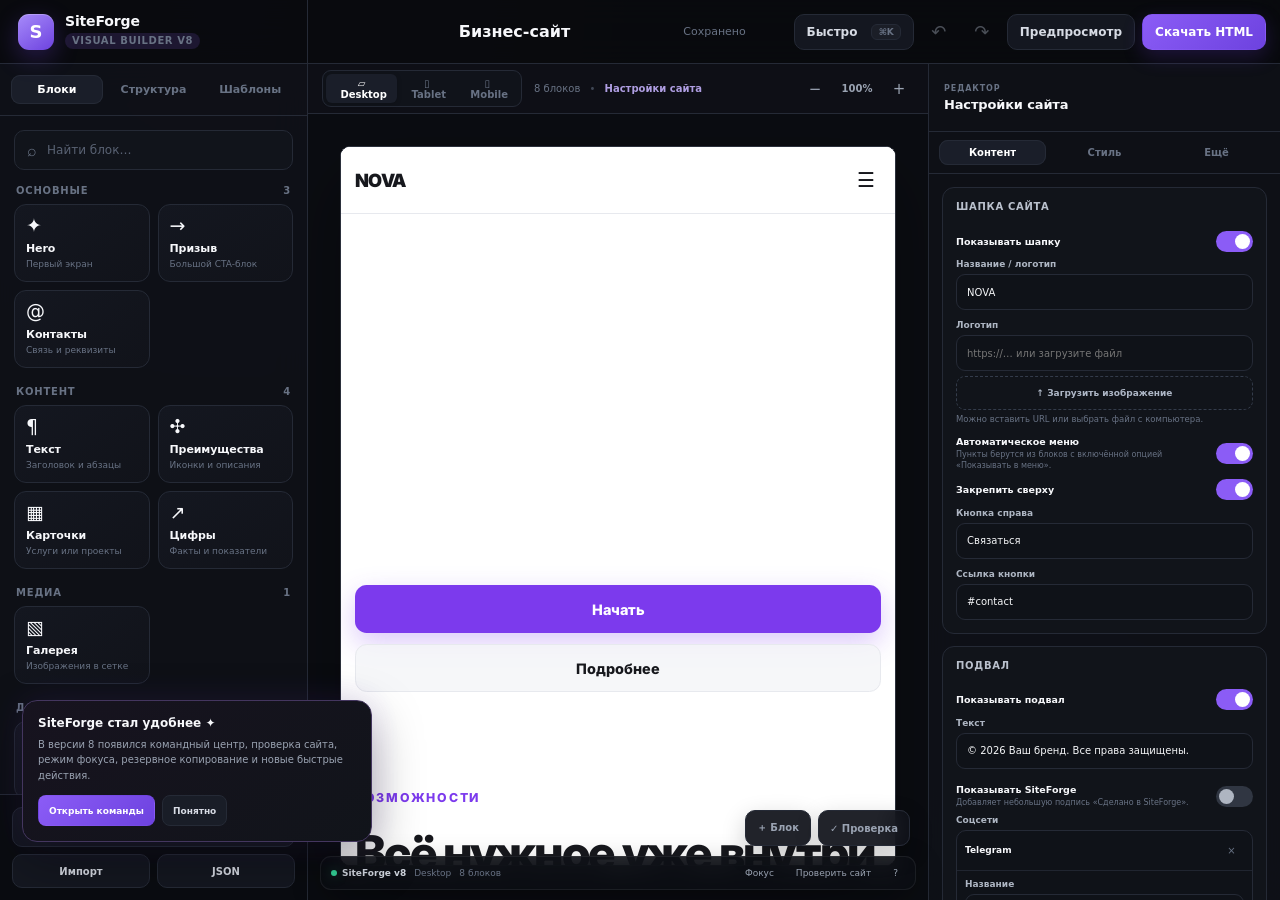
==== index.html @ 84fb81b6 "Wire SiteForge v8 enhancements into the builder" ====
<!DOCTYPE html>
<html lang="ru">
<head>
  <meta charset="UTF-8" />
  <meta name="viewport" content="width=device-width, initial-scale=1.0" />
  <meta name="theme-color" content="#0b0c10" />
  <meta name="description" content="SiteForge v8 — визуальный блочный конструктор сайтов без кода с быстрыми командами, аудитом сайта и удобным экспортом" />
  <title>SiteForge v8 — визуальный конструктор сайтов</title>
  <link rel="stylesheet" href="styles.css" />
  <link rel="stylesheet" href="v8-enhancements.css" />
</head>
<body>
  <div class="app-shell" id="appShell">
    <header class="topbar">
      <div class="brand" aria-label="SiteForge">
        <div class="brand-mark" aria-hidden="true">S</div>
        <div class="brand-copy">
          <strong>SiteForge</strong>
          <span>Visual Builder v8</span>
        </div>
      </div>

      <div class="project-title-wrap">
        <label class="sr-only" for="projectName">Название проекта</label>
        <input id="projectName" class="project-title" type="text" value="Новый сайт" maxlength="80" autocomplete="off" />
        <span class="save-state" id="saveState">Сохранено</span>
      </div>

      <div class="topbar-actions">
        <button class="icon-btn" id="undoBtn" type="button" title="Отменить (Ctrl+Z)" aria-label="Отменить">↶</button>
        <button class="icon-btn" id="redoBtn" type="button" title="Повторить (Ctrl+Y)" aria-label="Повторить">↷</button>
        <button class="btn btn-ghost compact" id="previewBtn" type="button">Предпросмотр</button>
        <button class="btn btn-primary compact" id="exportHtmlBtn" type="button">Скачать HTML</button>
        <button class="icon-btn mobile-menu-btn" id="mobileMenuBtn" type="button" aria-label="Открыть меню">☰</button>
      </div>
    </header>

    <aside class="sidebar sidebar-left" id="leftSidebar">
      <div class="sidebar-tabs" role="tablist" aria-label="Инструменты">
        <button class="sidebar-tab active" data-left-tab="blocks" type="button">Блоки</button>
        <button class="sidebar-tab" data-left-tab="structure" type="button">Структура</button>
        <button class="sidebar-tab" data-left-tab="templates" type="button">Шаблоны</button>
      </div>

      <div class="sidebar-content active" data-left-panel="blocks">
        <div class="search-box">
          <span aria-hidden="true">⌕</span>
          <input id="blockSearch" type="search" placeholder="Найти блок…" autocomplete="off" />
        </div>
        <div class="block-categories" id="blockCategories"></div>
      </div>

      <div class="sidebar-content" data-left-panel="structure">
        <div class="panel-heading">
          <div>
            <h2>Структура страницы</h2>
            <p>Меняйте порядок, скрывайте и дублируйте блоки.</p>
          </div>
        </div>
        <div class="structure-list" id="structureList"></div>
      </div>

      <div class="sidebar-content" data-left-panel="templates">
        <div class="panel-heading">
          <div>
            <h2>Готовые старты</h2>
            <p>Создайте основу сайта за один клик.</p>
          </div>
        </div>
        <div class="template-grid" id="templateGrid"></div>
      </div>

      <div class="sidebar-footer-actions">
        <button class="btn btn-ghost full" id="projectsBtn" type="button">Мои проекты</button>
        <div class="split-actions">
          <button class="btn btn-ghost" id="importProjectBtn" type="button">Импорт</button>
          <button class="btn btn-ghost" id="exportProjectBtn" type="button">JSON</button>
        </div>
        <input id="projectFileInput" type="file" accept="application/json,.json" hidden />
      </div>
    </aside>

    <main class="workspace">
      <div class="workspace-toolbar">
        <div class="device-switch" role="group" aria-label="Размер предпросмотра">
          <button class="device-btn active" data-device="desktop" type="button" title="Компьютер">▱ <span>Desktop</span></button>
          <button class="device-btn" data-device="tablet" type="button" title="Планшет">▯ <span>Tablet</span></button>
          <button class="device-btn" data-device="mobile" type="button" title="Телефон">▯ <span>Mobile</span></button>
        </div>

        <div class="workspace-status">
          <span id="blockCount">0 блоков</span>
          <span class="dot-separator">•</span>
          <button class="link-btn" id="openPageSettingsBtn" type="button">Настройки сайта</button>
        </div>

        <div class="zoom-controls">
          <button class="icon-btn small" id="zoomOutBtn" type="button" aria-label="Уменьшить масштаб">−</button>
          <button class="zoom-value" id="zoomResetBtn" type="button" title="Сбросить масштаб">100%</button>
          <button class="icon-btn small" id="zoomInBtn" type="button" aria-label="Увеличить масштаб">+</button>
        </div>
      </div>

      <div class="canvas-area" id="canvasArea">
        <div class="canvas-frame desktop" id="canvasFrame">
          <iframe id="previewFrame" title="Предпросмотр сайта" sandbox="allow-scripts allow-forms allow-popups allow-modals"></iframe>
        </div>
      </div>
    </main>

    <aside class="sidebar sidebar-right" id="rightSidebar">
      <div class="inspector-header">
        <div>
          <span class="eyebrow">Редактор</span>
          <h2 id="inspectorTitle">Настройки сайта</h2>
        </div>
        <button class="icon-btn small right-close" id="rightCloseBtn" type="button" aria-label="Закрыть редактор">×</button>
      </div>

      <div class="inspector-tabs" id="inspectorTabs" role="tablist" aria-label="Разделы редактора">
        <button class="inspector-tab active" data-inspector-tab="content" type="button">Контент</button>
        <button class="inspector-tab" data-inspector-tab="style" type="button">Стиль</button>
        <button class="inspector-tab" data-inspector-tab="advanced" type="button">Ещё</button>
      </div>

      <div class="inspector-scroll" id="inspectorContent"></div>
    </aside>
  </div>

  <div class="modal-backdrop" id="modalBackdrop" hidden></div>

  <section class="modal" id="projectsModal" role="dialog" aria-modal="true" aria-labelledby="projectsModalTitle" hidden>
    <div class="modal-header">
      <div>
        <span class="eyebrow">Локально в браузере</span>
        <h2 id="projectsModalTitle">Мои проекты</h2>
      </div>
      <button class="icon-btn" data-close-modal type="button" aria-label="Закрыть">×</button>
    </div>
    <div class="modal-body">
      <div class="project-modal-actions">
        <button class="btn btn-primary" id="newProjectBtn" type="button">+ Новый проект</button>
        <p>Проекты сохраняются только на этом устройстве. Для переноса используйте JSON.</p>
      </div>
      <div class="saved-projects" id="savedProjects"></div>
    </div>
  </section>

  <section class="modal modal-wide" id="previewModal" role="dialog" aria-modal="true" aria-labelledby="previewModalTitle" hidden>
    <div class="modal-header">
      <div>
        <span class="eyebrow">Без рамки конструктора</span>
        <h2 id="previewModalTitle">Полный предпросмотр</h2>
      </div>
      <div class="modal-header-actions">
        <button class="btn btn-primary compact" id="previewDownloadBtn" type="button">Скачать HTML</button>
        <button class="icon-btn" data-close-modal type="button" aria-label="Закрыть">×</button>
      </div>
    </div>
    <div class="preview-modal-body">
      <iframe id="fullPreviewFrame" title="Полный предпросмотр сайта" sandbox="allow-scripts allow-forms allow-popups allow-modals"></iframe>
    </div>
  </section>

  <section class="modal" id="confirmModal" role="dialog" aria-modal="true" aria-labelledby="confirmTitle" hidden>
    <div class="modal-header">
      <div>
        <span class="eyebrow">Подтверждение</span>
        <h2 id="confirmTitle">Продолжить?</h2>
      </div>
      <button class="icon-btn" data-close-modal type="button" aria-label="Закрыть">×</button>
    </div>
    <div class="modal-body">
      <p class="confirm-copy" id="confirmText"></p>
      <div class="confirm-actions">
        <button class="btn btn-ghost" data-close-modal type="button">Отмена</button>
        <button class="btn btn-danger" id="confirmAcceptBtn" type="button">Продолжить</button>
      </div>
    </div>
  </section>

  <div class="toast-region" id="toastRegion" aria-live="polite" aria-atomic="true"></div>

  <template id="emptyInspectorTemplate">
    <div class="inspector-empty">
      <div class="inspector-empty-icon">✦</div>
      <h3>Выберите блок</h3>
      <p>Нажмите на блок в структуре или прямо в предпросмотре, чтобы изменить его содержимое и дизайн.</p>
    </div>
  </template>

  <script src="app.js"></script>
  <script src="v8-enhancements.js"></script>
</body>
</html>
---- styles.css ----
:root {
  --bg: #090a0e;
  --bg-soft: #0e1016;
  --panel: rgba(15, 17, 24, 0.94);
  --panel-2: #141720;
  --panel-3: #1a1e29;
  --line: #252a36;
  --line-strong: #343b4a;
  --text: #f7f8fb;
  --muted: #9aa3b2;
  --muted-2: #687284;
  --accent: #8b5cf6;
  --accent-2: #6d42df;
  --accent-soft: rgba(139, 92, 246, 0.15);
  --success: #34d399;
  --warning: #fbbf24;
  --danger: #fb7185;
  --info: #60a5fa;
  --radius: 14px;
  --radius-sm: 10px;
  --topbar: 64px;
  --left: 308px;
  --right: 352px;
  --shadow: 0 18px 50px rgba(0, 0, 0, 0.28);
}

* { box-sizing: border-box; }
html, body { margin: 0; min-height: 100%; }
body {
  font-family: Inter, ui-sans-serif, system-ui, -apple-system, BlinkMacSystemFont, "Segoe UI", sans-serif;
  color: var(--text);
  background: var(--bg);
  overflow: hidden;
  -webkit-font-smoothing: antialiased;
}
button, input, textarea, select { font: inherit; }
button { cursor: pointer; }
button:disabled { cursor: not-allowed; opacity: .45; }
input, textarea, select { color: var(--text); }
::selection { background: rgba(139, 92, 246, .35); }
.sr-only { position: absolute !important; width: 1px; height: 1px; padding: 0; margin: -1px; overflow: hidden; clip: rect(0,0,0,0); white-space: nowrap; border: 0; }

.app-shell {
  display: grid;
  grid-template-columns: var(--left) minmax(0, 1fr) var(--right);
  grid-template-rows: var(--topbar) minmax(0, 1fr);
  height: 100vh;
  background:
    radial-gradient(circle at 18% 0%, rgba(139, 92, 246, .08), transparent 30%),
    radial-gradient(circle at 78% 100%, rgba(45, 212, 191, .04), transparent 28%),
    var(--bg);
}

.topbar {
  grid-column: 1 / -1;
  height: var(--topbar);
  display: grid;
  grid-template-columns: var(--left) minmax(200px, 1fr) auto;
  align-items: center;
  border-bottom: 1px solid var(--line);
  background: rgba(9, 10, 14, .9);
  backdrop-filter: blur(18px);
  z-index: 60;
}
.brand { height: 100%; display: flex; align-items: center; gap: 11px; padding: 0 18px; border-right: 1px solid var(--line); }
.brand-mark {
  width: 36px; height: 36px; display: grid; place-items: center;
  border-radius: 11px; font-weight: 900; font-size: 18px;
  color: #fff; background: linear-gradient(145deg, #a78bfa, #6d42df);
  box-shadow: 0 8px 24px rgba(109, 66, 223, .3), inset 0 1px 0 rgba(255,255,255,.25);
}
.brand-copy { display: flex; flex-direction: column; line-height: 1.08; }
.brand-copy strong { font-size: 14px; letter-spacing: -.15px; }
.brand-copy span { margin-top: 4px; color: var(--muted-2); font-size: 10px; letter-spacing: .6px; text-transform: uppercase; font-weight: 700; }

.project-title-wrap { min-width: 0; display: flex; align-items: center; justify-content: center; gap: 10px; padding: 0 16px; }
.project-title {
  width: min(400px, 70%); min-width: 140px; height: 38px; padding: 0 12px;
  border: 1px solid transparent; border-radius: 10px; outline: none;
  background: transparent; color: var(--text); text-align: center; font-weight: 650;
}
.project-title:hover { background: rgba(255,255,255,.025); border-color: var(--line); }
.project-title:focus { background: var(--panel-2); border-color: var(--accent); box-shadow: 0 0 0 3px var(--accent-soft); }
.save-state { font-size: 11px; color: var(--muted-2); white-space: nowrap; }
.save-state.dirty { color: var(--warning); }
.save-state.saving { color: var(--info); }

.topbar-actions { display: flex; align-items: center; gap: 7px; padding-right: 14px; }
.btn, .icon-btn, .device-btn, .sidebar-tab, .inspector-tab, .link-btn, .zoom-value {
  border: 0; outline: none; transition: .16s ease;
}
.btn {
  min-height: 40px; padding: 0 14px; border-radius: 10px; font-size: 12px; font-weight: 750;
  display: inline-flex; align-items: center; justify-content: center; gap: 7px;
  border: 1px solid transparent;
}
.btn.compact { min-height: 36px; padding-inline: 12px; }
.btn.full { width: 100%; }
.btn-primary { color: #fff; background: linear-gradient(135deg, var(--accent), var(--accent-2)); box-shadow: 0 7px 20px rgba(109, 66, 223, .22); }
.btn-primary:hover { transform: translateY(-1px); filter: brightness(1.08); }
.btn-ghost { color: #d7dbe4; background: var(--panel-2); border-color: var(--line); }
.btn-ghost:hover { background: var(--panel-3); border-color: var(--line-strong); }
.btn-danger { color: #fff; background: #e84f66; }
.btn-danger:hover { background: #f15d73; }
.icon-btn {
  width: 36px; height: 36px; border-radius: 10px; display: grid; place-items: center;
  color: var(--muted); background: transparent; font-size: 18px;
}
.icon-btn:hover { color: var(--text); background: var(--panel-2); }
.icon-btn.small { width: 30px; height: 30px; border-radius: 8px; font-size: 15px; }
.mobile-menu-btn, .right-close { display: none; }

.sidebar { min-height: 0; background: var(--panel); backdrop-filter: blur(18px); z-index: 30; }
.sidebar-left { grid-column: 1; grid-row: 2; border-right: 1px solid var(--line); display: flex; flex-direction: column; }
.sidebar-right { grid-column: 3; grid-row: 2; border-left: 1px solid var(--line); display: flex; flex-direction: column; }
.sidebar-tabs, .inspector-tabs { display: flex; gap: 5px; padding: 11px; border-bottom: 1px solid var(--line); }
.sidebar-tab, .inspector-tab {
  flex: 1; min-width: 0; padding: 8px 6px; border-radius: 9px; color: var(--muted-2); background: transparent;
  font-size: 11px; font-weight: 800;
}
.sidebar-tab:hover, .inspector-tab:hover { color: var(--text); background: rgba(255,255,255,.025); }
.sidebar-tab.active, .inspector-tab.active { color: #fff; background: var(--panel-3); box-shadow: inset 0 0 0 1px var(--line); }
.sidebar-content { display: none; min-height: 0; overflow: auto; padding: 14px; }
.sidebar-content.active { display: block; }
.sidebar-content::-webkit-scrollbar, .inspector-scroll::-webkit-scrollbar { width: 6px; }
.sidebar-content::-webkit-scrollbar-thumb, .inspector-scroll::-webkit-scrollbar-thumb { background: #2d3340; border-radius: 10px; }

.search-box { display: flex; align-items: center; gap: 8px; height: 40px; padding: 0 12px; margin-bottom: 15px; border: 1px solid var(--line); border-radius: 10px; background: #11141b; color: var(--muted-2); }
.search-box:focus-within { border-color: #54407d; box-shadow: 0 0 0 3px rgba(139,92,246,.08); }
.search-box input { min-width: 0; flex: 1; border: 0; outline: 0; background: transparent; color: var(--text); font-size: 12px; }
.search-box input::placeholder { color: #596273; }

.block-category { margin-bottom: 18px; }
.block-category-title { display: flex; justify-content: space-between; align-items: center; margin: 0 2px 8px; font-size: 10px; color: var(--muted-2); text-transform: uppercase; font-weight: 850; letter-spacing: .8px; }
.block-grid { display: grid; grid-template-columns: repeat(2, minmax(0,1fr)); gap: 8px; }
.block-tile {
  position: relative; min-height: 78px; padding: 11px; border: 1px solid var(--line); border-radius: 12px;
  background: linear-gradient(145deg, #141720, #11131a); color: var(--text); text-align: left;
  display: flex; flex-direction: column; justify-content: space-between; overflow: hidden;
}
.block-tile::after { content: ''; position: absolute; right: -22px; bottom: -28px; width: 66px; height: 66px; border-radius: 999px; background: var(--accent-soft); opacity: 0; transform: scale(.7); transition: .2s; }
.block-tile:hover { border-color: #4b3c70; transform: translateY(-1px); box-shadow: 0 8px 24px rgba(0,0,0,.16); }
.block-tile:hover::after { opacity: 1; transform: scale(1); }
.block-tile-icon { font-size: 19px; line-height: 1; }
.block-tile strong { font-size: 11px; letter-spacing: -.1px; }
.block-tile small { display: block; margin-top: 3px; color: var(--muted-2); font-size: 9px; line-height: 1.25; }

.panel-heading { margin-bottom: 13px; }
.panel-heading h2 { margin: 0 0 5px; font-size: 13px; }
.panel-heading p { margin: 0; font-size: 10px; line-height: 1.45; color: var(--muted-2); }
.structure-list { display: flex; flex-direction: column; gap: 7px; }
.structure-item {
  border: 1px solid var(--line); border-radius: 11px; background: #12151c; overflow: hidden;
  display: grid; grid-template-columns: 28px minmax(0,1fr) auto; align-items: center; min-height: 52px;
  padding: 6px 7px 6px 4px; transition: .15s;
}
.structure-item:hover { border-color: var(--line-strong); }
.structure-item.active { border-color: #624b91; background: linear-gradient(90deg, rgba(139,92,246,.1), #12151c 45%); }
.structure-item.is-hidden { opacity: .55; }
.structure-handle { width: 26px; color: #555e6d; background: transparent; border: 0; font-size: 16px; cursor: grab; }
.structure-copy { min-width: 0; background: transparent; border: 0; color: inherit; text-align: left; padding: 4px; }
.structure-copy strong { display: block; white-space: nowrap; text-overflow: ellipsis; overflow: hidden; font-size: 11px; }
.structure-copy small { display: block; margin-top: 3px; color: var(--muted-2); font-size: 9px; }
.structure-actions { display: flex; gap: 2px; }
.structure-action { width: 25px; height: 25px; border: 0; border-radius: 7px; background: transparent; color: var(--muted-2); font-size: 11px; }
.structure-action:hover { color: #fff; background: var(--panel-3); }
.structure-action.danger:hover { color: var(--danger); }
.structure-drop-before { box-shadow: 0 -2px 0 var(--accent); }
.structure-drop-after { box-shadow: 0 2px 0 var(--accent); }

.template-grid { display: grid; gap: 10px; }
.template-card { border: 1px solid var(--line); background: #12151c; border-radius: 13px; overflow: hidden; }
.template-cover { height: 90px; padding: 12px; display: flex; align-items: flex-end; background: var(--template-bg, linear-gradient(135deg,#382b57,#17131f)); }
.template-cover span { padding: 5px 8px; border-radius: 999px; background: rgba(0,0,0,.35); color: rgba(255,255,255,.85); font-size: 9px; font-weight: 800; backdrop-filter: blur(8px); }
.template-info { padding: 11px; }
.template-info h3 { margin: 0 0 4px; font-size: 12px; }
.template-info p { margin: 0 0 10px; color: var(--muted-2); font-size: 9.5px; line-height: 1.45; }
.template-info .btn { width: 100%; min-height: 33px; font-size: 10px; }

.sidebar-footer-actions { margin-top: auto; padding: 12px; border-top: 1px solid var(--line); background: rgba(9,10,14,.55); }
.split-actions { margin-top: 7px; display: grid; grid-template-columns: 1fr 1fr; gap: 7px; }
.split-actions .btn { min-height: 34px; font-size: 10px; }

.workspace { grid-column: 2; grid-row: 2; min-width: 0; min-height: 0; display: grid; grid-template-rows: 50px minmax(0,1fr); background: #0b0d12; }
.workspace-toolbar { display: grid; grid-template-columns: 1fr auto 1fr; align-items: center; gap: 12px; padding: 0 14px; border-bottom: 1px solid var(--line); background: rgba(15,17,24,.82); }
.device-switch { justify-self: start; display: flex; align-items: center; padding: 3px; border: 1px solid var(--line); border-radius: 9px; background: #10131a; }
.device-btn { height: 29px; padding: 0 9px; border-radius: 6px; color: var(--muted-2); background: transparent; font-size: 10px; font-weight: 800; }
.device-btn:hover { color: var(--text); }
.device-btn.active { color: #fff; background: var(--panel-3); box-shadow: 0 1px 5px rgba(0,0,0,.18); }
.device-btn span { margin-left: 4px; }
.workspace-status { font-size: 10px; color: var(--muted-2); white-space: nowrap; }
.dot-separator { margin: 0 6px; color: #3f4654; }
.link-btn { padding: 3px 0; color: #af9ee2; background: transparent; font-size: 10px; font-weight: 800; }
.link-btn:hover { color: #d2c6f3; }
.zoom-controls { justify-self: end; display: flex; align-items: center; gap: 3px; }
.zoom-value { min-width: 48px; height: 28px; padding: 0 5px; color: var(--muted); background: transparent; border-radius: 7px; font-size: 10px; font-weight: 800; }
.zoom-value:hover { color: #fff; background: var(--panel-2); }

.canvas-area { position: relative; min-height: 0; overflow: auto; padding: 32px; display: flex; justify-content: center; align-items: flex-start; background-color: #0b0d12; background-image: radial-gradient(#252a34 .7px, transparent .7px); background-size: 14px 14px; }
.canvas-frame {
  width: 100%; max-width: 1440px; height: calc(100% - 2px); min-height: 520px; transform-origin: top center;
  background: #fff; border: 1px solid #2b303b; border-radius: 10px; overflow: hidden; box-shadow: 0 28px 80px rgba(0,0,0,.35);
  transition: width .24s ease, border-radius .2s ease;
}
.canvas-frame.tablet { width: 820px; }
.canvas-frame.mobile { width: 390px; border-radius: 24px; }
.canvas-frame iframe { display: block; width: 100%; height: 100%; border: 0; background: #fff; }

.inspector-header { min-height: 68px; padding: 13px 15px; display: flex; align-items: center; justify-content: space-between; border-bottom: 1px solid var(--line); }
.eyebrow { display: block; margin-bottom: 4px; color: var(--muted-2); font-size: 8px; text-transform: uppercase; letter-spacing: .9px; font-weight: 900; }
.inspector-header h2 { margin: 0; font-size: 13px; letter-spacing: -.15px; }
.inspector-tabs { padding: 8px 10px; }
.inspector-tab { padding-block: 7px; font-size: 10px; }
.inspector-scroll { min-height: 0; flex: 1; overflow: auto; padding: 13px; }
.inspector-empty { padding: 35px 20px; text-align: center; color: var(--muted); }
.inspector-empty-icon { width: 46px; height: 46px; display: grid; place-items: center; margin: 0 auto 13px; border: 1px solid #433663; border-radius: 14px; background: var(--accent-soft); color: #c6b5f3; font-size: 20px; }
.inspector-empty h3 { margin: 0 0 7px; color: #fff; font-size: 13px; }
.inspector-empty p { margin: 0; font-size: 10px; line-height: 1.55; color: var(--muted-2); }

.inspector-section { margin-bottom: 12px; padding: 13px; border: 1px solid var(--line); border-radius: 12px; background: rgba(18,21,28,.78); }
.inspector-section-title { display: flex; align-items: center; justify-content: space-between; gap: 8px; margin-bottom: 11px; }
.inspector-section-title h3 { margin: 0; font-size: 10px; text-transform: uppercase; letter-spacing: .7px; color: #bac1cd; }
.inspector-section-title small { color: var(--muted-2); font-size: 8px; }
.field { display: flex; flex-direction: column; gap: 5px; margin-bottom: 10px; }
.field:last-child { margin-bottom: 0; }
.field-row { display: grid; grid-template-columns: 1fr 1fr; gap: 8px; }
.field label, .field-label { color: #aeb6c3; font-size: 9px; font-weight: 750; }
.field-help { margin-top: -1px; color: var(--muted-2); font-size: 8.5px; line-height: 1.4; }
.text-input, .text-area, .select-input, .number-input {
  width: 100%; border: 1px solid var(--line); border-radius: 9px; outline: 0; background: #0f1218; color: #f5f6f8; font-size: 10px;
}
.text-input, .select-input, .number-input { height: 36px; padding: 0 10px; }
.text-area { min-height: 76px; resize: vertical; padding: 9px 10px; line-height: 1.5; }
.text-input:focus, .text-area:focus, .select-input:focus, .number-input:focus { border-color: #6b50a0; box-shadow: 0 0 0 3px rgba(139,92,246,.08); }
.color-input-wrap { height: 36px; display: grid; grid-template-columns: 34px 1fr; align-items: center; border: 1px solid var(--line); border-radius: 9px; overflow: hidden; background: #0f1218; }
.color-input { width: 34px; height: 34px; padding: 4px; border: 0; background: transparent; }
.color-text { min-width: 0; border: 0; outline: 0; padding: 0 8px; color: #d9dde5; background: transparent; font-size: 9px; text-transform: uppercase; }
.toggle-row { min-height: 36px; display: flex; align-items: center; justify-content: space-between; gap: 12px; }
.toggle-copy strong { display: block; font-size: 9.5px; }
.toggle-copy small { display: block; margin-top: 3px; color: var(--muted-2); font-size: 8px; line-height: 1.35; }
.toggle { position: relative; width: 37px; height: 21px; flex: 0 0 auto; }
.toggle input { opacity: 0; width: 0; height: 0; }
.toggle-track { position: absolute; inset: 0; border-radius: 999px; background: #303642; transition: .18s; }
.toggle-track::after { content: ''; position: absolute; top: 3px; left: 3px; width: 15px; height: 15px; border-radius: 50%; background: #aeb5c1; transition: .18s; }
.toggle input:checked + .toggle-track { background: var(--accent); }
.toggle input:checked + .toggle-track::after { transform: translateX(16px); background: #fff; }
.segmented { display: flex; padding: 3px; border: 1px solid var(--line); border-radius: 9px; background: #0f1218; }
.segmented button { flex: 1; min-height: 29px; border: 0; border-radius: 6px; background: transparent; color: var(--muted-2); font-size: 9px; font-weight: 800; }
.segmented button:hover { color: #fff; }
.segmented button.active { background: var(--panel-3); color: #fff; }
.range-row { display: grid; grid-template-columns: minmax(0,1fr) 48px; align-items: center; gap: 8px; }
.range-input { width: 100%; accent-color: var(--accent); }
.range-value { height: 30px; display: grid; place-items: center; border: 1px solid var(--line); border-radius: 7px; color: #c7cdd6; font-size: 8.5px; background: #0f1218; }
.repeat-list { display: flex; flex-direction: column; gap: 8px; }
.repeat-card { border: 1px solid var(--line); border-radius: 10px; background: #0f1218; overflow: hidden; }
.repeat-card-head { display: flex; align-items: center; gap: 6px; padding: 7px 8px; border-bottom: 1px solid #202530; }
.repeat-card-head strong { min-width: 0; flex: 1; font-size: 9px; white-space: nowrap; overflow: hidden; text-overflow: ellipsis; }
.repeat-card-body { padding: 8px; }
.mini-action { width: 25px; height: 25px; border: 0; border-radius: 6px; color: var(--muted-2); background: transparent; font-size: 10px; }
.mini-action:hover { color: #fff; background: #1b202a; }
.mini-action.danger:hover { color: var(--danger); }
.add-item-btn { width: 100%; min-height: 34px; border: 1px dashed #343c4b; border-radius: 9px; color: #aeb7c6; background: transparent; font-size: 9px; font-weight: 800; }
.add-item-btn:hover { border-color: #6c54a0; color: #d2c5f2; background: rgba(139,92,246,.05); }
.inspector-actions { display: grid; grid-template-columns: 1fr 1fr; gap: 7px; margin-bottom: 12px; }
.inspector-actions .btn { min-height: 34px; font-size: 9px; }

.modal-backdrop { position: fixed; inset: 0; z-index: 100; background: rgba(2,3,6,.72); backdrop-filter: blur(8px); }
.modal { position: fixed; z-index: 110; left: 50%; top: 50%; width: min(620px, calc(100vw - 28px)); max-height: min(760px, calc(100vh - 28px)); transform: translate(-50%,-50%); border: 1px solid #2d3340; border-radius: 18px; background: #0f1218; box-shadow: 0 35px 120px rgba(0,0,0,.56); overflow: hidden; }
.modal[hidden], .modal-backdrop[hidden] { display: none; }
.modal-wide { width: min(1240px, calc(100vw - 28px)); height: min(850px, calc(100vh - 28px)); }
.modal-header { min-height: 68px; padding: 12px 15px 12px 18px; display: flex; align-items: center; justify-content: space-between; gap: 15px; border-bottom: 1px solid var(--line); }
.modal-header h2 { margin: 0; font-size: 15px; }
.modal-header-actions { display: flex; align-items: center; gap: 7px; }
.modal-body { max-height: calc(100vh - 120px); overflow: auto; padding: 18px; }
.project-modal-actions { display: flex; align-items: center; gap: 14px; padding-bottom: 15px; border-bottom: 1px solid var(--line); }
.project-modal-actions p { margin: 0; color: var(--muted-2); font-size: 9px; line-height: 1.45; }
.saved-projects { display: grid; gap: 8px; margin-top: 14px; }
.saved-project { display: grid; grid-template-columns: minmax(0,1fr) auto; gap: 10px; align-items: center; padding: 11px 12px; border: 1px solid var(--line); border-radius: 11px; background: #12151c; }
.saved-project.active { border-color: #60498f; background: linear-gradient(90deg, rgba(139,92,246,.08), #12151c 40%); }
.saved-project h3 { margin: 0 0 4px; font-size: 11px; }
.saved-project p { margin: 0; color: var(--muted-2); font-size: 8.5px; }
.saved-project-actions { display: flex; gap: 4px; }
.saved-project-actions .btn { min-height: 30px; padding: 0 9px; font-size: 8px; }
.preview-modal-body { height: calc(100% - 68px); background: #fff; }
.preview-modal-body iframe { width: 100%; height: 100%; border: 0; }
.confirm-copy { color: #c1c7d0; font-size: 11px; line-height: 1.6; }
.confirm-actions { display: flex; justify-content: flex-end; gap: 8px; margin-top: 18px; }

.toast-region { position: fixed; right: 16px; bottom: 16px; z-index: 200; width: min(360px, calc(100vw - 32px)); display: flex; flex-direction: column; gap: 8px; pointer-events: none; }
.toast { pointer-events: auto; padding: 11px 13px; border: 1px solid #303747; border-radius: 11px; background: rgba(18,21,28,.95); color: #e7eaf0; box-shadow: 0 16px 40px rgba(0,0,0,.28); animation: toast-in .22s ease; }
.toast-row { display: flex; align-items: flex-start; gap: 9px; }
.toast-icon { width: 22px; height: 22px; display: grid; place-items: center; border-radius: 7px; background: #242a36; font-size: 11px; }
.toast-copy { min-width: 0; flex: 1; }
.toast-copy strong { display: block; font-size: 10px; }
.toast-copy span { display: block; margin-top: 3px; color: var(--muted-2); font-size: 8.5px; line-height: 1.4; }
.toast.success .toast-icon { color: var(--success); background: rgba(52,211,153,.09); }
.toast.warning .toast-icon { color: var(--warning); background: rgba(251,191,36,.09); }
.toast.error .toast-icon { color: var(--danger); background: rgba(251,113,133,.09); }
@keyframes toast-in { from { opacity:0; transform: translateY(8px) scale(.98); } to { opacity:1; transform:none; } }

@media (max-width: 1240px) {
  :root { --left: 270px; --right: 320px; }
  .brand-copy span { display:none; }
  .device-btn span { display:none; }
}

@media (max-width: 980px) {
  :root { --right: 310px; }
  .app-shell { grid-template-columns: 0 minmax(0, 1fr) 0; }
  .topbar { grid-template-columns: 58px minmax(120px,1fr) auto; }
  .brand { padding: 0 11px; border-right: 0; }
  .brand-copy { display: none; }
  .sidebar-left, .sidebar-right {
    position: fixed; top: var(--topbar); bottom: 0; width: min(330px, 88vw); z-index: 80; box-shadow: 20px 0 70px rgba(0,0,0,.42);
    transition: transform .2s ease;
  }
  .sidebar-left { left:0; transform: translateX(-102%); }
  .sidebar-left.open { transform: translateX(0); }
  .sidebar-right { right:0; transform: translateX(102%); box-shadow: -20px 0 70px rgba(0,0,0,.42); }
  .sidebar-right.open { transform: translateX(0); }
  .workspace { grid-column: 2; }
  .mobile-menu-btn, .right-close { display: grid; }
  .topbar-actions .btn-ghost { display:none; }
}

@media (max-width: 660px) {
  :root { --topbar: 58px; }
  .topbar { grid-template-columns: 48px minmax(0,1fr) auto; }
  .brand-mark { width: 31px; height: 31px; border-radius: 9px; font-size: 15px; }
  .project-title-wrap { padding: 0 5px; }
  .project-title { width: 100%; padding-inline: 5px; font-size: 11px; }
  .save-state { display:none; }
  .topbar-actions { gap: 2px; padding-right: 6px; }
  .topbar-actions > .icon-btn:not(.mobile-menu-btn) { display:none; }
  .topbar-actions .btn-primary { min-height: 32px; padding-inline: 9px; font-size: 9px; }
  .workspace-toolbar { grid-template-columns: auto 1fr auto; padding: 0 7px; }
  .workspace-status { text-align:center; }
  .workspace-status #blockCount, .dot-separator { display:none; }
  .canvas-area { padding: 14px 8px 22px; }
  .canvas-frame { min-height: 570px; }
  .modal { border-radius: 14px; }
  .project-modal-actions { align-items:flex-start; flex-direction: column; }
}
---- v8-enhancements.css ----
/* SiteForge v8 productivity layer */
:root{
  --v8-glow:rgba(139,92,246,.22);
  --v8-glass:rgba(12,14,20,.82);
  --v8-panel:#10131a;
  --v8-line:#2a3040;
}

body.v8-focus .sidebar-left,
body.v8-focus .sidebar-right{display:none!important}
body.v8-focus .app-shell{grid-template-columns:minmax(0,1fr)!important}
body.v8-focus .workspace{grid-column:1!important}
body.v8-focus .topbar{grid-template-columns:auto minmax(200px,1fr) auto!important}
body.v8-focus .brand{border-right:0}
body.v8-presentation .workspace-toolbar{display:none}
body.v8-presentation .canvas-area{padding:0;background:#050608}
body.v8-presentation .canvas-frame{box-shadow:none;border-radius:0;max-width:none!important;width:100%!important;height:100%!important}
body.v8-compact{--left:270px;--right:320px}
body.v8-grid .canvas-area{
  background-color:#0b0d12;
  background-image:linear-gradient(rgba(255,255,255,.025) 1px,transparent 1px),linear-gradient(90deg,rgba(255,255,255,.025) 1px,transparent 1px);
  background-size:24px 24px
}

.v8-quick-btn{position:relative}
.v8-quick-btn::after{content:'⌘K';margin-left:7px;padding:2px 6px;border:1px solid var(--line);border-radius:6px;color:var(--muted-2);font-size:9px;background:rgba(255,255,255,.03)}
.v8-badge{display:inline-flex;align-items:center;gap:5px;padding:3px 7px;border-radius:999px;background:var(--accent-soft);color:#c4b5fd;font-size:9px;font-weight:900;letter-spacing:.5px;text-transform:uppercase}
.brand-copy .v8-badge{margin-top:4px;width:max-content}

.v8-command-backdrop,.v8-sheet-backdrop{position:fixed;inset:0;z-index:9990;background:rgba(0,0,0,.56);backdrop-filter:blur(8px);opacity:0;pointer-events:none;transition:.16s}
.v8-command-backdrop.open,.v8-sheet-backdrop.open{opacity:1;pointer-events:auto}
.v8-command{position:fixed;z-index:9991;left:50%;top:11vh;transform:translate(-50%,-8px) scale(.985);width:min(720px,calc(100vw - 28px));max-height:76vh;border:1px solid var(--v8-line);border-radius:18px;background:rgba(14,16,23,.97);box-shadow:0 32px 90px rgba(0,0,0,.5),0 0 0 1px rgba(255,255,255,.02),0 0 60px var(--v8-glow);opacity:0;pointer-events:none;overflow:hidden;transition:.16s}
.v8-command.open{opacity:1;pointer-events:auto;transform:translate(-50%,0) scale(1)}
.v8-command-head{display:flex;align-items:center;gap:10px;padding:14px;border-bottom:1px solid var(--line)}
.v8-command-head span{color:var(--muted-2);font-size:18px}
.v8-command-search{flex:1;min-width:0;border:0;outline:0;background:transparent;color:var(--text);font-size:15px;font-weight:650}
.v8-command-search::placeholder{color:#626b7b}
.v8-command-key{padding:4px 7px;border:1px solid var(--line);border-radius:7px;color:var(--muted-2);font-size:9px;background:#11141b}
.v8-command-list{max-height:58vh;overflow:auto;padding:8px}
.v8-command-group{padding:9px 10px 6px;color:var(--muted-2);font-size:9px;text-transform:uppercase;letter-spacing:.8px;font-weight:850}
.v8-command-item{width:100%;display:grid;grid-template-columns:34px minmax(0,1fr) auto;gap:10px;align-items:center;padding:9px 10px;border:0;border-radius:11px;background:transparent;color:var(--text);text-align:left}
.v8-command-item:hover,.v8-command-item.active{background:#191d27}
.v8-command-icon{width:32px;height:32px;display:grid;place-items:center;border:1px solid var(--line);border-radius:9px;background:#12151d;font-size:14px}
.v8-command-copy strong{display:block;font-size:11px}.v8-command-copy small{display:block;margin-top:3px;color:var(--muted-2);font-size:9px}
.v8-command-shortcut{color:var(--muted-2);font-size:9px}
.v8-command-empty{padding:32px;text-align:center;color:var(--muted-2);font-size:12px}

.v8-statusbar{position:fixed;left:calc(var(--left) + 12px);right:calc(var(--right) + 12px);bottom:10px;z-index:42;height:34px;display:flex;align-items:center;justify-content:space-between;gap:10px;padding:0 10px;border:1px solid rgba(255,255,255,.07);border-radius:11px;background:rgba(12,14,20,.83);backdrop-filter:blur(14px);box-shadow:0 8px 30px rgba(0,0,0,.24);pointer-events:none;transition:.2s}
body.v8-focus .v8-statusbar{left:12px;right:12px}
.v8-status-group{display:flex;align-items:center;gap:8px;min-width:0}
.v8-status-chip{display:inline-flex;align-items:center;gap:5px;color:var(--muted-2);font-size:9px;white-space:nowrap}
.v8-status-chip strong{color:#cfd4dd;font-weight:750}
.v8-status-dot{width:6px;height:6px;border-radius:50%;background:var(--success);box-shadow:0 0 12px rgba(52,211,153,.35)}
.v8-statusbar button{pointer-events:auto;border:0;background:transparent;color:var(--muted);font-size:9px;padding:5px 7px;border-radius:7px}.v8-statusbar button:hover{background:var(--panel-3);color:#fff}

.v8-fab{position:fixed;right:calc(var(--right) + 18px);bottom:54px;z-index:46;display:flex;gap:7px;transition:.2s}
body.v8-focus .v8-fab{right:18px}
.v8-fab button{height:36px;padding:0 11px;border:1px solid var(--line);border-radius:10px;background:rgba(15,17,24,.92);backdrop-filter:blur(12px);color:var(--muted);font-size:10px;font-weight:750;box-shadow:0 8px 24px rgba(0,0,0,.2)}
.v8-fab button:hover{color:#fff;border-color:#51406f;transform:translateY(-1px)}

.v8-sheet{position:fixed;z-index:9992;top:50%;left:50%;transform:translate(-50%,-48%) scale(.985);width:min(760px,calc(100vw - 28px));max-height:82vh;overflow:auto;border:1px solid var(--v8-line);border-radius:18px;background:#10131a;box-shadow:0 32px 90px rgba(0,0,0,.5);opacity:0;pointer-events:none;transition:.16s}
.v8-sheet.open{opacity:1;pointer-events:auto;transform:translate(-50%,-50%) scale(1)}
.v8-sheet-head{position:sticky;top:0;z-index:2;display:flex;align-items:center;justify-content:space-between;gap:14px;padding:16px 18px;border-bottom:1px solid var(--line);background:rgba(16,19,26,.95);backdrop-filter:blur(16px)}
.v8-sheet-head h2{margin:0;font-size:15px}.v8-sheet-head p{margin:4px 0 0;color:var(--muted-2);font-size:10px}.v8-sheet-body{padding:18px}
.v8-sheet-close{width:34px;height:34px;border:0;border-radius:9px;background:var(--panel-2);color:var(--muted);font-size:18px}.v8-sheet-close:hover{color:#fff;background:var(--panel-3)}
.v8-grid-cards{display:grid;grid-template-columns:repeat(2,minmax(0,1fr));gap:10px}
.v8-card{padding:14px;border:1px solid var(--line);border-radius:13px;background:#131720}
.v8-card h3{margin:0 0 5px;font-size:11px}.v8-card p{margin:0;color:var(--muted-2);font-size:9.5px;line-height:1.5}
.v8-card-actions{display:flex;gap:7px;flex-wrap:wrap;margin-top:12px}
.v8-mini-btn{min-height:31px;padding:0 10px;border:1px solid var(--line);border-radius:8px;background:#191d27;color:#d8dce5;font-size:9px;font-weight:800}.v8-mini-btn:hover{border-color:#554174;background:#202532}
.v8-mini-btn.primary{background:linear-gradient(135deg,var(--accent),var(--accent-2));border-color:transparent;color:#fff}
.v8-audit-list{display:grid;gap:8px}.v8-audit-row{display:grid;grid-template-columns:26px minmax(0,1fr) auto;gap:10px;align-items:start;padding:11px;border:1px solid var(--line);border-radius:11px;background:#131720}.v8-audit-icon{width:26px;height:26px;display:grid;place-items:center;border-radius:8px;background:var(--panel-3);font-size:12px}.v8-audit-copy strong{display:block;font-size:10px}.v8-audit-copy small{display:block;margin-top:3px;color:var(--muted-2);font-size:9px;line-height:1.45}.v8-score{font-size:20px;font-weight:900;letter-spacing:-1px}.v8-score.good{color:var(--success)}.v8-score.warn{color:var(--warning)}.v8-score.bad{color:var(--danger)}
.v8-kbd-grid{display:grid;grid-template-columns:repeat(2,minmax(0,1fr));gap:8px}.v8-kbd-row{display:flex;justify-content:space-between;gap:12px;padding:10px;border:1px solid var(--line);border-radius:10px;background:#131720;color:var(--muted);font-size:9px}.v8-kbd-row kbd{padding:3px 6px;border:1px solid var(--line-strong);border-radius:6px;background:#0d0f14;color:#ddd;font:700 9px/1 system-ui}

.v8-onboarding{position:fixed;z-index:9980;left:22px;bottom:58px;width:min(350px,calc(100vw - 44px));padding:15px;border:1px solid #44365f;border-radius:15px;background:linear-gradient(145deg,#17131f,#11141a);box-shadow:0 18px 50px rgba(0,0,0,.35),0 0 35px rgba(139,92,246,.12)}
.v8-onboarding strong{display:block;font-size:12px}.v8-onboarding p{margin:7px 0 12px;color:var(--muted);font-size:10px;line-height:1.55}.v8-onboarding-actions{display:flex;gap:7px}

@media(max-width:1180px){.v8-statusbar{left:10px;right:10px}.v8-fab{right:14px}.v8-command-shortcut{display:none}}
@media(max-width:760px){.v8-grid-cards,.v8-kbd-grid{grid-template-columns:1fr}.v8-statusbar{display:none}.v8-fab{bottom:14px}.v8-quick-btn::after{display:none}.v8-command{top:6vh;max-height:88vh}.v8-command-list{max-height:72vh}}
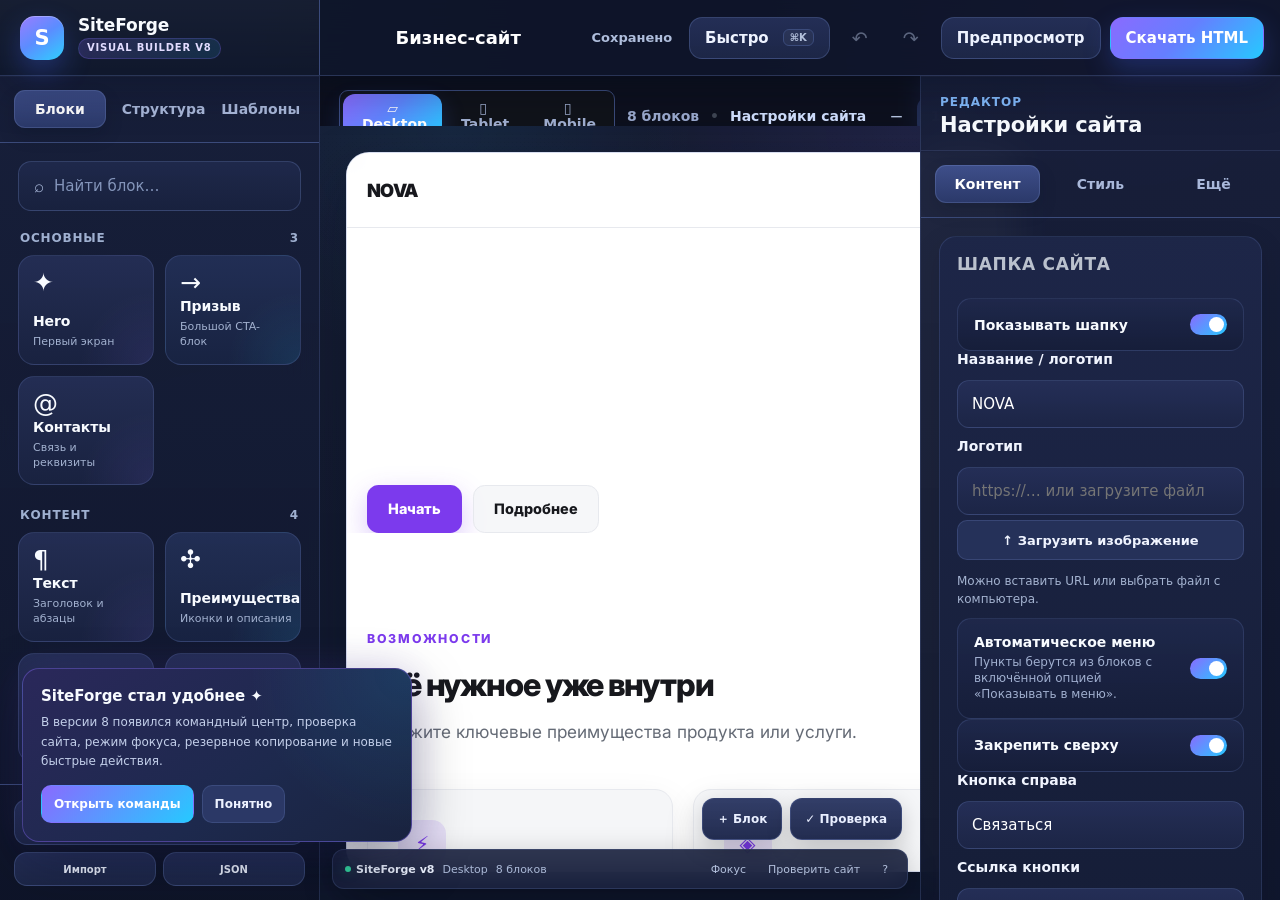
==== commit c4a5c3b3: "Enable colorful SiteForge UI refresh" ====
--- a/index.html
+++ b/index.html
@@ -3,11 +3,12 @@
 <head>
   <meta charset="UTF-8" />
   <meta name="viewport" content="width=device-width, initial-scale=1.0" />
-  <meta name="theme-color" content="#0b0c10" />
+  <meta name="theme-color" content="#172244" />
   <meta name="description" content="SiteForge v8 — визуальный блочный конструктор сайтов без кода с быстрыми командами, аудитом сайта и удобным экспортом" />
   <title>SiteForge v8 — визуальный конструктор сайтов</title>
   <link rel="stylesheet" href="styles.css" />
   <link rel="stylesheet" href="v8-enhancements.css" />
+  <link rel="stylesheet" href="v8-colorful-ui.css" />
 </head>
 <body>
   <div class="app-shell" id="appShell">
--- a/v8-colorful-ui.css
+++ b/v8-colorful-ui.css
@@ -0,0 +1,564 @@
+/* SiteForge v8 — colorful UI refresh
+   Safe override layer loaded after styles.css and v8-enhancements.css. */
+
+:root {
+  --bg: #11162c;
+  --bg-soft: #18203d;
+  --panel: rgba(24, 31, 58, 0.94);
+  --panel-2: #202b50;
+  --panel-3: #2b3969;
+  --line: #3b4b7b;
+  --line-strong: #5e73ad;
+  --text: #f8fbff;
+  --muted: #c7d2ea;
+  --muted-2: #9baacf;
+  --accent: #8b6cff;
+  --accent-2: #26c9ff;
+  --accent-soft: rgba(139, 108, 255, .18);
+  --success: #35d7a1;
+  --warning: #ffc75b;
+  --danger: #ff7698;
+  --info: #69bfff;
+  --radius: 18px;
+  --radius-sm: 12px;
+  --topbar: 76px;
+  --left: 350px;
+  --right: 400px;
+  --shadow: 0 22px 60px rgba(5, 10, 30, .32);
+  --v8-glow: rgba(97, 134, 255, .26);
+  --v8-glass: rgba(23, 31, 57, .92);
+  --v8-panel: #1b2444;
+  --v8-line: #42547f;
+}
+
+html { font-size: 18px; }
+
+body {
+  color: var(--text);
+  background:
+    radial-gradient(circle at 8% -4%, rgba(38, 201, 255, .22), transparent 28%),
+    radial-gradient(circle at 94% 6%, rgba(139, 108, 255, .24), transparent 26%),
+    radial-gradient(circle at 48% 105%, rgba(53, 215, 161, .10), transparent 32%),
+    linear-gradient(155deg, #0f1730 0%, #172244 48%, #111a35 100%);
+}
+
+.app-shell {
+  background:
+    radial-gradient(circle at 10% -10%, rgba(38, 201, 255, .13), transparent 29%),
+    radial-gradient(circle at 88% 0%, rgba(139, 108, 255, .18), transparent 27%),
+    radial-gradient(circle at 50% 100%, rgba(53, 215, 161, .07), transparent 32%),
+    linear-gradient(165deg, #10172e 0%, #16203e 52%, #0e1730 100%);
+}
+
+.topbar {
+  height: var(--topbar);
+  background: rgba(14, 20, 40, .86);
+  border-bottom: 1px solid rgba(111, 137, 201, .28);
+  box-shadow: 0 16px 42px rgba(4, 8, 24, .26);
+}
+
+.brand {
+  gap: 14px;
+  padding: 0 20px;
+  background: linear-gradient(180deg, rgba(255,255,255,.035), rgba(255,255,255,.008));
+}
+
+.brand-mark {
+  width: 44px;
+  height: 44px;
+  border-radius: 15px;
+  font-size: 21px;
+  background: linear-gradient(145deg, #9b7cff, #5b8dff 48%, #2ed0ff 100%);
+  box-shadow: 0 12px 28px rgba(65, 105, 255, .30), inset 0 1px 0 rgba(255,255,255,.28);
+}
+
+.brand-copy strong { font-size: 17px; }
+.brand-copy span { font-size: 11px; color: #aebcdf; letter-spacing: .8px; }
+.brand-copy .v8-badge {
+  padding: 4px 8px;
+  font-size: 10px;
+  color: #e2dcff;
+  background: linear-gradient(135deg, rgba(139,108,255,.2), rgba(38,201,255,.12));
+  border: 1px solid rgba(139,108,255,.22);
+}
+
+.project-title-wrap { gap: 12px; }
+.project-title {
+  width: min(440px, 72%);
+  height: 46px;
+  padding: 0 15px;
+  border-radius: 13px;
+  font-size: 18px;
+  font-weight: 800;
+  color: #fff;
+}
+.project-title:hover { background: rgba(255,255,255,.05); border-color: rgba(121,145,205,.2); }
+.project-title:focus {
+  background: rgba(31, 41, 76, .96);
+  border-color: #8b6cff;
+  box-shadow: 0 0 0 4px rgba(139,108,255,.12);
+}
+.save-state { font-size: 13px; font-weight: 750; color: #afbedc; }
+
+.topbar-actions { gap: 9px; padding-right: 16px; }
+.btn {
+  min-height: 46px;
+  padding: 0 17px;
+  border-radius: 13px;
+  font-size: 15px;
+  font-weight: 800;
+}
+.btn.compact { min-height: 42px; padding-inline: 15px; }
+.btn-primary {
+  color: #fff;
+  background: linear-gradient(135deg, #896bff 0%, #657fff 47%, #26c9ff 100%);
+  box-shadow: 0 11px 27px rgba(70, 104, 255, .26);
+}
+.btn-primary:hover { transform: translateY(-1px); filter: brightness(1.08); box-shadow: 0 14px 32px rgba(70,104,255,.32); }
+.btn-ghost {
+  color: #eef3ff;
+  background: linear-gradient(180deg, rgba(37,48,88,.96), rgba(29,39,72,.98));
+  border-color: rgba(119, 144, 207, .28);
+}
+.btn-ghost:hover {
+  background: linear-gradient(180deg, rgba(49,63,112,.98), rgba(36,48,89,1));
+  border-color: rgba(149,169,226,.42);
+}
+.icon-btn {
+  width: 42px;
+  height: 42px;
+  border-radius: 12px;
+  font-size: 19px;
+  color: #b8c6e3;
+}
+.icon-btn:hover { color: #fff; background: rgba(47,61,108,.92); }
+.icon-btn.small { width: 36px; height: 36px; border-radius: 10px; font-size: 17px; }
+
+.sidebar {
+  background:
+    linear-gradient(180deg, rgba(24,31,58,.96), rgba(16,23,45,.98));
+  box-shadow: inset 0 1px 0 rgba(255,255,255,.03);
+}
+.sidebar-left { border-right-color: rgba(101,124,187,.25); }
+.sidebar-right { border-left-color: rgba(101,124,187,.25); }
+.sidebar-tabs, .inspector-tabs { gap: 8px; padding: 14px; }
+.sidebar-tab, .inspector-tab {
+  padding: 11px 8px;
+  border-radius: 11px;
+  color: #a9b8da;
+  font-size: 14px;
+  font-weight: 850;
+}
+.sidebar-tab:hover, .inspector-tab:hover { color: #fff; background: rgba(255,255,255,.035); }
+.sidebar-tab.active, .inspector-tab.active {
+  color: #fff;
+  background: linear-gradient(180deg, rgba(63,80,140,.98), rgba(43,57,106,.98));
+  box-shadow: inset 0 0 0 1px rgba(147,169,231,.21), 0 8px 18px rgba(6,10,24,.16);
+}
+.sidebar-content { padding: 18px; }
+
+.search-box {
+  height: 50px;
+  padding: 0 15px;
+  margin-bottom: 20px;
+  border-radius: 13px;
+  background: linear-gradient(180deg, rgba(31,41,75,.98), rgba(24,33,62,1));
+  border-color: rgba(115,137,198,.29);
+  color: #a7b6d7;
+}
+.search-box:focus-within { border-color: #7e7cff; box-shadow: 0 0 0 4px rgba(126,124,255,.10); }
+.search-box input { font-size: 15px; }
+.search-box input::placeholder { color: #8495ba; }
+
+.block-category { margin-bottom: 23px; }
+.block-category-title { margin-bottom: 10px; font-size: 12px; color: #9fb0d0; }
+.block-grid { gap: 11px; }
+.block-tile {
+  min-height: 104px;
+  padding: 14px;
+  border-radius: 16px;
+  border-color: rgba(105,126,186,.25);
+  background:
+    radial-gradient(circle at 100% 100%, rgba(139,108,255,.11), transparent 42%),
+    linear-gradient(180deg, rgba(36,46,84,.98), rgba(25,34,64,1));
+}
+.block-tile:nth-child(3n+2) {
+  background:
+    radial-gradient(circle at 100% 100%, rgba(38,201,255,.10), transparent 42%),
+    linear-gradient(180deg, rgba(34,47,85,.98), rgba(24,35,66,1));
+}
+.block-tile:hover {
+  border-color: rgba(145,165,225,.50);
+  transform: translateY(-2px);
+  box-shadow: 0 14px 30px rgba(5,9,24,.22);
+}
+.block-tile-icon { font-size: 25px; }
+.block-tile strong { font-size: 14px; }
+.block-tile small { margin-top: 5px; color: #a2b1cf; font-size: 11px; line-height: 1.35; }
+
+.panel-heading h2 { margin-bottom: 7px; font-size: 18px; }
+.panel-heading p { font-size: 13px; line-height: 1.5; color: #a4b2d0; }
+.structure-list { gap: 10px; }
+.structure-item {
+  min-height: 66px;
+  padding: 8px 9px 8px 6px;
+  border-radius: 14px;
+  border-color: rgba(104,126,186,.25);
+  background: linear-gradient(180deg, rgba(31,40,75,.98), rgba(23,31,59,1));
+}
+.structure-item:hover { border-color: rgba(144,165,224,.42); }
+.structure-item.active {
+  border-color: rgba(139,108,255,.65);
+  background: linear-gradient(90deg, rgba(139,108,255,.19), rgba(31,40,75,.98) 45%);
+}
+.structure-handle { font-size: 19px; }
+.structure-copy strong { font-size: 14px; }
+.structure-copy small { margin-top: 4px; color: #9fadd0; font-size: 11px; }
+.structure-action {
+  width: 30px;
+  height: 30px;
+  border-radius: 9px;
+  font-size: 13px;
+}
+
+.template-grid { gap: 13px; }
+.template-card {
+  border-radius: 16px;
+  border-color: rgba(105,127,188,.26);
+  background: linear-gradient(180deg, rgba(31,40,74,.97), rgba(21,29,55,1));
+}
+.template-cover { height: 118px; padding: 14px; }
+.template-cover span { padding: 6px 10px; font-size: 11px; }
+.template-info { padding: 15px; }
+.template-info h3 { margin-bottom: 6px; font-size: 15px; }
+.template-info p { margin-bottom: 12px; font-size: 12px; line-height: 1.5; color: #a3b2d0; }
+.template-info .btn { min-height: 38px; font-size: 12px; }
+
+.sidebar-footer-actions {
+  padding: 14px;
+  background: linear-gradient(180deg, rgba(14,20,40,.48), rgba(14,20,40,.8));
+}
+
+.workspace-toolbar {
+  min-height: 66px;
+  padding: 14px 19px;
+  border-bottom-color: rgba(102,126,189,.22);
+  background: rgba(15,21,42,.54);
+  backdrop-filter: blur(12px);
+}
+.device-btn {
+  min-height: 43px;
+  padding: 0 15px;
+  border-radius: 12px;
+  font-size: 14px;
+  font-weight: 800;
+  color: #9faed0;
+}
+.device-btn:hover { color: #fff; background: rgba(45,59,105,.7); }
+.device-btn.active {
+  color: #fff;
+  background: linear-gradient(135deg, #896bff, #5f86ff 46%, #26c9ff);
+  box-shadow: 0 10px 24px rgba(69,105,255,.24);
+}
+.workspace-status,
+.workspace-status span,
+.workspace-status button,
+.link-btn { font-size: 14px; font-weight: 750; }
+.link-btn { color: #d1e0ff; }
+.zoom-value {
+  min-width: 70px;
+  min-height: 38px;
+  border-radius: 11px;
+  color: #eef3ff;
+  background: rgba(36,47,87,.94);
+  font-size: 14px;
+  font-weight: 800;
+}
+
+.canvas-area {
+  padding: 26px;
+  background:
+    linear-gradient(180deg, rgba(255,255,255,.018), rgba(255,255,255,.007)),
+    radial-gradient(circle at 18% 0%, rgba(38,201,255,.07), transparent 25%),
+    radial-gradient(circle at 82% 0%, rgba(139,108,255,.09), transparent 28%),
+    linear-gradient(180deg, #11182f 0%, #0e162c 100%);
+}
+.canvas-frame {
+  border-radius: 23px;
+  border-color: rgba(112,134,197,.28);
+  box-shadow: 0 24px 58px rgba(4,8,25,.32);
+}
+
+.inspector-header {
+  padding: 19px 19px 13px;
+  border-bottom: 1px solid rgba(105,127,188,.20);
+}
+.eyebrow { font-size: 12px; color: #84bdff; letter-spacing: 1px; font-weight: 850; }
+.inspector-header h2 { margin-top: 4px; font-size: 21px; }
+.inspector-scroll { padding: 18px; }
+
+.inspector-section {
+  margin-bottom: 19px;
+  padding: 17px;
+  border: 1px solid rgba(103,125,187,.22);
+  border-radius: 17px;
+  background: linear-gradient(180deg, rgba(30,39,73,.97), rgba(21,29,55,1));
+  box-shadow: 0 10px 28px rgba(5,9,23,.14);
+}
+.inspector-section-title h3 { margin-bottom: 13px; font-size: 17px; }
+.field label, .field-label { margin-bottom: 8px; color: #f1f5ff; font-size: 14px; font-weight: 800; }
+.field-help { margin-top: 7px; color: #a4b3d0; font-size: 12px; line-height: 1.5; }
+.text-input,
+.number-input,
+.select-input,
+.color-text,
+.text-area {
+  min-height: 48px;
+  padding: 12px 14px;
+  border-radius: 12px;
+  border-color: rgba(112,134,198,.25);
+  background: linear-gradient(180deg, rgba(37,47,87,.98), rgba(28,37,70,1));
+  color: #fff;
+  font-size: 15px;
+}
+.text-area { min-height: 126px; }
+.text-input:focus,
+.number-input:focus,
+.select-input:focus,
+.color-text:focus,
+.text-area:focus {
+  border-color: rgba(143,132,255,.78);
+  box-shadow: 0 0 0 4px rgba(139,108,255,.11);
+}
+.color-input { width: 58px; min-width: 58px; height: 48px; border-radius: 12px; }
+.toggle-row {
+  padding: 15px 16px;
+  border-radius: 14px;
+  border: 1px solid rgba(107,129,190,.22);
+  background: linear-gradient(180deg, rgba(31,40,75,.96), rgba(22,30,58,1));
+}
+.toggle-copy strong { font-size: 14px; }
+.toggle-copy small { margin-top: 4px; color: #a0afcf; font-size: 12px; }
+.toggle input:checked + .toggle-track { background: linear-gradient(135deg, #896bff, #26c9ff); }
+
+.repeat-card {
+  border-radius: 14px;
+  border-color: rgba(107,129,190,.22);
+  background: rgba(20,28,54,.88);
+}
+.repeat-card-head { padding: 13px 14px; border-bottom-color: rgba(107,129,190,.17); }
+.repeat-card-head strong { font-size: 14px; }
+.repeat-card-body { padding: 14px; }
+.add-item-btn, .mini-action {
+  min-height: 40px;
+  padding: 0 12px;
+  border-radius: 10px;
+  border: 1px solid rgba(112,134,198,.25);
+  background: rgba(39,50,91,.94);
+  color: #f0f4ff;
+  font-size: 13px;
+  font-weight: 800;
+}
+.add-item-btn:hover, .mini-action:hover { background: rgba(52,67,118,.98); }
+
+.modal {
+  border-radius: 21px;
+  border-color: rgba(111,133,197,.26);
+  background: linear-gradient(180deg, rgba(25,33,62,.99), rgba(17,24,46,1));
+  box-shadow: 0 30px 75px rgba(4,8,25,.44);
+}
+.modal-header { padding-top: 18px; padding-bottom: 18px; }
+.modal-header h2 { font-size: 21px; }
+.modal-body p, .saved-project p, .confirm-copy { font-size: 14px; line-height: 1.55; }
+.saved-project {
+  padding: 17px;
+  border-radius: 15px;
+  border-color: rgba(108,130,192,.23);
+  background: rgba(28,37,70,.90);
+}
+.saved-project h3 { margin-bottom: 6px; font-size: 16px; }
+
+.toast {
+  border-radius: 15px;
+  border-color: rgba(111,133,196,.24);
+  background: linear-gradient(180deg, rgba(32,42,77,.99), rgba(24,32,61,.99));
+}
+.toast strong { font-size: 15px; }
+.toast p { font-size: 13px; }
+.inspector-empty { padding: 26px 19px; border-radius: 17px; background: rgba(28,37,70,.34); }
+.inspector-empty-icon { font-size: 32px; }
+.inspector-empty h3 { font-size: 19px; }
+.inspector-empty p { font-size: 14px; line-height: 1.55; color: #b0bfdd; }
+
+/* v8 productivity layer */
+.v8-command-backdrop, .v8-sheet-backdrop {
+  background: rgba(8, 12, 28, .64);
+}
+.v8-command {
+  width: min(780px, calc(100vw - 28px));
+  border-color: rgba(119,143,207,.33);
+  border-radius: 20px;
+  background: linear-gradient(180deg, rgba(28,37,69,.99), rgba(19,27,51,.99));
+  box-shadow: 0 34px 90px rgba(3,7,22,.48), 0 0 64px rgba(103,127,255,.16);
+}
+.v8-command-head { padding: 16px; border-bottom-color: rgba(111,133,195,.23); }
+.v8-command-head span { font-size: 21px; color: #b7c8e7; }
+.v8-command-search { font-size: 17px; color: #fff; }
+.v8-command-search::placeholder { color: #91a2c5; }
+.v8-command-key { padding: 5px 8px; border-color: rgba(113,135,198,.28); background: #202a4e; color: #b9c6e0; font-size: 11px; }
+.v8-command-list { padding: 10px; }
+.v8-command-group { padding: 11px 11px 7px; color: #9fb0d0; font-size: 11px; }
+.v8-command-item {
+  grid-template-columns: 42px minmax(0,1fr) auto;
+  gap: 12px;
+  padding: 11px 12px;
+  border-radius: 13px;
+}
+.v8-command-item:hover, .v8-command-item.active { background: linear-gradient(90deg, rgba(139,108,255,.15), rgba(46,59,105,.78)); }
+.v8-command-icon {
+  width: 40px;
+  height: 40px;
+  border-radius: 11px;
+  border-color: rgba(111,133,196,.25);
+  background: linear-gradient(180deg, #2c3968, #222d55);
+  font-size: 17px;
+}
+.v8-command-copy strong { font-size: 14px; }
+.v8-command-copy small { margin-top: 4px; color: #a7b6d5; font-size: 11px; }
+.v8-command-shortcut { color: #9fafd0; font-size: 11px; }
+.v8-command-empty { font-size: 14px; }
+
+.v8-statusbar {
+  height: 40px;
+  bottom: 11px;
+  padding: 0 12px;
+  border-color: rgba(111,133,196,.22);
+  border-radius: 12px;
+  background: rgba(25,33,62,.90);
+}
+.v8-status-chip { font-size: 11px; color: #aab8d6; }
+.v8-status-chip strong { color: #ecf2ff; }
+.v8-statusbar button { font-size: 11px; color: #b3c0dc; }
+
+.v8-fab { bottom: 60px; gap: 8px; }
+.v8-fab button {
+  height: 42px;
+  padding: 0 14px;
+  border-color: rgba(111,133,196,.26);
+  border-radius: 12px;
+  background: linear-gradient(180deg, rgba(42,54,98,.96), rgba(30,40,76,.98));
+  color: #e9efff;
+  font-size: 12px;
+  font-weight: 800;
+}
+.v8-fab button:hover { border-color: rgba(147,166,226,.47); color: #fff; }
+
+.v8-sheet {
+  width: min(820px, calc(100vw - 28px));
+  border-color: rgba(111,133,196,.28);
+  border-radius: 20px;
+  background: linear-gradient(180deg, rgba(27,36,67,.99), rgba(18,25,48,1));
+}
+.v8-sheet-head {
+  padding: 18px 20px;
+  border-bottom-color: rgba(111,133,196,.23);
+  background: rgba(27,36,67,.96);
+}
+.v8-sheet-head h2 { font-size: 19px; }
+.v8-sheet-head p { margin-top: 5px; color: #a6b5d4; font-size: 12px; }
+.v8-sheet-body { padding: 20px; }
+.v8-sheet-close { width: 38px; height: 38px; border-radius: 10px; font-size: 20px; background: #27335f; color: #c1cee5; }
+.v8-grid-cards { gap: 12px; }
+.v8-card {
+  padding: 16px;
+  border-color: rgba(111,133,196,.23);
+  border-radius: 15px;
+  background: linear-gradient(180deg, rgba(37,48,88,.95), rgba(27,36,68,.98));
+}
+.v8-card h3 { margin-bottom: 6px; font-size: 15px; }
+.v8-card p { color: #a9b8d6; font-size: 12px; line-height: 1.55; }
+.v8-card-actions { margin-top: 14px; gap: 8px; }
+.v8-mini-btn {
+  min-height: 38px;
+  padding: 0 12px;
+  border-radius: 10px;
+  border-color: rgba(111,133,196,.24);
+  background: #2b3866;
+  color: #edf2ff;
+  font-size: 12px;
+}
+.v8-mini-btn.primary { background: linear-gradient(135deg, #896bff, #26c9ff); }
+.v8-audit-list { gap: 10px; }
+.v8-audit-row {
+  grid-template-columns: 32px minmax(0,1fr) auto;
+  gap: 12px;
+  padding: 13px;
+  border-color: rgba(111,133,196,.22);
+  border-radius: 13px;
+  background: rgba(31,41,77,.92);
+}
+.v8-audit-icon { width: 32px; height: 32px; border-radius: 9px; font-size: 14px; }
+.v8-audit-copy strong { font-size: 13px; }
+.v8-audit-copy small { margin-top: 4px; color: #a7b6d4; font-size: 11px; line-height: 1.5; }
+.v8-score { font-size: 23px; }
+.v8-kbd-grid { gap: 10px; }
+.v8-kbd-row {
+  padding: 12px;
+  border-color: rgba(111,133,196,.22);
+  border-radius: 12px;
+  background: rgba(31,41,77,.90);
+  color: #b4c0da;
+  font-size: 12px;
+}
+.v8-kbd-row kbd { padding: 5px 8px; border-radius: 7px; background: #1a2342; color: #fff; font-size: 11px; }
+
+.v8-onboarding {
+  width: min(390px, calc(100vw - 44px));
+  padding: 18px;
+  border-color: rgba(139,108,255,.38);
+  border-radius: 17px;
+  background:
+    radial-gradient(circle at 100% 0%, rgba(38,201,255,.11), transparent 38%),
+    linear-gradient(145deg, #2a285a, #1d294d 62%, #19233f);
+  box-shadow: 0 20px 55px rgba(4,8,25,.36), 0 0 38px rgba(139,108,255,.14);
+}
+.v8-onboarding strong { font-size: 15px; }
+.v8-onboarding p { margin: 8px 0 14px; color: #c3cfea; font-size: 12px; line-height: 1.6; }
+.v8-onboarding-actions { gap: 8px; }
+.v8-quick-btn::after { font-size: 10px; color: #b5c2dc; background: rgba(255,255,255,.04); }
+
+body.v8-presentation .canvas-area { background: #0e1530; }
+body.v8-grid .canvas-area {
+  background-color: #10172d;
+  background-image:
+    linear-gradient(rgba(133,157,219,.055) 1px, transparent 1px),
+    linear-gradient(90deg, rgba(133,157,219,.055) 1px, transparent 1px),
+    radial-gradient(circle at 20% 0%, rgba(38,201,255,.07), transparent 24%),
+    radial-gradient(circle at 80% 0%, rgba(139,108,255,.09), transparent 27%);
+  background-size: 26px 26px, 26px 26px, auto, auto;
+}
+body.v8-compact { --left: 300px; --right: 350px; }
+
+@media (max-width: 1500px) {
+  :root { --left: 320px; --right: 360px; }
+  html { font-size: 17px; }
+}
+@media (max-width: 1180px) {
+  html { font-size: 16px; }
+}
+@media (max-width: 980px) {
+  :root { --topbar: 72px; }
+  .project-title { font-size: 16px; }
+  .canvas-area { padding: 18px; }
+  .v8-command-search { font-size: 16px; }
+}
+@media (max-width: 760px) {
+  .v8-command-copy strong { font-size: 13px; }
+  .v8-command-copy small { font-size: 10px; }
+}
+@media (max-width: 640px) {
+  html { font-size: 15px; }
+  .btn { min-height: 42px; font-size: 14px; }
+  .sidebar-content, .inspector-scroll { padding: 14px; }
+  .inspector-header h2, .modal-header h2 { font-size: 19px; }
+}
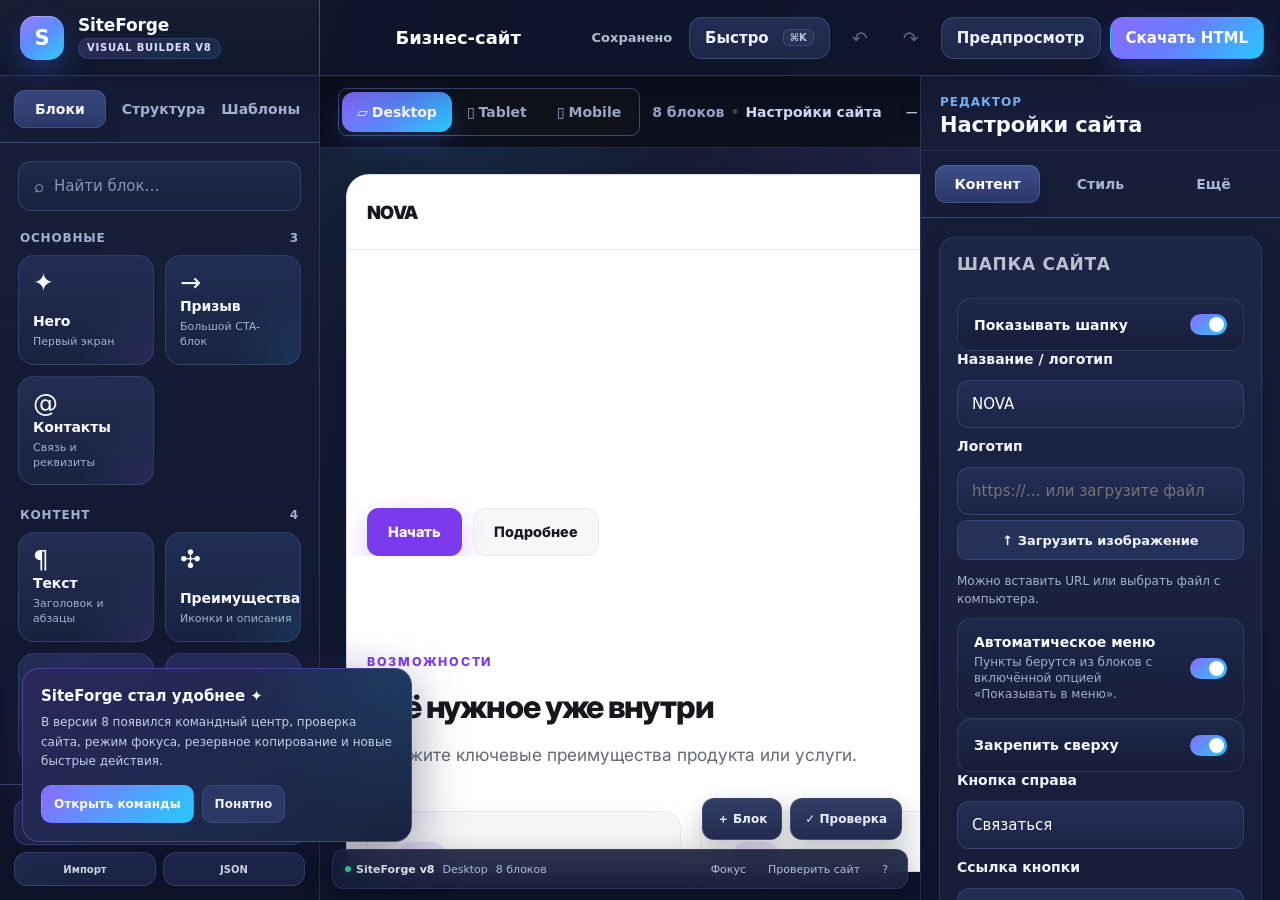
==== commit 8fde0e6e: "Enable workspace toolbar layout hotfix" ====
--- a/index.html
+++ b/index.html
@@ -9,6 +9,7 @@
   <link rel="stylesheet" href="styles.css" />
   <link rel="stylesheet" href="v8-enhancements.css" />
   <link rel="stylesheet" href="v8-colorful-ui.css" />
+  <link rel="stylesheet" href="v8-layout-fix.css" />
 </head>
 <body>
   <div class="app-shell" id="appShell">
--- a/v8-layout-fix.css
+++ b/v8-layout-fix.css
@@ -0,0 +1,99 @@
+/* SiteForge v8 — workspace toolbar layout hotfix */
+
+/* The legacy v7 workspace reserved only 50px for the toolbar.
+   v8 uses larger controls, so the toolbar must get its own taller grid row. */
+.workspace {
+  grid-template-rows: 72px minmax(0, 1fr) !important;
+  overflow: hidden;
+}
+
+.workspace-toolbar {
+  height: 72px !important;
+  min-height: 72px !important;
+  padding: 8px 18px !important;
+  box-sizing: border-box;
+  align-items: center;
+  overflow: visible;
+  position: relative;
+  z-index: 5;
+}
+
+.device-switch {
+  min-height: 48px;
+  height: 48px;
+  padding: 3px !important;
+  align-self: center;
+  box-sizing: border-box;
+}
+
+.device-btn {
+  height: 40px !important;
+  min-height: 40px !important;
+  line-height: 1;
+  display: inline-flex;
+  align-items: center;
+  justify-content: center;
+}
+
+.workspace-status,
+.zoom-controls {
+  min-height: 44px;
+  display: flex;
+  align-items: center;
+}
+
+.zoom-controls {
+  gap: 4px;
+}
+
+.zoom-controls .icon-btn.small,
+.zoom-value {
+  flex: 0 0 auto;
+}
+
+.canvas-area {
+  min-height: 0;
+  position: relative;
+  z-index: 1;
+}
+
+/* Compact mode must keep the corrected toolbar height as well. */
+body.v8-compact .workspace {
+  grid-template-rows: 68px minmax(0, 1fr) !important;
+}
+body.v8-compact .workspace-toolbar {
+  height: 68px !important;
+  min-height: 68px !important;
+  padding-block: 7px !important;
+}
+
+@media (max-width: 1180px) {
+  .workspace {
+    grid-template-rows: 68px minmax(0, 1fr) !important;
+  }
+  .workspace-toolbar {
+    height: 68px !important;
+    min-height: 68px !important;
+    padding: 7px 12px !important;
+  }
+  .device-switch {
+    height: 46px;
+    min-height: 46px;
+  }
+  .device-btn {
+    height: 38px !important;
+    min-height: 38px !important;
+    padding-inline: 12px !important;
+  }
+}
+
+@media (max-width: 760px) {
+  .workspace {
+    grid-template-rows: auto minmax(0, 1fr) !important;
+  }
+  .workspace-toolbar {
+    height: auto !important;
+    min-height: 64px !important;
+    padding: 8px 10px !important;
+  }
+}
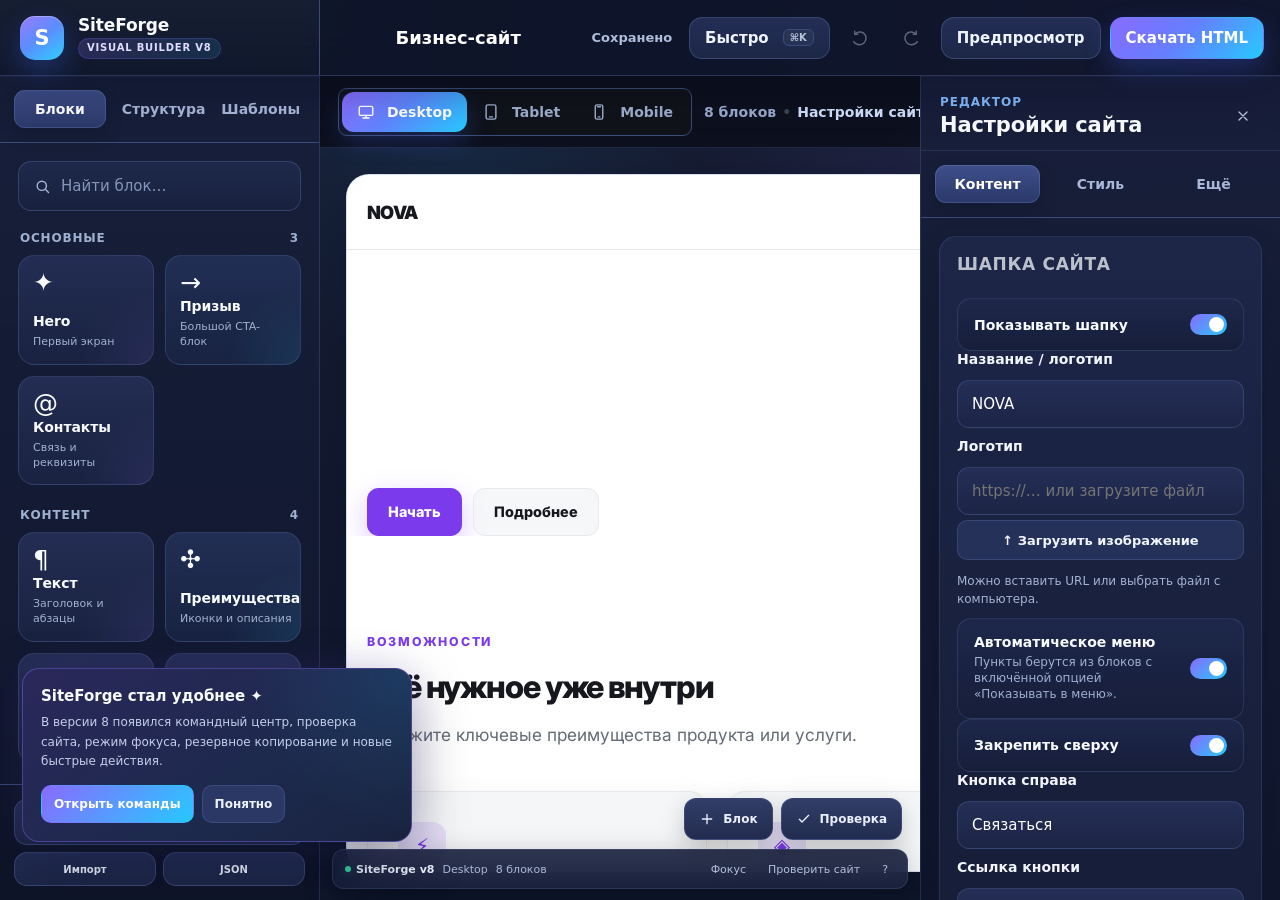
==== commit 9b413e2e: "Enable unified SVG icon system" ====
--- a/index.html
+++ b/index.html
@@ -10,6 +10,7 @@
   <link rel="stylesheet" href="v8-enhancements.css" />
   <link rel="stylesheet" href="v8-colorful-ui.css" />
   <link rel="stylesheet" href="v8-layout-fix.css" />
+  <link rel="stylesheet" href="v8-icons.css" />
 </head>
 <body>
   <div class="app-shell" id="appShell">
@@ -193,5 +194,6 @@
 
   <script src="app.js"></script>
   <script src="v8-enhancements.js"></script>
+  <script src="v8-icons.js"></script>
 </body>
 </html>
--- a/v8-icons.css
+++ b/v8-icons.css
@@ -0,0 +1,90 @@
+/* SiteForge v8 — unified SVG icon system */
+.sf-icon {
+  width: 1em;
+  height: 1em;
+  display: block;
+  flex: 0 0 auto;
+  fill: none;
+  stroke: currentColor;
+  stroke-width: 2;
+  stroke-linecap: round;
+  stroke-linejoin: round;
+  pointer-events: none;
+}
+
+.icon-btn .sf-icon,
+.v8-sheet-close .sf-icon {
+  width: 18px;
+  height: 18px;
+}
+
+.icon-btn.small .sf-icon,
+.structure-action .sf-icon,
+.mini-action .sf-icon {
+  width: 16px;
+  height: 16px;
+}
+
+.device-btn {
+  gap: 8px !important;
+}
+.device-btn .sf-icon {
+  width: 18px;
+  height: 18px;
+  stroke-width: 1.9;
+}
+.device-btn.active .sf-icon {
+  filter: drop-shadow(0 0 7px rgba(255,255,255,.16));
+}
+
+.search-box > .sf-icon,
+.v8-command-head > .sf-icon {
+  width: 18px;
+  height: 18px;
+  color: #94a7d4;
+}
+
+.structure-handle .sf-icon {
+  width: 18px;
+  height: 18px;
+  color: #7788ae;
+}
+
+.v8-command-icon {
+  display: grid !important;
+  place-items: center;
+}
+.v8-command-icon .sf-icon {
+  width: 18px;
+  height: 18px;
+}
+
+.sf-icon-text {
+  display: inline-flex;
+  align-items: center;
+  gap: 8px;
+}
+.sf-icon-text > .sf-icon {
+  width: 16px;
+  height: 16px;
+}
+
+.add-item-btn .sf-icon,
+#newProjectBtn .sf-icon,
+#v8AddFab .sf-icon,
+#v8CheckFab .sf-icon {
+  width: 16px;
+  height: 16px;
+}
+
+.v8-sheet-close,
+.icon-btn[data-close-modal],
+#rightCloseBtn {
+  display: inline-grid !important;
+  place-items: center !important;
+}
+
+@media (max-width: 760px) {
+  .device-btn { gap: 6px !important; }
+  .device-btn .sf-icon { width: 16px; height: 16px; }
+}
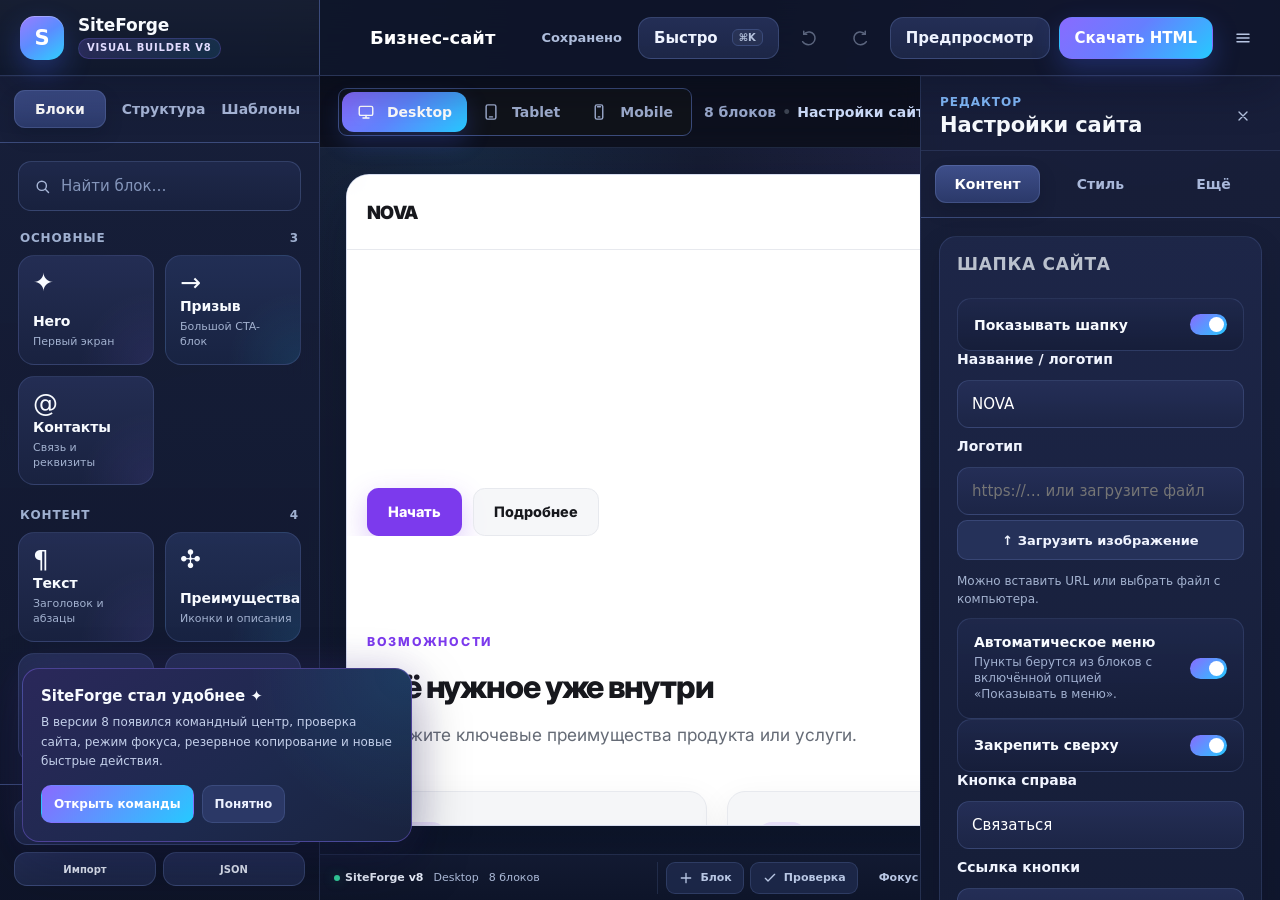
==== commit dff80470: "Enable clean full preview and docked controls" ====
--- a/index.html
+++ b/index.html
@@ -11,6 +11,7 @@
   <link rel="stylesheet" href="v8-colorful-ui.css" />
   <link rel="stylesheet" href="v8-layout-fix.css" />
   <link rel="stylesheet" href="v8-icons.css" />
+  <link rel="stylesheet" href="v8-preview-fix.css" />
 </head>
 <body>
   <div class="app-shell" id="appShell">
@@ -152,8 +153,8 @@
   <section class="modal modal-wide" id="previewModal" role="dialog" aria-modal="true" aria-labelledby="previewModalTitle" hidden>
     <div class="modal-header">
       <div>
-        <span class="eyebrow">Без рамки конструктора</span>
-        <h2 id="previewModalTitle">Полный предпросмотр</h2>
+        <span class="eyebrow">Чистый просмотр сайта</span>
+        <h2 id="previewModalTitle">Предпросмотр</h2>
       </div>
       <div class="modal-header-actions">
         <button class="btn btn-primary compact" id="previewDownloadBtn" type="button">Скачать HTML</button>
@@ -195,5 +196,6 @@
   <script src="app.js"></script>
   <script src="v8-enhancements.js"></script>
   <script src="v8-icons.js"></script>
+  <script src="v8-preview-fix.js"></script>
 </body>
 </html>
--- a/v8-layout-fix.css
+++ b/v8-layout-fix.css
@@ -97,3 +97,12 @@
     padding: 8px 10px !important;
   }
 }
+
+
+/* SiteForge v8 — right inspector desktop collapse */
+@media (min-width: 981px) {
+  .app-shell { transition: grid-template-columns .2s ease; }
+  .sidebar-right { transition: opacity .18s ease, transform .2s ease, border-color .18s ease; min-width: 0; }
+  body.v8-right-collapsed .app-shell { grid-template-columns: var(--left) minmax(0, 1fr) 0 !important; }
+  body.v8-right-collapsed .sidebar-right { opacity: 0; transform: translateX(100%); pointer-events: none; overflow: hidden; border-left-color: transparent !important; }
+}
--- a/v8-icons.css
+++ b/v8-icons.css
@@ -77,11 +77,45 @@
   height: 16px;
 }
 
+/* Strict optical centering for icon-only controls.
+   Legacy button styles used line-height/padding intended for text,
+   which made SVG icons drift from the visual center. */
+.icon-btn,
+.structure-action,
+.mini-action,
+.v8-sheet-close {
+  display: inline-flex !important;
+  align-items: center !important;
+  justify-content: center !important;
+  line-height: 1 !important;
+  box-sizing: border-box !important;
+}
+
+.icon-btn:has(> .sf-icon),
+.structure-action:has(> .sf-icon),
+.mini-action:has(> .sf-icon),
+.v8-sheet-close:has(> .sf-icon) {
+  padding: 0 !important;
+  text-indent: 0 !important;
+}
+
+.icon-btn > .sf-icon,
+.structure-action > .sf-icon,
+.mini-action > .sf-icon,
+.v8-sheet-close > .sf-icon {
+  margin: 0 !important;
+  position: static !important;
+  inset: auto !important;
+  transform: none !important;
+  vertical-align: middle !important;
+}
+
 .v8-sheet-close,
 .icon-btn[data-close-modal],
 #rightCloseBtn {
   display: inline-grid !important;
   place-items: center !important;
+  padding: 0 !important;
 }
 
 @media (max-width: 760px) {
--- a/v8-preview-fix.css
+++ b/v8-preview-fix.css
@@ -0,0 +1,342 @@
+/* SiteForge v8 — clean preview and non-overlay editor controls */
+
+/* Reserve real space for the v8 status/actions row instead of covering the canvas. */
+.workspace {
+  grid-template-rows: 72px minmax(0, 1fr) 46px !important;
+}
+
+.v8-statusbar.v8-statusbar-docked {
+  position: relative !important;
+  inset: auto !important;
+  grid-row: 3;
+  width: 100%;
+  height: 46px;
+  min-height: 46px;
+  margin: 0;
+  padding: 0 14px;
+  border: 0;
+  border-top: 1px solid rgba(105, 128, 190, .22);
+  border-radius: 0;
+  background: linear-gradient(180deg, rgba(19, 27, 52, .96), rgba(14, 21, 42, .98));
+  box-shadow: none;
+  backdrop-filter: blur(14px);
+  pointer-events: auto;
+  z-index: 8;
+}
+
+.v8-statusbar.v8-statusbar-docked .v8-status-group {
+  gap: 10px;
+}
+
+.v8-statusbar.v8-statusbar-docked .v8-status-chip {
+  font-size: 11px;
+}
+
+.v8-statusbar.v8-statusbar-docked button {
+  min-height: 30px;
+  padding: 0 10px;
+  border: 1px solid transparent;
+  border-radius: 9px;
+  color: #b8c6e3;
+  font-size: 11px;
+  font-weight: 750;
+}
+
+.v8-statusbar.v8-statusbar-docked button:hover {
+  border-color: rgba(117, 143, 207, .25);
+  background: rgba(45, 58, 104, .72);
+  color: #fff;
+}
+
+.v8-docked-actions {
+  display: inline-flex;
+  align-items: center;
+  gap: 6px;
+  margin-left: 2px;
+  padding-left: 8px;
+  border-left: 1px solid rgba(112, 136, 198, .18);
+}
+
+.v8-docked-actions #v8AddFab,
+.v8-docked-actions #v8CheckFab {
+  display: inline-flex;
+  align-items: center;
+  justify-content: center;
+  gap: 6px;
+  min-height: 32px;
+  padding: 0 11px;
+  border: 1px solid rgba(112, 136, 198, .22);
+  background: rgba(31, 42, 78, .82);
+}
+
+.v8-docked-actions #v8AddFab:hover,
+.v8-docked-actions #v8CheckFab:hover {
+  background: rgba(48, 63, 113, .92);
+}
+
+.v8-docked-actions .sf-icon {
+  width: 15px;
+  height: 15px;
+}
+
+/* If old floating container survives for any reason, never let it cover the page. */
+.v8-fab {
+  display: none !important;
+}
+
+/* Presentation mode must be completely clean. */
+body.v8-presentation .workspace {
+  grid-template-rows: minmax(0, 1fr) !important;
+}
+body.v8-presentation .v8-statusbar {
+  display: none !important;
+}
+
+/* ---------------- Full preview ---------------- */
+body.v8-preview-open {
+  overflow: hidden !important;
+}
+
+body.v8-preview-open .v8-statusbar,
+body.v8-preview-open .v8-fab,
+body.v8-preview-open .v8-onboarding,
+body.v8-preview-open .toast-region {
+  display: none !important;
+}
+
+body.v8-preview-open #modalBackdrop {
+  z-index: 10000;
+  background: rgba(7, 11, 25, .78);
+  backdrop-filter: blur(8px);
+}
+
+#previewModal {
+  z-index: 10010;
+  inset: 12px !important;
+  left: 12px !important;
+  top: 12px !important;
+  width: auto !important;
+  height: auto !important;
+  max-width: none !important;
+  max-height: none !important;
+  transform: none !important;
+  border: 1px solid rgba(118, 143, 207, .32);
+  border-radius: 18px;
+  background: #10172d;
+  box-shadow: 0 34px 100px rgba(3, 7, 22, .58);
+  overflow: hidden;
+}
+
+#previewModal:not([hidden]) {
+  display: grid !important;
+  grid-template-rows: 64px minmax(0, 1fr);
+}
+
+#previewModal .modal-header {
+  min-height: 64px;
+  height: 64px;
+  padding: 8px 12px 8px 18px;
+  display: grid;
+  grid-template-columns: minmax(210px, 1fr) auto auto;
+  gap: 14px;
+  align-items: center;
+  border-bottom: 1px solid rgba(111, 135, 199, .22);
+  background: linear-gradient(180deg, rgba(24, 33, 64, .98), rgba(18, 26, 51, .98));
+  backdrop-filter: blur(18px);
+}
+
+#previewModal .modal-header > div:first-child {
+  min-width: 0;
+}
+
+#previewModal .eyebrow {
+  display: block;
+  margin-bottom: 2px;
+  color: #8cbcff;
+  font-size: 10px;
+  line-height: 1;
+}
+
+#previewModal .modal-header h2 {
+  margin: 0;
+  overflow: hidden;
+  color: #f7f9ff;
+  font-size: 16px;
+  line-height: 1.2;
+  white-space: nowrap;
+  text-overflow: ellipsis;
+}
+
+.preview-device-switch {
+  display: inline-flex;
+  align-items: center;
+  gap: 4px;
+  padding: 4px;
+  border: 1px solid rgba(111, 136, 200, .25);
+  border-radius: 12px;
+  background: rgba(13, 20, 41, .72);
+}
+
+.preview-device-btn {
+  min-width: 42px;
+  height: 38px;
+  padding: 0 10px;
+  display: inline-flex;
+  align-items: center;
+  justify-content: center;
+  gap: 7px;
+  border: 0;
+  border-radius: 9px;
+  background: transparent;
+  color: #9faccc;
+  font-size: 12px;
+  font-weight: 800;
+  transition: .16s ease;
+}
+
+.preview-device-btn:hover {
+  color: #fff;
+  background: rgba(47, 61, 108, .62);
+}
+
+.preview-device-btn.active {
+  color: #fff;
+  background: linear-gradient(135deg, #8569ff, #5c88ff 52%, #28c8ff);
+  box-shadow: 0 7px 20px rgba(68, 102, 255, .24);
+}
+
+.preview-device-btn svg {
+  width: 17px;
+  height: 17px;
+  display: block;
+  fill: none;
+  stroke: currentColor;
+  stroke-width: 1.9;
+  stroke-linecap: round;
+  stroke-linejoin: round;
+}
+
+#previewModal .modal-header-actions {
+  gap: 8px;
+}
+
+#previewModal #previewDownloadBtn {
+  min-height: 40px;
+  padding: 0 14px;
+  border-radius: 11px;
+  font-size: 13px;
+}
+
+#previewModal [data-close-modal] {
+  width: 40px;
+  height: 40px;
+  min-width: 40px;
+  padding: 0 !important;
+  border-radius: 11px;
+  background: rgba(38, 49, 89, .76);
+}
+
+#previewModal [data-close-modal]:hover {
+  background: rgba(58, 73, 128, .92);
+}
+
+#previewModal .preview-modal-body {
+  min-width: 0;
+  min-height: 0;
+  height: auto !important;
+  padding: 12px;
+  display: flex;
+  align-items: stretch;
+  justify-content: center;
+  overflow: hidden;
+  background:
+    radial-gradient(circle at 50% -20%, rgba(107, 103, 255, .12), transparent 34%),
+    #0c1328;
+}
+
+#previewModal #fullPreviewFrame {
+  width: 100%;
+  height: 100%;
+  max-width: 100%;
+  display: block;
+  border: 0;
+  border-radius: 12px;
+  background: #fff;
+  box-shadow: 0 14px 44px rgba(2, 6, 20, .30);
+  transition: width .22s ease, max-width .22s ease, border-radius .18s ease;
+}
+
+#previewModal[data-preview-device="desktop"] #fullPreviewFrame {
+  width: 100%;
+  max-width: 100%;
+}
+
+#previewModal[data-preview-device="tablet"] #fullPreviewFrame {
+  width: min(820px, 100%);
+  max-width: 820px;
+}
+
+#previewModal[data-preview-device="mobile"] #fullPreviewFrame {
+  width: min(410px, 100%);
+  max-width: 410px;
+}
+
+@media (max-width: 900px) {
+  #previewModal {
+    inset: 7px !important;
+    left: 7px !important;
+    top: 7px !important;
+    border-radius: 14px;
+  }
+
+  #previewModal:not([hidden]) {
+    grid-template-rows: auto minmax(0, 1fr);
+  }
+
+  #previewModal .modal-header {
+    min-height: 60px;
+    height: auto;
+    grid-template-columns: minmax(0, 1fr) auto;
+    padding: 8px 10px 8px 14px;
+  }
+
+  .preview-device-switch {
+    grid-row: 2;
+    grid-column: 1 / -1;
+    justify-self: stretch;
+  }
+
+  .preview-device-btn {
+    flex: 1;
+  }
+
+  #previewModal .preview-modal-body {
+    padding: 8px;
+  }
+}
+
+@media (max-width: 760px) {
+  .workspace {
+    grid-template-rows: auto minmax(0, 1fr) !important;
+  }
+
+  .v8-statusbar.v8-statusbar-docked {
+    display: none !important;
+  }
+
+  #previewModal .eyebrow,
+  #previewModal #previewDownloadBtn {
+    display: none;
+  }
+
+  #previewModal .modal-header h2 {
+    font-size: 14px;
+  }
+
+  .preview-device-btn {
+    min-width: 0;
+    height: 36px;
+    padding: 0 8px;
+    font-size: 11px;
+  }
+}
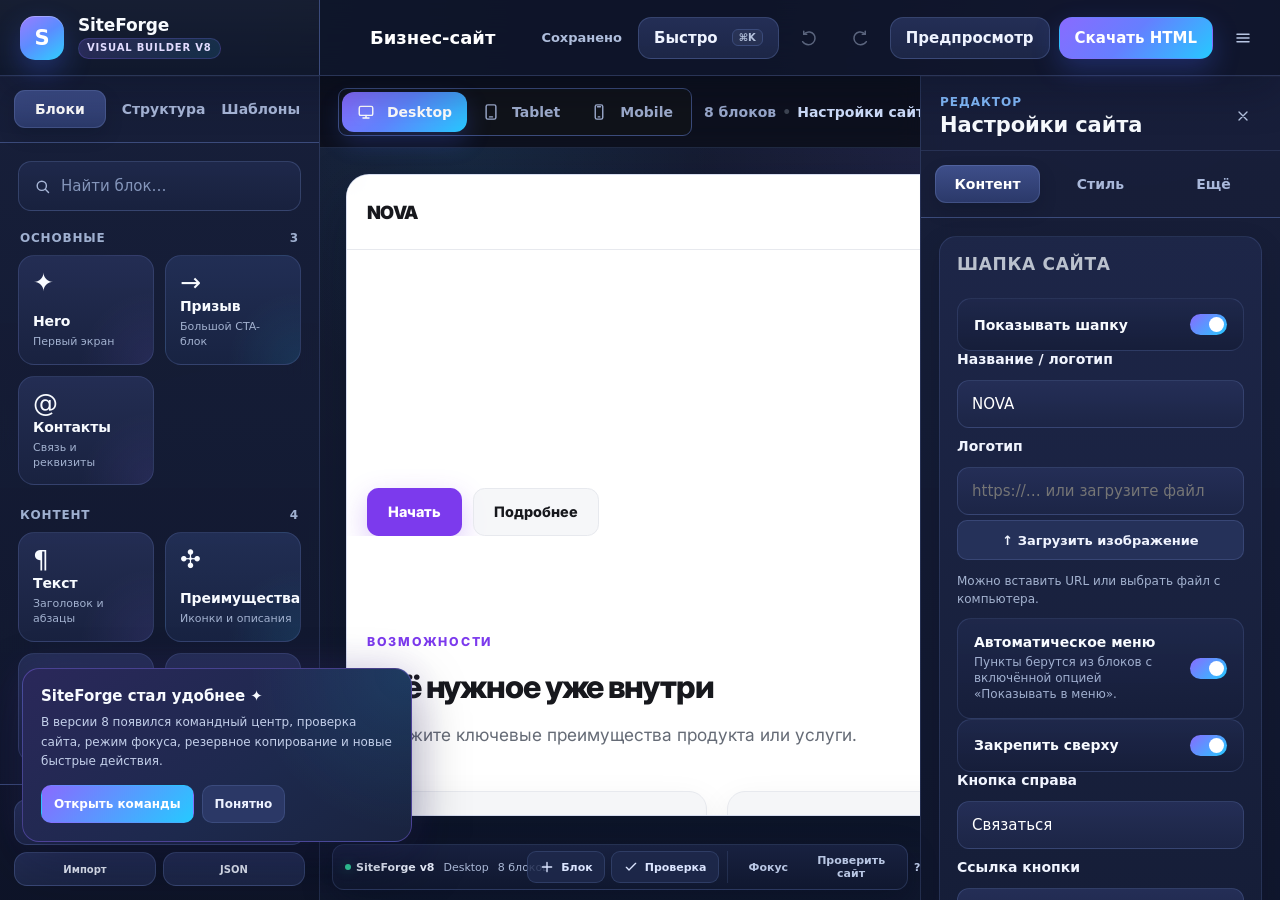
==== commit 19881c2a: "Bust cache for runtime preview hotfix" ====
--- a/index.html
+++ b/index.html
@@ -11,7 +11,7 @@
   <link rel="stylesheet" href="v8-colorful-ui.css" />
   <link rel="stylesheet" href="v8-layout-fix.css" />
   <link rel="stylesheet" href="v8-icons.css" />
-  <link rel="stylesheet" href="v8-preview-fix.css" />
+  <link rel="stylesheet" href="v8-preview-fix.css?v=20260905-runtime2" />
 </head>
 <body>
   <div class="app-shell" id="appShell">
@@ -196,6 +196,6 @@
   <script src="app.js"></script>
   <script src="v8-enhancements.js"></script>
   <script src="v8-icons.js"></script>
-  <script src="v8-preview-fix.js"></script>
+  <script src="v8-preview-fix.js?v=20260905-runtime2"></script>
 </body>
 </html>
--- a/v8-preview-fix.css
+++ b/v8-preview-fix.css
@@ -1,40 +1,61 @@
-/* SiteForge v8 — clean preview and non-overlay editor controls */
-
-/* Reserve real space for the v8 status/actions row instead of covering the canvas. */
+/* SiteForge v8 — safe preview + non-overlay controls */
+
+/* Keep the editor workspace at two rows. The status bar stays outside #appShell
+   to avoid a MutationObserver feedback loop. */
 .workspace {
-  grid-template-rows: 72px minmax(0, 1fr) 46px !important;
-}
-
-.v8-statusbar.v8-statusbar-docked {
-  position: relative !important;
-  inset: auto !important;
-  grid-row: 3;
-  width: 100%;
-  height: 46px;
-  min-height: 46px;
-  margin: 0;
-  padding: 0 14px;
-  border: 0;
-  border-top: 1px solid rgba(105, 128, 190, .22);
-  border-radius: 0;
-  background: linear-gradient(180deg, rgba(19, 27, 52, .96), rgba(14, 21, 42, .98));
-  box-shadow: none;
+  grid-template-rows: 72px minmax(0, 1fr) !important;
+}
+
+/* Reserve visual space below the canvas so the fixed status bar never covers
+   the website preview. */
+.canvas-area {
+  padding-bottom: 82px !important;
+}
+
+.v8-statusbar.v8-statusbar-safe {
+  position: fixed !important;
+  left: calc(var(--left) + 12px) !important;
+  right: calc(var(--right) + 12px) !important;
+  bottom: 10px !important;
+  top: auto !important;
+  width: auto !important;
+  height: 46px !important;
+  min-height: 46px !important;
+  margin: 0 !important;
+  padding: 0 12px !important;
+  display: flex !important;
+  align-items: center;
+  justify-content: space-between;
+  gap: 10px;
+  border: 1px solid rgba(105, 128, 190, .24) !important;
+  border-radius: 12px !important;
+  background: linear-gradient(180deg, rgba(25, 34, 65, .97), rgba(16, 24, 47, .98)) !important;
+  box-shadow: 0 10px 30px rgba(4, 8, 24, .28) !important;
   backdrop-filter: blur(14px);
   pointer-events: auto;
-  z-index: 8;
-}
-
-.v8-statusbar.v8-statusbar-docked .v8-status-group {
-  gap: 10px;
-}
-
-.v8-statusbar.v8-statusbar-docked .v8-status-chip {
+  z-index: 46 !important;
+}
+
+body.v8-focus .v8-statusbar.v8-statusbar-safe {
+  left: 12px !important;
+  right: 12px !important;
+}
+
+body.v8-right-collapsed .v8-statusbar.v8-statusbar-safe {
+  right: 12px !important;
+}
+
+.v8-statusbar.v8-statusbar-safe .v8-status-group {
+  gap: 9px;
+}
+
+.v8-statusbar.v8-statusbar-safe .v8-status-chip {
   font-size: 11px;
 }
 
-.v8-statusbar.v8-statusbar-docked button {
+.v8-statusbar.v8-statusbar-safe button {
   min-height: 30px;
-  padding: 0 10px;
+  padding: 0 9px;
   border: 1px solid transparent;
   border-radius: 9px;
   color: #b8c6e3;
@@ -42,19 +63,19 @@
   font-weight: 750;
 }
 
-.v8-statusbar.v8-statusbar-docked button:hover {
+.v8-statusbar.v8-statusbar-safe button:hover {
+  color: #fff;
   border-color: rgba(117, 143, 207, .25);
   background: rgba(45, 58, 104, .72);
-  color: #fff;
 }
 
 .v8-docked-actions {
   display: inline-flex;
   align-items: center;
   gap: 6px;
-  margin-left: 2px;
-  padding-left: 8px;
-  border-left: 1px solid rgba(112, 136, 198, .18);
+  margin-right: 2px;
+  padding-right: 8px;
+  border-right: 1px solid rgba(112, 136, 198, .18);
 }
 
 .v8-docked-actions #v8AddFab,
@@ -66,7 +87,9 @@
   min-height: 32px;
   padding: 0 11px;
   border: 1px solid rgba(112, 136, 198, .22);
+  border-radius: 9px;
   background: rgba(31, 42, 78, .82);
+  color: #dbe5ff;
 }
 
 .v8-docked-actions #v8AddFab:hover,
@@ -79,29 +102,27 @@
   height: 15px;
 }
 
-/* If old floating container survives for any reason, never let it cover the page. */
+/* The old floating FAB container is no longer needed after its buttons are
+   moved into the safe status bar. */
 .v8-fab {
   display: none !important;
 }
 
-/* Presentation mode must be completely clean. */
-body.v8-presentation .workspace {
-  grid-template-rows: minmax(0, 1fr) !important;
-}
-body.v8-presentation .v8-statusbar {
-  display: none !important;
-}
-
-/* ---------------- Full preview ---------------- */
-body.v8-preview-open {
-  overflow: hidden !important;
-}
-
+body.v8-presentation .v8-statusbar,
 body.v8-preview-open .v8-statusbar,
 body.v8-preview-open .v8-fab,
 body.v8-preview-open .v8-onboarding,
 body.v8-preview-open .toast-region {
   display: none !important;
+}
+
+body.v8-presentation .canvas-area {
+  padding-bottom: 0 !important;
+}
+
+/* ---------------- Full preview ---------------- */
+body.v8-preview-open {
+  overflow: hidden !important;
 }
 
 body.v8-preview-open #modalBackdrop {
@@ -145,10 +166,7 @@
   backdrop-filter: blur(18px);
 }
 
-#previewModal .modal-header > div:first-child {
-  min-width: 0;
-}
-
+#previewModal .modal-header > div:first-child { min-width: 0; }
 #previewModal .eyebrow {
   display: block;
   margin-bottom: 2px;
@@ -156,7 +174,6 @@
   font-size: 10px;
   line-height: 1;
 }
-
 #previewModal .modal-header h2 {
   margin: 0;
   overflow: hidden;
@@ -176,7 +193,6 @@
   border-radius: 12px;
   background: rgba(13, 20, 41, .72);
 }
-
 .preview-device-btn {
   min-width: 42px;
   height: 38px;
@@ -193,18 +209,15 @@
   font-weight: 800;
   transition: .16s ease;
 }
-
 .preview-device-btn:hover {
   color: #fff;
   background: rgba(47, 61, 108, .62);
 }
-
 .preview-device-btn.active {
   color: #fff;
   background: linear-gradient(135deg, #8569ff, #5c88ff 52%, #28c8ff);
   box-shadow: 0 7px 20px rgba(68, 102, 255, .24);
 }
-
 .preview-device-btn svg {
   width: 17px;
   height: 17px;
@@ -216,17 +229,13 @@
   stroke-linejoin: round;
 }
 
-#previewModal .modal-header-actions {
-  gap: 8px;
-}
-
+#previewModal .modal-header-actions { gap: 8px; }
 #previewModal #previewDownloadBtn {
   min-height: 40px;
   padding: 0 14px;
   border-radius: 11px;
   font-size: 13px;
 }
-
 #previewModal [data-close-modal] {
   width: 40px;
   height: 40px;
@@ -235,7 +244,6 @@
   border-radius: 11px;
   background: rgba(38, 49, 89, .76);
 }
-
 #previewModal [data-close-modal]:hover {
   background: rgba(58, 73, 128, .92);
 }
@@ -249,11 +257,8 @@
   align-items: stretch;
   justify-content: center;
   overflow: hidden;
-  background:
-    radial-gradient(circle at 50% -20%, rgba(107, 103, 255, .12), transparent 34%),
-    #0c1328;
-}
-
+  background: radial-gradient(circle at 50% -20%, rgba(107, 103, 255, .12), transparent 34%), #0c1328;
+}
 #previewModal #fullPreviewFrame {
   width: 100%;
   height: 100%;
@@ -265,20 +270,22 @@
   box-shadow: 0 14px 44px rgba(2, 6, 20, .30);
   transition: width .22s ease, max-width .22s ease, border-radius .18s ease;
 }
-
 #previewModal[data-preview-device="desktop"] #fullPreviewFrame {
-  width: 100%;
-  max-width: 100%;
-}
-
+  width: 100%; max-width: 100%;
+}
 #previewModal[data-preview-device="tablet"] #fullPreviewFrame {
-  width: min(820px, 100%);
-  max-width: 820px;
-}
-
+  width: min(820px, 100%); max-width: 820px;
+}
 #previewModal[data-preview-device="mobile"] #fullPreviewFrame {
-  width: min(410px, 100%);
-  max-width: 410px;
+  width: min(410px, 100%); max-width: 410px;
+}
+
+@media (max-width: 1180px) {
+  .v8-statusbar.v8-statusbar-safe {
+    left: 10px !important;
+    right: 10px !important;
+  }
+  .canvas-area { padding-bottom: 76px !important; }
 }
 
 @media (max-width: 900px) {
@@ -288,51 +295,33 @@
     top: 7px !important;
     border-radius: 14px;
   }
-
   #previewModal:not([hidden]) {
     grid-template-rows: auto minmax(0, 1fr);
   }
-
   #previewModal .modal-header {
     min-height: 60px;
     height: auto;
     grid-template-columns: minmax(0, 1fr) auto;
     padding: 8px 10px 8px 14px;
   }
-
   .preview-device-switch {
     grid-row: 2;
     grid-column: 1 / -1;
     justify-self: stretch;
   }
-
-  .preview-device-btn {
-    flex: 1;
-  }
-
-  #previewModal .preview-modal-body {
-    padding: 8px;
-  }
+  .preview-device-btn { flex: 1; }
+  #previewModal .preview-modal-body { padding: 8px; }
 }
 
 @media (max-width: 760px) {
   .workspace {
     grid-template-rows: auto minmax(0, 1fr) !important;
   }
-
-  .v8-statusbar.v8-statusbar-docked {
-    display: none !important;
-  }
-
+  .canvas-area { padding-bottom: 22px !important; }
+  .v8-statusbar.v8-statusbar-safe { display: none !important; }
   #previewModal .eyebrow,
-  #previewModal #previewDownloadBtn {
-    display: none;
-  }
-
-  #previewModal .modal-header h2 {
-    font-size: 14px;
-  }
-
+  #previewModal #previewDownloadBtn { display: none; }
+  #previewModal .modal-header h2 { font-size: 14px; }
   .preview-device-btn {
     min-width: 0;
     height: 36px;
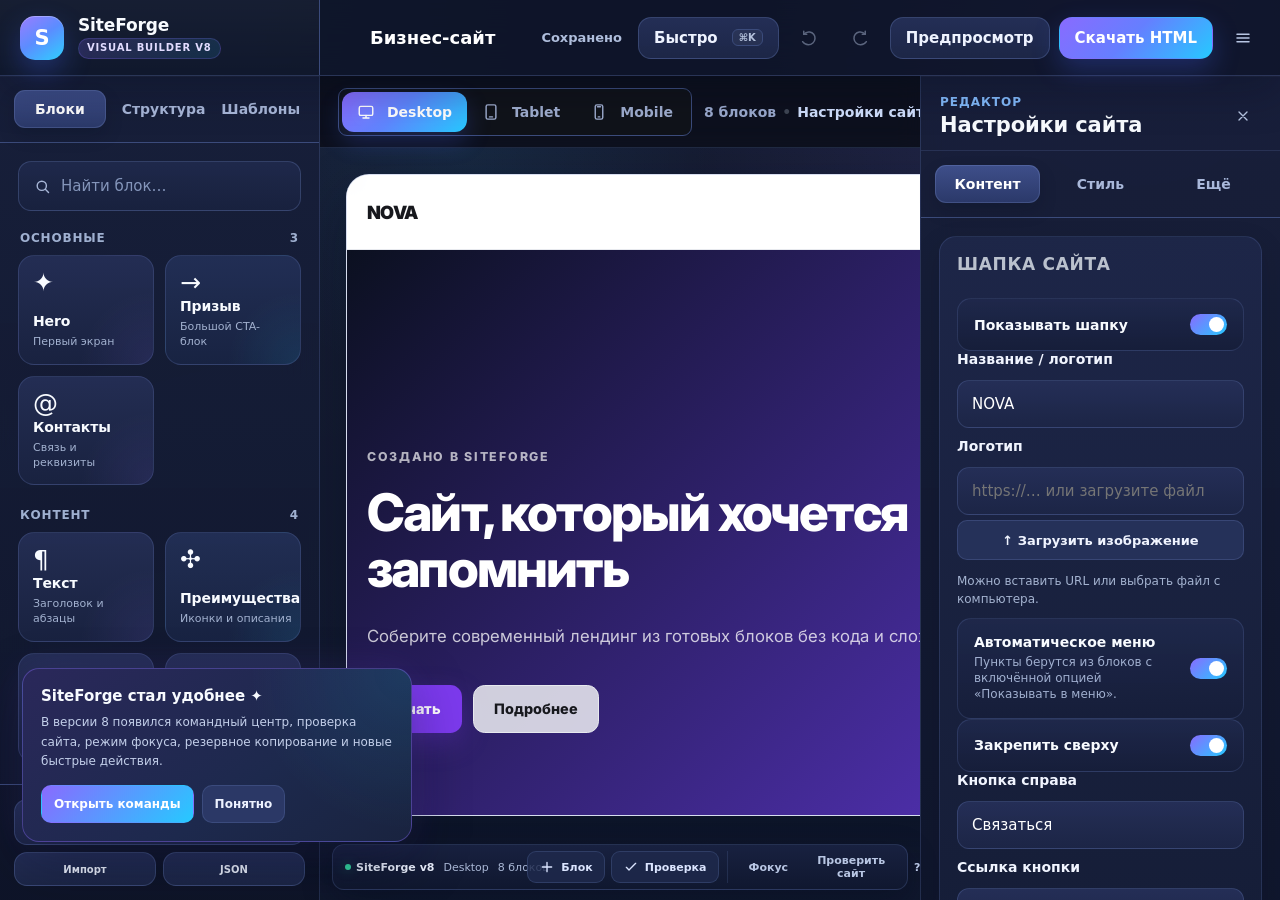
==== commit 6023e602: "Fix hero rendering and enable premium templates" ====
--- a/index.html
+++ b/index.html
@@ -12,6 +12,7 @@
   <link rel="stylesheet" href="v8-layout-fix.css" />
   <link rel="stylesheet" href="v8-icons.css" />
   <link rel="stylesheet" href="v8-preview-fix.css?v=20260905-runtime2" />
+  <link rel="stylesheet" href="v8-premium-templates.css?v=20260905-1" />
 </head>
 <body>
   <div class="app-shell" id="appShell">
@@ -197,5 +198,6 @@
   <script src="v8-enhancements.js"></script>
   <script src="v8-icons.js"></script>
   <script src="v8-preview-fix.js?v=20260905-runtime2"></script>
+  <script src="v8-premium-templates.js?v=20260905-1"></script>
 </body>
 </html>
--- a/v8-premium-templates.css
+++ b/v8-premium-templates.css
@@ -0,0 +1,24 @@
+/* SiteForge v8.3 — premium template gallery */
+.template-grid{display:grid;grid-template-columns:1fr;gap:16px}
+.template-card-v83{overflow:hidden;border-radius:18px;background:linear-gradient(180deg,rgba(26,35,66,.98),rgba(18,25,48,.98));border:1px solid rgba(108,132,197,.24);box-shadow:0 16px 34px rgba(4,8,24,.16);transition:transform .2s ease,border-color .2s ease,box-shadow .2s ease}
+.template-card-v83:hover{transform:translateY(-3px);border-color:rgba(134,160,231,.42);box-shadow:0 22px 46px rgba(4,8,24,.25)}
+.template-cover-v83{position:relative;height:154px;padding:14px;overflow:hidden;background:var(--template-bg);isolation:isolate}
+.template-cover-v83::before{content:"";position:absolute;inset:0;background:radial-gradient(circle at 85% 20%,rgba(255,255,255,.25),transparent 27%),linear-gradient(180deg,rgba(255,255,255,.04),rgba(4,8,24,.12));z-index:-1}
+.template-cover-v83::after{content:"";position:absolute;right:-34px;bottom:-52px;width:150px;height:150px;border-radius:50%;border:22px solid rgba(255,255,255,.075);z-index:-1}
+.template-cover-top{display:flex;align-items:center;gap:7px;color:rgba(255,255,255,.72);font-size:9px;font-weight:800;letter-spacing:.08em;text-transform:uppercase}
+.template-live-dot{width:6px;height:6px;border-radius:50%;background:#fff;box-shadow:0 0 0 4px rgba(255,255,255,.12)}
+.template-cover-copy{position:absolute;left:14px;right:14px;bottom:30px;display:flex;align-items:flex-end;justify-content:space-between;gap:12px;color:#fff}
+.template-cover-copy strong{max-width:72%;font-size:20px;line-height:.95;font-weight:900;letter-spacing:-.055em;text-shadow:0 8px 30px rgba(0,0,0,.24)}
+.template-cover-copy small{padding:5px 7px;border-radius:999px;background:rgba(7,11,29,.25);border:1px solid rgba(255,255,255,.14);backdrop-filter:blur(8px);font-size:8px;font-weight:800;white-space:nowrap}
+.template-cover-ui{position:absolute;left:14px;right:14px;bottom:10px;display:grid;grid-template-columns:1.5fr .7fr .45fr;gap:5px;opacity:.72}
+.template-cover-ui i{height:5px;border-radius:99px;background:rgba(255,255,255,.48)}
+.template-cover-ui i:nth-child(2){background:rgba(255,255,255,.28)}
+.template-cover-ui i:nth-child(3){background:rgba(255,255,255,.18)}
+.template-card-v83 .template-info{padding:15px}
+.template-title-row{display:flex;align-items:center;justify-content:space-between;gap:10px}
+.template-title-row h3{margin:0;font-size:15px}
+.template-title-row>span{color:#7487b3;font-size:10px;font-weight:800}
+.template-card-v83 .template-info p{min-height:34px;margin:7px 0 13px;color:#9eadd0;font-size:11px;line-height:1.5}
+.template-card-v83 .btn{width:100%;min-height:39px;font-size:12px}
+@media(max-width:980px){.template-grid{grid-template-columns:repeat(2,minmax(0,1fr))}}
+@media(max-width:620px){.template-grid{grid-template-columns:1fr}.template-cover-v83{height:146px}}
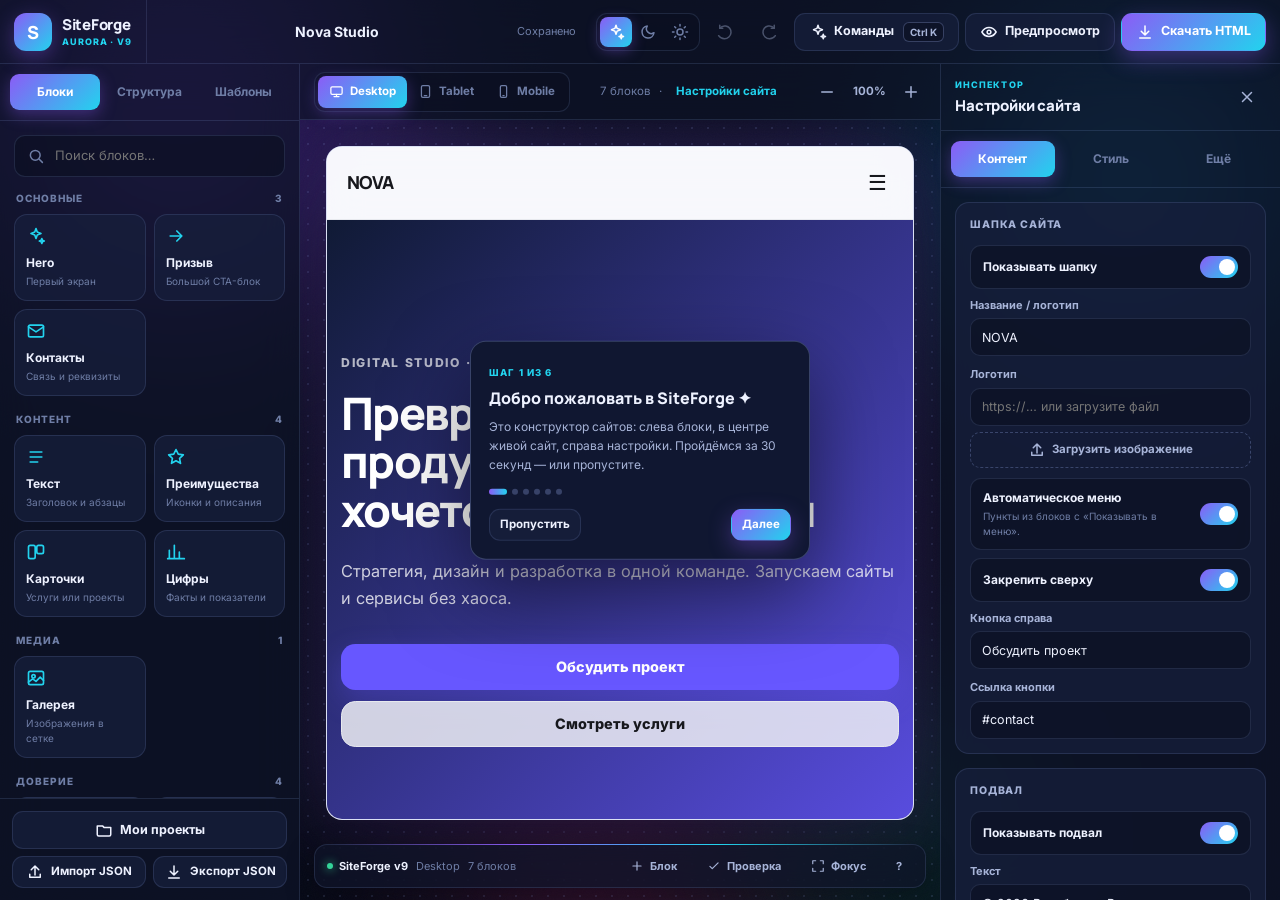
==== commit 8ca20409: "Add files via upload" ====
--- a/index.html
+++ b/index.html
@@ -1,203 +1,910 @@
 <!DOCTYPE html>
-<html lang="ru">
+<html lang="ru" data-theme="aurora">
 <head>
-  <meta charset="UTF-8" />
-  <meta name="viewport" content="width=device-width, initial-scale=1.0" />
-  <meta name="theme-color" content="#172244" />
-  <meta name="description" content="SiteForge v8 — визуальный блочный конструктор сайтов без кода с быстрыми командами, аудитом сайта и удобным экспортом" />
-  <title>SiteForge v8 — визуальный конструктор сайтов</title>
-  <link rel="stylesheet" href="styles.css" />
-  <link rel="stylesheet" href="v8-enhancements.css" />
-  <link rel="stylesheet" href="v8-colorful-ui.css" />
-  <link rel="stylesheet" href="v8-layout-fix.css" />
-  <link rel="stylesheet" href="v8-icons.css" />
-  <link rel="stylesheet" href="v8-preview-fix.css?v=20260905-runtime2" />
-  <link rel="stylesheet" href="v8-premium-templates.css?v=20260905-1" />
+<meta charset="UTF-8">
+<meta name="viewport" content="width=device-width,initial-scale=1">
+<title>SiteForge — визуальный конструктор сайтов</title>
+<style>
+@import url('https://fonts.googleapis.com/css2?family=Inter:wght@400;500;600;700;800;900&family=Manrope:wght@500;600;700;800&display=swap');
+:root{
+--bg:#060a17;--panel:rgba(15,21,42,.68);--panel2:rgba(24,32,62,.72);--solid:#101731;
+--line:rgba(139,160,220,.16);--line2:rgba(139,160,220,.32);
+--text:#eef2ff;--muted:#a7b4d8;--muted2:#6f7ea6;
+--accent:#8b5cf6;--accent2:#22d3ee;--accent3:#f472b6;
+--ok:#34d399;--warn:#fbbf24;--err:#fb7185;--info:#60a5fa;
+--input:rgba(10,15,32,.6);--glow:rgba(139,92,246,.35);
+--top:64px;--left:300px;--right:340px;--r:14px;
+--ease:cubic-bezier(.22,1,.36,1);
+}
+[data-theme="dark"]{--bg:#0b0d13;--panel:rgba(18,21,29,.94);--panel2:rgba(26,30,40,.96);--solid:#141821;--line:rgba(255,255,255,.08);--line2:rgba(255,255,255,.16);--text:#f2f4f8;--muted:#9aa3b5;--muted2:#646e82;--accent:#7c6cff;--accent2:#4cc3ff;--accent3:#ff7ab8;--input:rgba(0,0,0,.28);--glow:rgba(124,108,255,.2)}
+[data-theme="light"]{--bg:#edf0f7;--panel:rgba(255,255,255,.82);--panel2:rgba(255,255,255,.94);--solid:#fff;--line:rgba(23,29,51,.1);--line2:rgba(23,29,51,.2);--text:#161c33;--muted:#525d78;--muted2:#8b94ab;--accent:#6d5cff;--accent2:#0891b2;--accent3:#db2777;--input:rgba(255,255,255,.9);--glow:rgba(109,92,255,.18)}
+*{box-sizing:border-box;margin:0}
+html,body{height:100%}
+body{font:14px/1.5 Inter,system-ui,sans-serif;color:var(--text);background:var(--bg);overflow:hidden;-webkit-font-smoothing:antialiased}
+button,input,textarea,select{font:inherit;color:inherit}
+button{cursor:pointer;border:0;background:none}
+button:disabled{opacity:.4;cursor:not-allowed}
+::selection{background:rgba(139,92,246,.35)}
+*{scrollbar-width:thin;scrollbar-color:var(--line2) transparent}
+::-webkit-scrollbar{width:8px;height:8px}
+::-webkit-scrollbar-thumb{background:var(--line2);border-radius:99px}
+::-webkit-scrollbar-thumb:hover{background:var(--accent)}
+::-webkit-scrollbar-track{background:transparent}
+svg.ic{width:18px;height:18px;fill:none;stroke:currentColor;stroke-width:2;stroke-linecap:round;stroke-linejoin:round;flex:none;display:block}
+.aurora{position:fixed;inset:0;z-index:0;pointer-events:none;overflow:hidden}
+.aurora i{position:absolute;border-radius:50%;filter:blur(90px);opacity:.5;animation:drift 26s var(--ease) infinite alternate}
+.aurora i:nth-child(1){width:52vw;height:52vw;left:-12vw;top:-18vw;background:radial-gradient(circle,#7c3aed,transparent 65%)}
+.aurora i:nth-child(2){width:44vw;height:44vw;right:-10vw;top:-8vw;background:radial-gradient(circle,#0ea5e9,transparent 65%);animation-delay:-8s}
+.aurora i:nth-child(3){width:40vw;height:40vw;left:28vw;bottom:-22vw;background:radial-gradient(circle,#db2777,transparent 65%);animation-delay:-16s;opacity:.32}
+.aurora i:nth-child(4){width:30vw;height:30vw;right:16vw;bottom:-10vw;background:radial-gradient(circle,#10b981,transparent 65%);animation-delay:-4s;opacity:.28}
+.aurora::after{content:"";position:absolute;inset:0;opacity:.05;background-image:url("data:image/svg+xml,%3Csvg xmlns='http://www.w3.org/2000/svg' width='140' height='140'%3E%3Cfilter id='n'%3E%3CfeTurbulence type='fractalNoise' baseFrequency='.9' numOctaves='2'/%3E%3C/filter%3E%3Crect width='140' height='140' filter='url(%23n)' opacity='.6'/%3E%3C/svg%3E")}
+[data-theme="dark"] .aurora i{opacity:.12;animation:none}
+[data-theme="light"] .aurora i{opacity:.22;filter:blur(110px)}
+@keyframes drift{from{transform:translate3d(-4%,-3%,0) scale(1)}to{transform:translate3d(4%,4%,0) scale(1.12)}}
+#boot{position:fixed;inset:0;z-index:9999;background:var(--bg);display:grid;place-items:center;transition:opacity .5s,visibility .5s}
+#boot.off{opacity:0;visibility:hidden}
+.boot-card{width:min(420px,86vw);text-align:center}
+.boot-logo{width:64px;height:64px;margin:0 auto 18px;border-radius:20px;display:grid;place-items:center;font:900 30px Manrope;color:#fff;background:linear-gradient(135deg,var(--accent),var(--accent2));box-shadow:0 0 60px var(--glow);animation:pulse 1.4s ease-in-out infinite}
+@keyframes pulse{50%{transform:scale(1.06);box-shadow:0 0 90px var(--glow)}}
+.boot-card h1{font:800 20px Manrope;letter-spacing:-.02em}
+.boot-card p{color:var(--muted2);font-size:12px;margin:6px 0 22px}
+.sk{height:12px;border-radius:8px;background:linear-gradient(90deg,var(--line) 25%,var(--line2) 50%,var(--line) 75%);background-size:200% 100%;animation:shimmer 1.2s linear infinite;margin:10px 0}
+.sk:nth-child(2){width:80%}.sk:nth-child(3){width:60%}
+@keyframes shimmer{to{background-position:-200% 0}}
+.app{position:relative;z-index:1;display:grid;grid-template-columns:var(--left) minmax(0,1fr) var(--right);grid-template-rows:var(--top) minmax(0,1fr);height:100vh;opacity:0;transform:translateY(8px);transition:opacity .6s var(--ease),transform .6s var(--ease)}
+.app.ready{opacity:1;transform:none}
+.topbar{grid-column:1/-1;display:flex;align-items:center;gap:10px;padding:0 14px;background:var(--panel);backdrop-filter:blur(20px);border-bottom:1px solid var(--line);z-index:50}
+.brand{display:flex;align-items:center;gap:10px;padding-right:14px;border-right:1px solid var(--line);height:100%}
+.brand-mark{position:relative;width:38px;height:38px;border-radius:12px;display:grid;place-items:center;font:900 18px Manrope;color:#fff;background:linear-gradient(135deg,var(--accent),var(--accent2));box-shadow:0 6px 20px var(--glow);overflow:hidden}
+.brand-mark::after{content:"";position:absolute;inset:-40%;background:linear-gradient(115deg,transparent 42%,rgba(255,255,255,.55) 50%,transparent 58%);transform:translateX(-130%);animation:shine 4.5s ease-in-out infinite}
+@keyframes shine{0%,55%{transform:translateX(-130%)}80%,100%{transform:translateX(130%)}}
+.brand b{font:800 15px Manrope;letter-spacing:-.02em;display:block}
+.brand small{display:block;font-size:9px;font-weight:800;letter-spacing:.1em;text-transform:uppercase;color:var(--accent2)}
+.proj{flex:1;display:flex;align-items:center;justify-content:center;gap:10px;min-width:0}
+#projectName{width:min(340px,100%);height:38px;text-align:center;font-weight:700;background:transparent;border:1px solid transparent;border-radius:10px;outline:0;transition:.15s}
+#projectName:hover{border-color:var(--line)}
+#projectName:focus{background:var(--input);border-color:var(--accent);box-shadow:0 0 0 3px var(--glow)}
+#saveState{font-size:11px;color:var(--muted2);white-space:nowrap}
+#saveState.dirty{color:var(--warn)}#saveState.saving{color:var(--info)}
+.actions{display:flex;align-items:center;gap:6px}
+.themes{display:flex;padding:3px;border:1px solid var(--line);border-radius:11px;background:var(--input)}
+.themes button{width:32px;height:30px;border-radius:8px;display:grid;place-items:center;color:var(--muted2);transition:.15s}
+.themes button:hover{color:var(--text)}
+.themes button.on{color:#fff;background:linear-gradient(135deg,var(--accent),var(--accent2));box-shadow:0 4px 14px var(--glow)}
+.btn{display:inline-flex;align-items:center;justify-content:center;gap:7px;min-height:38px;padding:0 14px;border-radius:11px;font-size:12.5px;font-weight:700;border:1px solid var(--line);background:var(--panel2);color:var(--text);transition:.16s var(--ease);position:relative;overflow:hidden;white-space:nowrap}
+.btn:hover{border-color:var(--line2);transform:translateY(-1px)}
+.btn:active{transform:scale(.97)}
+.btn.primary{color:#fff;border-color:transparent;background:linear-gradient(135deg,var(--accent),var(--accent2));box-shadow:0 8px 22px var(--glow)}
+.btn.primary::after{content:"";position:absolute;inset:0;background:linear-gradient(115deg,transparent 40%,rgba(255,255,255,.35) 50%,transparent 60%);transform:translateX(-130%);transition:transform .5s}
+.btn.primary:hover::after{transform:translateX(130%)}
+.btn.danger{color:#fff;background:var(--err);border-color:transparent}
+.btn.sm{min-height:32px;padding:0 10px;font-size:11.5px}
+.btn.full{width:100%}
+.ibtn{width:38px;height:38px;border-radius:11px;display:grid;place-items:center;color:var(--muted);transition:.15s}
+.ibtn:hover{color:var(--text);background:var(--panel2)}
+.ibtn:active{transform:scale(.94)}
+.ibtn.sm{width:30px;height:30px;border-radius:8px}
+kbd{padding:2px 6px;border:1px solid var(--line2);border-radius:6px;background:var(--input);font:700 10px/1.4 Inter;color:var(--muted)}
+.btn kbd{margin-left:2px}
+:focus-visible{outline:2px solid var(--accent2);outline-offset:2px}
+.panel{min-height:0;background:var(--panel);backdrop-filter:blur(20px);display:flex;flex-direction:column;z-index:30}
+.left{border-right:1px solid var(--line)}
+.right{border-left:1px solid var(--line)}
+.tabs{display:flex;gap:4px;padding:10px;border-bottom:1px solid var(--line)}
+.tabs button{flex:1;padding:9px 4px;border-radius:9px;font-size:12px;font-weight:700;color:var(--muted2);transition:.15s}
+.tabs button:hover{color:var(--text);background:var(--panel2)}
+.tabs button.on{color:#fff;background:linear-gradient(135deg,var(--accent),var(--accent2));box-shadow:0 5px 16px var(--glow)}
+.pbody{flex:1;min-height:0;overflow:auto;padding:14px;display:none}
+.pbody.on{display:block;animation:fadeUp .25s var(--ease)}
+@keyframes fadeUp{from{opacity:0;transform:translateY(6px)}to{opacity:1;transform:none}}
+.search{display:flex;align-items:center;gap:8px;height:42px;padding:0 12px;margin-bottom:14px;border:1px solid var(--line);border-radius:11px;background:var(--input);color:var(--muted2);transition:.15s}
+.search:focus-within{border-color:var(--accent);box-shadow:0 0 0 3px var(--glow)}
+.search input{flex:1;min-width:0;border:0;outline:0;background:none;color:var(--text);font-size:13px}
+.cat{margin-bottom:16px}
+.cat h4{display:flex;justify-content:space-between;font-size:10px;font-weight:800;letter-spacing:.1em;text-transform:uppercase;color:var(--muted2);margin:0 2px 8px}
+.bgrid{display:grid;grid-template-columns:1fr 1fr;gap:8px}
+.tile{position:relative;min-height:86px;padding:11px;border:1px solid var(--line);border-radius:13px;background:var(--panel2);text-align:left;display:flex;flex-direction:column;justify-content:space-between;gap:8px;overflow:hidden;transition:.18s var(--ease)}
+.tile::before{content:"";position:absolute;right:-20px;bottom:-24px;width:64px;height:64px;border-radius:50%;background:var(--glow);opacity:0;transform:scale(.6);transition:.25s}
+.tile:hover{border-color:var(--accent);transform:translateY(-2px);box-shadow:0 10px 26px rgba(0,0,0,.2)}
+.tile:hover::before{opacity:1;transform:scale(1)}
+.tile:active{transform:scale(.97)}
+.tile .ic{width:20px;height:20px;color:var(--accent2)}
+.tile b{font-size:12px;display:block}
+.tile small{font-size:10px;color:var(--muted2);display:block;margin-top:2px}
+.hint{font-size:11px;color:var(--muted2);margin-bottom:12px;line-height:1.5}
+.hint b{color:var(--muted)}
+.slist{display:flex;flex-direction:column;gap:7px;position:relative}
+.sitem{display:grid;grid-template-columns:26px minmax(0,1fr) auto;align-items:center;gap:4px;min-height:56px;padding:6px;border:1px solid var(--line);border-radius:12px;background:var(--panel2);transition:border-color .15s,background .15s,opacity .15s;position:relative}
+.sitem:hover{border-color:var(--line2)}
+.sitem.on{border-color:var(--accent);background:linear-gradient(90deg,var(--glow),var(--panel2) 55%)}
+.sitem.hidden-b{opacity:.5}
+.sitem.dragging{opacity:.35;border-style:dashed}
+.sitem .grip{color:var(--muted2);cursor:grab;display:grid;place-items:center;height:100%}
+.sitem .grip:active{cursor:grabbing}
+.sitem .copy{min-width:0;text-align:left;padding:4px;color:inherit}
+.sitem .copy b{display:block;font-size:12px;white-space:nowrap;overflow:hidden;text-overflow:ellipsis}
+.sitem .copy small{display:block;font-size:10px;color:var(--muted2);margin-top:2px}
+.sitem .acts{display:flex;gap:2px}
+.sitem .acts button{width:26px;height:26px;border-radius:7px;display:grid;place-items:center;color:var(--muted2)}
+.sitem .acts button:hover{color:var(--text);background:var(--input)}
+.sitem .acts button.del:hover{color:var(--err)}
+.sitem .acts .ic{width:14px;height:14px}
+.dropline{height:3px;border-radius:99px;background:linear-gradient(90deg,var(--accent),var(--accent2));box-shadow:0 0 12px var(--glow);margin:2px 0;animation:fadeUp .12s}
+.tgrid{display:grid;gap:12px}
+.tcard{border:1px solid var(--line);border-radius:15px;overflow:hidden;background:var(--panel2);transition:.2s var(--ease)}
+.tcard:hover{transform:translateY(-3px);border-color:var(--accent);box-shadow:0 16px 36px rgba(0,0,0,.25)}
+.tcover{position:relative;height:120px;padding:12px;display:flex;flex-direction:column;justify-content:space-between;background:var(--tg);overflow:hidden}
+.tcover::after{content:"";position:absolute;right:-30px;bottom:-46px;width:130px;height:130px;border-radius:50%;border:20px solid rgba(255,255,255,.1)}
+.tcover .top{display:flex;align-items:center;gap:6px;font-size:8.5px;font-weight:800;letter-spacing:.1em;text-transform:uppercase;color:rgba(255,255,255,.8)}
+.tcover .dot{width:6px;height:6px;border-radius:50%;background:#fff;box-shadow:0 0 0 4px rgba(255,255,255,.15);animation:blink 2s infinite}
+@keyframes blink{50%{box-shadow:0 0 0 7px rgba(255,255,255,.25)}}
+.tcover b{font:900 20px/.95 Manrope;color:#fff;letter-spacing:-.04em;text-shadow:0 6px 24px rgba(0,0,0,.3)}
+.tcover small{position:absolute;right:12px;top:12px;padding:4px 8px;border-radius:99px;background:rgba(0,0,0,.3);backdrop-filter:blur(6px);color:#fff;font-size:8.5px;font-weight:800}
+.tinfo{padding:12px}
+.tinfo .row{display:flex;justify-content:space-between;align-items:center}
+.tinfo h3{font-size:13.5px}
+.tinfo .row span{font-size:10px;font-weight:800;color:var(--muted2)}
+.tinfo p{font-size:11px;color:var(--muted);margin:6px 0 10px;line-height:1.5;min-height:32px}
+.lfoot{padding:12px;border-top:1px solid var(--line);display:grid;gap:7px}
+.lfoot .two{display:grid;grid-template-columns:1fr 1fr;gap:7px}
+.work{min-width:0;min-height:0;display:grid;grid-template-rows:56px minmax(0,1fr)}
+.wbar{display:flex;align-items:center;justify-content:space-between;gap:10px;padding:0 14px;border-bottom:1px solid var(--line);background:var(--panel);backdrop-filter:blur(16px)}
+.devices{display:flex;padding:3px;border:1px solid var(--line);border-radius:11px;background:var(--input)}
+.devices button{display:flex;align-items:center;gap:6px;height:32px;padding:0 11px;border-radius:8px;font-size:11.5px;font-weight:700;color:var(--muted2);transition:.15s}
+.devices button:hover{color:var(--text)}
+.devices button.on{color:#fff;background:linear-gradient(135deg,var(--accent),var(--accent2));box-shadow:0 5px 16px var(--glow)}
+.devices .ic{width:15px;height:15px}
+.wstat{font-size:11.5px;color:var(--muted2);display:flex;align-items:center;gap:8px}
+.wstat button{color:var(--accent2);font-weight:700;font-size:11.5px}
+.wstat button:hover{text-decoration:underline}
+.zoom{display:flex;align-items:center;gap:3px}
+.zoom span{min-width:48px;text-align:center;font-size:11.5px;font-weight:700;color:var(--muted)}
+.canvas{min-height:0;overflow:auto;padding:26px 26px 76px;display:flex;justify-content:center;align-items:flex-start;background-image:radial-gradient(var(--line) .8px,transparent .8px);background-size:16px 16px}
+body.grid-on .canvas{background-image:linear-gradient(var(--line) 1px,transparent 1px),linear-gradient(90deg,var(--line) 1px,transparent 1px);background-size:28px 28px}
+.frame{width:100%;max-width:1400px;height:calc(100% - 4px);min-height:520px;background:#fff;border:1px solid var(--line2);border-radius:16px;overflow:hidden;transform-origin:top center;box-shadow:0 30px 80px rgba(0,0,0,.4),0 0 90px var(--glow);transition:width .25s var(--ease),border-radius .2s}
+.frame.tablet{width:820px}
+.frame.mobile{width:390px;border-radius:26px}
+.frame iframe{width:100%;height:100%;border:0;display:block;background:#fff}
+.ihead{display:flex;align-items:center;justify-content:space-between;padding:14px;border-bottom:1px solid var(--line)}
+.ihead small{display:block;font-size:9px;font-weight:800;letter-spacing:.12em;text-transform:uppercase;color:var(--accent2)}
+.ihead h2{font:800 15px Manrope;margin-top:3px;letter-spacing:-.01em}
+.ibody{flex:1;min-height:0;overflow:auto;padding:14px}
+.sec{margin-bottom:14px;padding:14px;border:1px solid var(--line);border-radius:14px;background:var(--panel2)}
+.sec>h3{font-size:10.5px;font-weight:800;letter-spacing:.08em;text-transform:uppercase;color:var(--muted);margin-bottom:12px}
+.fld{margin-bottom:10px}
+.fld:last-child{margin-bottom:0}
+.fld>label{display:block;font-size:11px;font-weight:700;color:var(--muted);margin-bottom:5px}
+.inp,.ta,.sel{width:100%;border:1px solid var(--line);border-radius:10px;background:var(--input);color:var(--text);font-size:12.5px;outline:0;transition:.15s}
+.inp,.sel{height:38px;padding:0 11px}
+.ta{min-height:80px;padding:9px 11px;resize:vertical;line-height:1.5}
+.inp:focus,.ta:focus,.sel:focus{border-color:var(--accent);box-shadow:0 0 0 3px var(--glow)}
+.sel{appearance:none;background-image:linear-gradient(45deg,transparent 50%,var(--muted2) 50%),linear-gradient(135deg,var(--muted2) 50%,transparent 50%);background-position:calc(100% - 16px) 17px,calc(100% - 11px) 17px;background-size:5px 5px;background-repeat:no-repeat}
+.row2{display:grid;grid-template-columns:1fr 1fr;gap:8px}
+.color{display:flex;align-items:center;height:38px;border:1px solid var(--line);border-radius:10px;background:var(--input);overflow:hidden}
+.color input[type=color]{width:38px;height:38px;border:0;padding:4px;background:none;cursor:pointer}
+.color input[type=text]{flex:1;min-width:0;border:0;outline:0;background:none;color:var(--text);font-size:11.5px;text-transform:uppercase;padding:0 8px}
+.tgl{display:flex;align-items:center;justify-content:space-between;gap:10px;padding:10px 12px;border:1px solid var(--line);border-radius:11px;background:var(--input);margin-bottom:8px}
+.tgl b{font-size:12px;display:block}
+.tgl small{font-size:10px;color:var(--muted2);display:block;margin-top:2px}
+.sw{position:relative;width:38px;height:22px;flex:none}
+.sw input{opacity:0;width:0;height:0;position:absolute}
+.sw i{position:absolute;inset:0;border-radius:99px;background:var(--line2);transition:.18s}
+.sw i::after{content:"";position:absolute;top:3px;left:3px;width:16px;height:16px;border-radius:50%;background:#fff;transition:.18s}
+.sw input:checked+i{background:linear-gradient(135deg,var(--accent),var(--accent2))}
+.sw input:checked+i::after{transform:translateX(16px)}
+.item{border:1px solid var(--line);border-radius:11px;background:var(--input);margin-bottom:8px;overflow:hidden}
+.item .ih{display:flex;align-items:center;gap:4px;padding:7px 9px;border-bottom:1px solid var(--line)}
+.item .ih b{flex:1;min-width:0;font-size:11px;white-space:nowrap;overflow:hidden;text-overflow:ellipsis}
+.item .ih button{width:24px;height:24px;border-radius:6px;display:grid;place-items:center;color:var(--muted2)}
+.item .ih button:hover{color:var(--text);background:var(--panel2)}
+.item .ih button.del:hover{color:var(--err)}
+.item .ih .ic{width:13px;height:13px}
+.item .ib{padding:10px}
+.add{width:100%;min-height:36px;border:1px dashed var(--line2);border-radius:10px;color:var(--muted);font-size:11.5px;font-weight:700;display:flex;align-items:center;justify-content:center;gap:6px;transition:.15s}
+.add:hover{border-color:var(--accent);color:var(--accent2);background:var(--glow)}
+.empty{padding:36px 16px;text-align:center;color:var(--muted2)}
+.empty .ic{width:36px;height:36px;margin:0 auto 12px;color:var(--accent)}
+.empty h3{color:var(--text);font-size:14px;margin-bottom:6px}
+.empty p{font-size:11.5px;line-height:1.6}
+.status{position:fixed;left:calc(var(--left) + 14px);right:calc(var(--right) + 14px);bottom:12px;z-index:40;height:44px;display:flex;align-items:center;justify-content:space-between;gap:10px;padding:0 12px;border:1px solid var(--line);border-radius:13px;background:var(--panel);backdrop-filter:blur(18px);box-shadow:0 10px 30px rgba(0,0,0,.25)}
+.status::before{content:"";position:absolute;left:14px;right:14px;top:-1px;height:1px;background:linear-gradient(90deg,transparent,var(--accent),var(--accent2),transparent)}
+.status .g{display:flex;align-items:center;gap:8px;min-width:0}
+.chip{display:inline-flex;align-items:center;gap:6px;font-size:11px;color:var(--muted2);white-space:nowrap}
+.chip b{color:var(--text)}
+.chip .live{width:6px;height:6px;border-radius:50%;background:var(--ok);box-shadow:0 0 10px var(--ok)}
+.status button{display:inline-flex;align-items:center;gap:6px;min-height:30px;padding:0 10px;border-radius:8px;font-size:11px;font-weight:700;color:var(--muted);border:1px solid transparent}
+.status button:hover{color:var(--text);border-color:var(--line);background:var(--panel2)}
+.status .ic{width:14px;height:14px}
+body.focus-on .left,body.focus-on .right{display:none}
+body.focus-on .app{grid-template-columns:1fr}
+body.focus-on .status{left:14px;right:14px}
+body.present .wbar,body.present .status{display:none}
+body.present .canvas{padding:0}
+body.present .frame{max-width:none;width:100%!important;height:100%;border-radius:0;border:0;box-shadow:none}
+body.compact{--left:260px;--right:300px}
+.backdrop{position:fixed;inset:0;z-index:100;background:rgba(3,6,16,.7);backdrop-filter:blur(8px);opacity:0;visibility:hidden;transition:.2s}
+.backdrop.on{opacity:1;visibility:visible}
+.modal{position:fixed;z-index:110;left:50%;top:50%;transform:translate(-50%,-48%) scale(.97);width:min(600px,calc(100vw - 24px));max-height:calc(100vh - 40px);display:flex;flex-direction:column;border:1px solid var(--line2);border-radius:18px;background:var(--solid);box-shadow:0 40px 100px rgba(0,0,0,.5);opacity:0;visibility:hidden;transition:.22s var(--ease);overflow:hidden}
+.modal.on{opacity:1;visibility:visible;transform:translate(-50%,-50%) scale(1)}
+.mhead{display:flex;align-items:center;justify-content:space-between;gap:12px;padding:14px 16px;border-bottom:1px solid var(--line)}
+.mhead h2{font:800 16px Manrope}
+.mhead small{display:block;font-size:9px;font-weight:800;letter-spacing:.12em;text-transform:uppercase;color:var(--accent2);margin-bottom:3px}
+.mbody{padding:16px;overflow:auto}
+.plist{display:grid;gap:8px}
+.prow{display:flex;align-items:center;justify-content:space-between;gap:10px;padding:12px;border:1px solid var(--line);border-radius:12px;background:var(--panel2)}
+.prow.on{border-color:var(--accent)}
+.prow h3{font-size:13px}
+.prow p{font-size:10.5px;color:var(--muted2);margin-top:3px}
+.prow .acts{display:flex;gap:5px}
+#previewModal{width:auto;height:auto;inset:12px;left:12px;top:12px;transform:none;max-height:none;border-radius:16px}
+#previewModal.on{transform:none}
+#previewModal .mhead{display:grid;grid-template-columns:1fr auto auto}
+.pdevices{display:flex;gap:3px;padding:3px;border:1px solid var(--line);border-radius:10px;background:var(--input)}
+.pdevices button{display:flex;align-items:center;gap:6px;height:32px;padding:0 10px;border-radius:7px;font-size:11px;font-weight:700;color:var(--muted2)}
+.pdevices button.on{color:#fff;background:linear-gradient(135deg,var(--accent),var(--accent2))}
+.pdevices .ic{width:14px;height:14px}
+.pvbody{flex:1;min-height:0;display:flex;justify-content:center;padding:12px;background:radial-gradient(circle at 50% -20%,var(--glow),transparent 40%),var(--bg)}
+#fullFrame{width:100%;height:100%;border:0;border-radius:10px;background:#fff;box-shadow:0 14px 44px rgba(0,0,0,.3);transition:width .22s var(--ease)}
+#previewModal[data-pd="tablet"] #fullFrame{width:min(820px,100%)}
+#previewModal[data-pd="mobile"] #fullFrame{width:min(410px,100%)}
+.confirm-text{font-size:13px;color:var(--muted);line-height:1.6}
+.confirm-acts{display:flex;justify-content:flex-end;gap:8px;margin-top:18px}
+#cmdModal{top:12vh;transform:translate(-50%,-8px) scale(.98);width:min(680px,calc(100vw - 24px));max-height:74vh}
+#cmdModal.on{transform:translate(-50%,0) scale(1)}
+.cmdhead{display:flex;align-items:center;gap:10px;padding:14px;border-bottom:1px solid var(--line)}
+.cmdhead .ic{color:var(--muted2)}
+#cmdInput{flex:1;border:0;outline:0;background:none;color:var(--text);font-size:15px;font-weight:600}
+#cmdInput::placeholder{color:var(--muted2)}
+#cmdList{overflow:auto;padding:8px}
+.cgroup{padding:9px 10px 5px;font-size:9.5px;font-weight:800;letter-spacing:.1em;text-transform:uppercase;color:var(--muted2)}
+.citem{width:100%;display:grid;grid-template-columns:36px minmax(0,1fr) auto;gap:10px;align-items:center;padding:9px 10px;border-radius:11px;text-align:left;color:var(--text);transition:.12s}
+.citem:hover,.citem.on{background:var(--panel2);transform:translateX(2px)}
+.citem .ci{width:34px;height:34px;border-radius:9px;display:grid;place-items:center;border:1px solid var(--line);background:var(--input);color:var(--accent2)}
+.citem .ci .ic{width:16px;height:16px}
+.citem b{display:block;font-size:12.5px}
+.citem small{display:block;font-size:10.5px;color:var(--muted2);margin-top:2px}
+.cempty{padding:30px;text-align:center;color:var(--muted2);font-size:12.5px}
+#sheet{width:min(760px,calc(100vw - 24px))}
+.score{font:900 30px Manrope;letter-spacing:-.03em}
+.score.good{color:var(--ok)}.score.warn{color:var(--warn)}.score.bad{color:var(--err)}
+.cards2{display:grid;grid-template-columns:1fr 1fr;gap:10px;margin-bottom:14px}
+.card{padding:14px;border:1px solid var(--line);border-radius:13px;background:var(--panel2)}
+.card h3{font-size:12px;margin-bottom:6px}
+.card p{font-size:11px;color:var(--muted);line-height:1.55}
+.arow{display:grid;grid-template-columns:28px 1fr;gap:10px;padding:11px;border:1px solid var(--line);border-radius:11px;background:var(--panel2);margin-bottom:7px}
+.arow .ai{width:28px;height:28px;border-radius:8px;display:grid;place-items:center;font-weight:900}
+.arow.good .ai{color:var(--ok);background:rgba(52,211,153,.12)}
+.arow.warn .ai{color:var(--warn);background:rgba(251,191,36,.12)}
+.arow.bad .ai{color:var(--err);background:rgba(251,113,133,.12)}
+.arow b{font-size:12px;display:block}
+.arow small{font-size:10.5px;color:var(--muted2);display:block;margin-top:2px}
+.kgrid{display:grid;grid-template-columns:1fr 1fr;gap:8px}
+.krow{display:flex;justify-content:space-between;align-items:center;gap:10px;padding:10px 12px;border:1px solid var(--line);border-radius:10px;background:var(--panel2);font-size:11.5px;color:var(--muted)}
+#tourSpot{position:fixed;z-index:200;border-radius:14px;box-shadow:0 0 0 100vmax rgba(3,6,16,.78),0 0 0 2px var(--accent2),0 0 30px var(--glow);pointer-events:none;transition:.3s var(--ease);opacity:0}
+#tourSpot.on{opacity:1}
+#tourCard{position:fixed;z-index:210;width:min(340px,calc(100vw - 24px));padding:18px;border:1px solid var(--line2);border-radius:16px;background:var(--solid);box-shadow:0 30px 80px rgba(0,0,0,.5);opacity:0;visibility:hidden;transition:.25s var(--ease)}
+#tourCard.on{opacity:1;visibility:visible}
+#tourCard .step{font-size:9.5px;font-weight:800;letter-spacing:.12em;text-transform:uppercase;color:var(--accent2)}
+#tourCard h3{font:800 16px Manrope;margin:6px 0 8px}
+#tourCard p{font-size:12px;color:var(--muted);line-height:1.6}
+.dots{display:flex;gap:5px;margin:14px 0}
+.dots i{width:6px;height:6px;border-radius:99px;background:var(--line2);transition:.2s}
+.dots i.on{width:18px;background:linear-gradient(90deg,var(--accent),var(--accent2))}
+.tacts{display:flex;justify-content:space-between;gap:8px}
+.tacts .r{display:flex;gap:6px}
+#toasts{position:fixed;right:16px;bottom:16px;z-index:300;display:flex;flex-direction:column;gap:8px;width:min(340px,calc(100vw - 32px))}
+.toast{position:relative;display:flex;align-items:flex-start;gap:10px;padding:12px 14px;border:1px solid var(--line2);border-radius:13px;background:var(--solid);box-shadow:0 16px 40px rgba(0,0,0,.35);overflow:hidden;animation:toastIn .25s var(--ease)}
+.toast::before{content:"";position:absolute;left:0;top:0;bottom:0;width:3px;background:var(--accent)}
+.toast.ok::before{background:var(--ok)}.toast.warn::before{background:var(--warn)}.toast.err::before{background:var(--err)}
+.toast .ti{width:24px;height:24px;border-radius:7px;display:grid;place-items:center;flex:none;background:var(--panel2)}
+.toast.ok .ti{color:var(--ok)}.toast.warn .ti{color:var(--warn)}.toast.err .ti{color:var(--err)}
+.toast .ti .ic{width:14px;height:14px}
+.toast b{font-size:12px;display:block}
+.toast span{font-size:10.5px;color:var(--muted2);display:block;margin-top:2px}
+.toast button{margin-left:auto;color:var(--accent2);font-size:11px;font-weight:800;white-space:nowrap}
+.toast.out{animation:toastOut .2s forwards}
+@keyframes toastIn{from{opacity:0;transform:translateY(10px) scale(.97)}to{opacity:1;transform:none}}
+@keyframes toastOut{to{opacity:0;transform:translateY(6px)}}
+.mobile-only{display:none}
+@media(max-width:1200px){:root{--left:270px;--right:310px}.devices button span{display:none}.btn kbd{display:none}}
+@media(max-width:980px){
+.app{grid-template-columns:1fr}
+.left,.right{position:fixed;top:var(--top);bottom:0;width:min(330px,88vw);z-index:80;transition:transform .25s var(--ease);box-shadow:0 0 60px rgba(0,0,0,.4)}
+.left{left:0;transform:translateX(-105%)}
+.right{right:0;transform:translateX(105%)}
+.left.open,.right.open{transform:none}
+.mobile-only{display:grid}
+.status{left:12px;right:12px}
+.brand small,.brand b{display:none}
+.brand{border:0;padding-right:4px}
+#saveState{display:none}
+.actions .hide-m{display:none}
+}
+@media(max-width:640px){
+.topbar{padding:0 8px;gap:6px}
+.actions .btn span{display:none}
+.actions .btn{padding:0 10px}
+.canvas{padding:12px 8px 70px}
+.status .hide-s{display:none}
+.cards2,.kgrid{grid-template-columns:1fr}
+#previewModal .mhead{grid-template-columns:1fr auto}
+.pdevices{grid-column:1/-1}
+}
+@media(prefers-reduced-motion:reduce){*,*::before,*::after{animation-duration:.001s!important;transition-duration:.001s!important}}
+</style>
 </head>
 <body>
-  <div class="app-shell" id="appShell">
-    <header class="topbar">
-      <div class="brand" aria-label="SiteForge">
-        <div class="brand-mark" aria-hidden="true">S</div>
-        <div class="brand-copy">
-          <strong>SiteForge</strong>
-          <span>Visual Builder v8</span>
-        </div>
-      </div>
-
-      <div class="project-title-wrap">
-        <label class="sr-only" for="projectName">Название проекта</label>
-        <input id="projectName" class="project-title" type="text" value="Новый сайт" maxlength="80" autocomplete="off" />
-        <span class="save-state" id="saveState">Сохранено</span>
-      </div>
-
-      <div class="topbar-actions">
-        <button class="icon-btn" id="undoBtn" type="button" title="Отменить (Ctrl+Z)" aria-label="Отменить">↶</button>
-        <button class="icon-btn" id="redoBtn" type="button" title="Повторить (Ctrl+Y)" aria-label="Повторить">↷</button>
-        <button class="btn btn-ghost compact" id="previewBtn" type="button">Предпросмотр</button>
-        <button class="btn btn-primary compact" id="exportHtmlBtn" type="button">Скачать HTML</button>
-        <button class="icon-btn mobile-menu-btn" id="mobileMenuBtn" type="button" aria-label="Открыть меню">☰</button>
-      </div>
-    </header>
-
-    <aside class="sidebar sidebar-left" id="leftSidebar">
-      <div class="sidebar-tabs" role="tablist" aria-label="Инструменты">
-        <button class="sidebar-tab active" data-left-tab="blocks" type="button">Блоки</button>
-        <button class="sidebar-tab" data-left-tab="structure" type="button">Структура</button>
-        <button class="sidebar-tab" data-left-tab="templates" type="button">Шаблоны</button>
-      </div>
-
-      <div class="sidebar-content active" data-left-panel="blocks">
-        <div class="search-box">
-          <span aria-hidden="true">⌕</span>
-          <input id="blockSearch" type="search" placeholder="Найти блок…" autocomplete="off" />
-        </div>
-        <div class="block-categories" id="blockCategories"></div>
-      </div>
-
-      <div class="sidebar-content" data-left-panel="structure">
-        <div class="panel-heading">
-          <div>
-            <h2>Структура страницы</h2>
-            <p>Меняйте порядок, скрывайте и дублируйте блоки.</p>
-          </div>
-        </div>
-        <div class="structure-list" id="structureList"></div>
-      </div>
-
-      <div class="sidebar-content" data-left-panel="templates">
-        <div class="panel-heading">
-          <div>
-            <h2>Готовые старты</h2>
-            <p>Создайте основу сайта за один клик.</p>
-          </div>
-        </div>
-        <div class="template-grid" id="templateGrid"></div>
-      </div>
-
-      <div class="sidebar-footer-actions">
-        <button class="btn btn-ghost full" id="projectsBtn" type="button">Мои проекты</button>
-        <div class="split-actions">
-          <button class="btn btn-ghost" id="importProjectBtn" type="button">Импорт</button>
-          <button class="btn btn-ghost" id="exportProjectBtn" type="button">JSON</button>
-        </div>
-        <input id="projectFileInput" type="file" accept="application/json,.json" hidden />
-      </div>
-    </aside>
-
-    <main class="workspace">
-      <div class="workspace-toolbar">
-        <div class="device-switch" role="group" aria-label="Размер предпросмотра">
-          <button class="device-btn active" data-device="desktop" type="button" title="Компьютер">▱ <span>Desktop</span></button>
-          <button class="device-btn" data-device="tablet" type="button" title="Планшет">▯ <span>Tablet</span></button>
-          <button class="device-btn" data-device="mobile" type="button" title="Телефон">▯ <span>Mobile</span></button>
-        </div>
-
-        <div class="workspace-status">
-          <span id="blockCount">0 блоков</span>
-          <span class="dot-separator">•</span>
-          <button class="link-btn" id="openPageSettingsBtn" type="button">Настройки сайта</button>
-        </div>
-
-        <div class="zoom-controls">
-          <button class="icon-btn small" id="zoomOutBtn" type="button" aria-label="Уменьшить масштаб">−</button>
-          <button class="zoom-value" id="zoomResetBtn" type="button" title="Сбросить масштаб">100%</button>
-          <button class="icon-btn small" id="zoomInBtn" type="button" aria-label="Увеличить масштаб">+</button>
-        </div>
-      </div>
-
-      <div class="canvas-area" id="canvasArea">
-        <div class="canvas-frame desktop" id="canvasFrame">
-          <iframe id="previewFrame" title="Предпросмотр сайта" sandbox="allow-scripts allow-forms allow-popups allow-modals"></iframe>
-        </div>
-      </div>
-    </main>
-
-    <aside class="sidebar sidebar-right" id="rightSidebar">
-      <div class="inspector-header">
-        <div>
-          <span class="eyebrow">Редактор</span>
-          <h2 id="inspectorTitle">Настройки сайта</h2>
-        </div>
-        <button class="icon-btn small right-close" id="rightCloseBtn" type="button" aria-label="Закрыть редактор">×</button>
-      </div>
-
-      <div class="inspector-tabs" id="inspectorTabs" role="tablist" aria-label="Разделы редактора">
-        <button class="inspector-tab active" data-inspector-tab="content" type="button">Контент</button>
-        <button class="inspector-tab" data-inspector-tab="style" type="button">Стиль</button>
-        <button class="inspector-tab" data-inspector-tab="advanced" type="button">Ещё</button>
-      </div>
-
-      <div class="inspector-scroll" id="inspectorContent"></div>
-    </aside>
-  </div>
-
-  <div class="modal-backdrop" id="modalBackdrop" hidden></div>
-
-  <section class="modal" id="projectsModal" role="dialog" aria-modal="true" aria-labelledby="projectsModalTitle" hidden>
-    <div class="modal-header">
-      <div>
-        <span class="eyebrow">Локально в браузере</span>
-        <h2 id="projectsModalTitle">Мои проекты</h2>
-      </div>
-      <button class="icon-btn" data-close-modal type="button" aria-label="Закрыть">×</button>
-    </div>
-    <div class="modal-body">
-      <div class="project-modal-actions">
-        <button class="btn btn-primary" id="newProjectBtn" type="button">+ Новый проект</button>
-        <p>Проекты сохраняются только на этом устройстве. Для переноса используйте JSON.</p>
-      </div>
-      <div class="saved-projects" id="savedProjects"></div>
-    </div>
-  </section>
-
-  <section class="modal modal-wide" id="previewModal" role="dialog" aria-modal="true" aria-labelledby="previewModalTitle" hidden>
-    <div class="modal-header">
-      <div>
-        <span class="eyebrow">Чистый просмотр сайта</span>
-        <h2 id="previewModalTitle">Предпросмотр</h2>
-      </div>
-      <div class="modal-header-actions">
-        <button class="btn btn-primary compact" id="previewDownloadBtn" type="button">Скачать HTML</button>
-        <button class="icon-btn" data-close-modal type="button" aria-label="Закрыть">×</button>
-      </div>
-    </div>
-    <div class="preview-modal-body">
-      <iframe id="fullPreviewFrame" title="Полный предпросмотр сайта" sandbox="allow-scripts allow-forms allow-popups allow-modals"></iframe>
-    </div>
-  </section>
-
-  <section class="modal" id="confirmModal" role="dialog" aria-modal="true" aria-labelledby="confirmTitle" hidden>
-    <div class="modal-header">
-      <div>
-        <span class="eyebrow">Подтверждение</span>
-        <h2 id="confirmTitle">Продолжить?</h2>
-      </div>
-      <button class="icon-btn" data-close-modal type="button" aria-label="Закрыть">×</button>
-    </div>
-    <div class="modal-body">
-      <p class="confirm-copy" id="confirmText"></p>
-      <div class="confirm-actions">
-        <button class="btn btn-ghost" data-close-modal type="button">Отмена</button>
-        <button class="btn btn-danger" id="confirmAcceptBtn" type="button">Продолжить</button>
-      </div>
-    </div>
-  </section>
-
-  <div class="toast-region" id="toastRegion" aria-live="polite" aria-atomic="true"></div>
-
-  <template id="emptyInspectorTemplate">
-    <div class="inspector-empty">
-      <div class="inspector-empty-icon">✦</div>
-      <h3>Выберите блок</h3>
-      <p>Нажмите на блок в структуре или прямо в предпросмотре, чтобы изменить его содержимое и дизайн.</p>
-    </div>
-  </template>
-
-  <script src="app.js"></script>
-  <script src="v8-enhancements.js"></script>
-  <script src="v8-icons.js"></script>
-  <script src="v8-preview-fix.js?v=20260905-runtime2"></script>
-  <script src="v8-premium-templates.js?v=20260905-1"></script>
+<div class="aurora" aria-hidden="true"><i></i><i></i><i></i><i></i></div>
+<div id="boot"><div class="boot-card">
+<div class="boot-logo">S</div><h1>SiteForge</h1><p>Готовим рабочее пространство…</p>
+<div class="sk"></div><div class="sk"></div><div class="sk"></div>
+</div></div>
+<div class="app" id="app">
+<header class="topbar">
+<button class="ibtn mobile-only" id="menuBtn" title="Меню"></button>
+<div class="brand"><div class="brand-mark">S</div><div><b>SiteForge</b><small>Aurora · v9</small></div></div>
+<div class="proj"><input id="projectName" autocomplete="off" placeholder="Название проекта"><span id="saveState">Сохранено</span></div>
+<div class="actions">
+<div class="themes" id="themeSwitch" role="group" aria-label="Тема">
+<button data-set-theme="aurora" title="Aurora — живой фон"></button>
+<button data-set-theme="dark" title="Тёмная спокойная"></button>
+<button data-set-theme="light" title="Светлая"></button>
+</div>
+<button class="ibtn hide-m" id="undoBtn" title="Отменить (Ctrl+Z)"></button>
+<button class="ibtn hide-m" id="redoBtn" title="Повторить (Ctrl+Y)"></button>
+<button class="btn hide-m" id="cmdBtn"><span>Команды</span><kbd>Ctrl K</kbd></button>
+<button class="btn" id="previewBtn"><span>Предпросмотр</span></button>
+<button class="btn primary" id="exportBtn"><span>Скачать HTML</span></button>
+</div>
+</header>
+<aside class="panel left" id="leftPanel">
+<div class="tabs">
+<button data-ltab="blocks" class="on">Блоки</button>
+<button data-ltab="structure">Структура</button>
+<button data-ltab="templates">Шаблоны</button>
+</div>
+<div class="pbody on" data-lp="blocks">
+<div class="search" id="blockSearchWrap"><input id="blockSearch" placeholder="Поиск блоков…" autocomplete="off"></div>
+<div id="blockCats"></div>
+</div>
+<div class="pbody" data-lp="structure">
+<p class="hint"><b>Перетаскивайте</b> блоки за ⋮⋮, чтобы менять порядок. Глаз — скрыть, копия — дублировать.</p>
+<div class="slist" id="structureList"></div>
+</div>
+<div class="pbody" data-lp="templates">
+<p class="hint">Готовые сайты за один клик. Текущие блоки будут заменены — отмена через <b>Ctrl+Z</b>.</p>
+<div class="tgrid" id="templateGrid"></div>
+</div>
+<div class="lfoot">
+<button class="btn full" id="projectsBtn">Мои проекты</button>
+<div class="two"><button class="btn sm" id="importBtn">Импорт JSON</button><button class="btn sm" id="exportJsonBtn">Экспорт JSON</button></div>
+</div>
+</aside>
+<main class="work">
+<div class="wbar">
+<div class="devices" id="deviceSwitch">
+<button data-device="desktop" class="on"><span>Desktop</span></button>
+<button data-device="tablet"><span>Tablet</span></button>
+<button data-device="mobile"><span>Mobile</span></button>
+</div>
+<div class="wstat"><span id="blockCount">0 блоков</span>·<button id="pageSettingsBtn">Настройки сайта</button></div>
+<div class="zoom"><button class="ibtn sm" id="zoomOut" title="Уменьшить"></button><span id="zoomVal">100%</span><button class="ibtn sm" id="zoomIn" title="Увеличить"></button></div>
+</div>
+<div class="canvas" id="canvasArea"><div class="frame" id="canvasFrame"><iframe id="previewFrame" title="Предпросмотр сайта"></iframe></div></div>
+</main>
+<aside class="panel right" id="rightPanel">
+<div class="ihead"><div><small>Инспектор</small><h2 id="inspectorTitle">Настройки сайта</h2></div><button class="ibtn" id="rightClose" title="Закрыть"></button></div>
+<div class="tabs"><button data-itab="content" class="on">Контент</button><button data-itab="style">Стиль</button><button data-itab="more">Ещё</button></div>
+<div class="ibody" id="inspectorBody"></div>
+</aside>
+</div>
+<div class="status" id="statusbar">
+<div class="g"><span class="chip"><i class="live"></i><b>SiteForge v9</b></span><span class="chip hide-s" id="stDevice">Desktop</span><span class="chip hide-s" id="stBlocks">0 блоков</span></div>
+<div class="g">
+<button id="stAdd">Блок</button><button id="stCheck">Проверка</button>
+<button id="stFocus">Фокус</button><button id="stHelp" title="Горячие клавиши">?</button>
+</div>
+</div>
+<div class="backdrop" id="backdrop"></div>
+<section class="modal" id="projectsModal">
+<div class="mhead"><div><small>Локально в браузере</small><h2>Мои проекты</h2></div><div style="display:flex;gap:6px"><button class="btn sm primary" id="newProjectBtn">Новый</button><button class="ibtn" data-close></button></div></div>
+<div class="mbody"><p class="hint">Проекты хранятся только на этом устройстве. Для переноса используйте экспорт JSON.</p><div class="plist" id="projectsList"></div></div>
+</section>
+<section class="modal" id="previewModal" data-pd="desktop">
+<div class="mhead">
+<div><small>Чистый просмотр</small><h2>Предпросмотр</h2></div>
+<div class="pdevices" id="pdevices"><button data-pd="desktop" class="on"><span>Desktop</span></button><button data-pd="tablet"><span>Tablet</span></button><button data-pd="mobile"><span>Mobile</span></button></div>
+<div style="display:flex;gap:6px"><button class="btn sm primary" id="previewDownload">Скачать HTML</button><button class="ibtn" data-close></button></div>
+</div>
+<div class="pvbody"><iframe id="fullFrame" title="Полный предпросмотр"></iframe></div>
+</section>
+<section class="modal" id="confirmModal">
+<div class="mhead"><h2 id="confirmTitle">Подтверждение</h2><button class="ibtn" data-close></button></div>
+<div class="mbody"><p class="confirm-text" id="confirmText"></p><div class="confirm-acts"><button class="btn" data-close>Отмена</button><button class="btn danger" id="confirmOk">Продолжить</button></div></div>
+</section>
+<section class="modal" id="cmdModal">
+<div class="cmdhead"><input id="cmdInput" placeholder="Что вы хотите сделать?" autocomplete="off"><kbd>Esc</kbd></div>
+<div id="cmdList"></div>
+</section>
+<section class="modal" id="sheet">
+<div class="mhead"><div><small id="sheetSub"></small><h2 id="sheetTitle"></h2></div><button class="ibtn" data-close></button></div>
+<div class="mbody" id="sheetBody"></div>
+</section>
+<div id="tourSpot"></div>
+<div id="tourCard"><span class="step" id="tourStep"></span><h3 id="tourTitle"></h3><p id="tourText"></p><div class="dots" id="tourDots"></div><div class="tacts"><button class="btn sm" id="tourSkip">Пропустить</button><div class="r"><button class="btn sm" id="tourPrev">Назад</button><button class="btn sm primary" id="tourNext">Далее</button></div></div></div>
+<div id="toasts"></div>
+<input type="file" id="fileImport" accept=".json,application/json" hidden>
+<script>
+/* Аварийный выход из загрузочного экрана: сработает даже если основной скрипт упадёт */
+setTimeout(function(){var b=document.getElementById('boot'),a=document.getElementById('app');if(b)b.classList.add('off');if(a)a.classList.add('ready');},5000);
+</script>
+<script>
+(()=>{'use strict';
+const $=s=>document.querySelector(s),$$=s=>[...document.querySelectorAll(s)];
+const uid=p=>p+'_'+Math.random().toString(36).slice(2,9);
+const clone=v=>JSON.parse(JSON.stringify(v));
+const esc=v=>String(v??'').replace(/[&<>"']/g,c=>({'&':'&amp;','<':'&lt;','>':'&gt;','"':'&quot;',"'":'&#39;'}[c]));
+const setP=(o,p,v)=>{const k=p.split('.');let c=o;for(let i=0;i<k.length-1;i++){if(c[k[i]]==null)c[k[i]]={};c=c[k[i]];}c[k.at(-1)]=v;};
+const plural=(n,a,b,c)=>{const m=n%10,h=n%100;return m===1&&h!==11?a:m>=2&&m<=4&&(h<12||h>14)?b:c;};
+const safeUrl=v=>{const r=String(v||'').trim();if(!r)return'#';if(/^(#|\/|\.\/|https?:|mailto:|tel:|data:image)/i.test(r))return r;return'https://'+r;};
+const slug=v=>String(v||'').toLowerCase().trim().replace(/[а-яё]/g,c=>({а:'a',б:'b',в:'v',г:'g',д:'d',е:'e',ё:'e',ж:'zh',з:'z',и:'i',й:'y',к:'k',л:'l',м:'m',н:'n',о:'o',п:'p',р:'r',с:'s',т:'t',у:'u',ф:'f',х:'h',ц:'c',ч:'ch',ш:'sh',щ:'sch',ъ:'',ы:'y',ь:'',э:'e',ю:'yu',я:'ya'}[c]||c)).replace(/[^a-z0-9]+/g,'-').replace(/^-+|-+$/g,'')||'sec-'+Math.random().toString(36).slice(2,6);
+const I={
+menu:'<path d="M4 7h16M4 12h16M4 17h16"/>',x:'<path d="M6 6l12 12M18 6L6 18"/>',
+undo:'<path d="M9 7H5v-4"/><path d="M5 7c2-2.3 5-3.5 8-3 4.3.7 7.4 4.6 7 9-.4 4.5-4.2 8-8.8 8-3.2 0-6-1.6-7.7-4.1"/>',
+redo:'<path d="M15 7h4v-4"/><path d="M19 7c-2-2.3-5-3.5-8-3-4.3.7-7.4 4.6-7 9 .4 4.5 4.2 8 8.8 8 3.2 0 6-1.6 7.7-4.1"/>',
+search:'<circle cx="11" cy="11" r="6.5"/><path d="M16 16l4.5 4.5"/>',
+plus:'<path d="M12 5v14M5 12h14"/>',minus:'<path d="M5 12h14"/>',
+monitor:'<rect x="3" y="4.5" width="18" height="12" rx="2"/><path d="M8 20h8M12 16.5V20"/>',
+tablet:'<rect x="5.5" y="2.5" width="13" height="19" rx="2.2"/><path d="M10 18.5h4"/>',
+phone:'<rect x="7" y="2.5" width="10" height="19" rx="2.2"/><path d="M11 18.5h2"/>',
+grip:'<circle cx="9" cy="6" r="1" fill="currentColor"/><circle cx="15" cy="6" r="1" fill="currentColor"/><circle cx="9" cy="12" r="1" fill="currentColor"/><circle cx="15" cy="12" r="1" fill="currentColor"/><circle cx="9" cy="18" r="1" fill="currentColor"/><circle cx="15" cy="18" r="1" fill="currentColor"/>',
+eye:'<path d="M2.5 12s3.5-6 9.5-6 9.5 6 9.5 6-3.5 6-9.5 6-9.5-6-9.5-6z"/><circle cx="12" cy="12" r="2.5"/>',
+eyeOff:'<path d="M3 3l18 18"/><path d="M10.6 6.2A10 10 0 0 1 12 6c6 0 9.5 6 9.5 6a17 17 0 0 1-3 3.7M6.4 6.4C3.9 8.2 2.5 12 2.5 12S6 18 12 18c1 0 1.9-.2 2.8-.4"/>',
+copy:'<rect x="8" y="8" width="11" height="11" rx="2"/><path d="M16 8V6a2 2 0 0 0-2-2H6a2 2 0 0 0-2 2v8a2 2 0 0 0 2 2h2"/>',
+trash:'<path d="M4 7h16M9 7V4h6v3M7 7l1 13h8l1-13M10 11v5M14 11v5"/>',
+up:'<path d="M12 19V5M6.5 10.5L12 5l5.5 5.5"/>',down:'<path d="M12 5v14M6.5 13.5L12 19l5.5-5.5"/>',
+upload:'<path d="M12 16V4M7 9l5-5 5 5"/><path d="M5 15v4h14v-4"/>',download:'<path d="M12 4v12M7 11l5 5 5-5"/><path d="M5 20h14"/>',
+settings:'<circle cx="12" cy="12" r="3"/><path d="M12 2v3M12 19v3M2 12h3M19 12h3M4.9 4.9l2.1 2.1M17 17l2.1 2.1M19.1 4.9L17 7M7 17l-2.1 2.1"/>',
+layers:'<path d="M12 3L3 8l9 5 9-5-9-5z"/><path d="M3 12l9 5 9-5M3 16l9 5 9-5"/>',
+spark:'<path d="M12 3l1.5 4.2L18 9l-4.5 1.8L12 15l-1.5-4.2L6 9l4.5-1.8L12 3z"/><path d="M19 15l.8 2.2L22 18l-2.2.8L19 21l-.8-2.2L16 18l2.2-.8L19 15z"/>',
+folder:'<path d="M3 6.5h7l2 2h9v9.5a2 2 0 0 1-2 2H5a2 2 0 0 1-2-2V6.5z"/>',
+shield:'<path d="M12 3l7 3v5c0 4.7-2.9 8.1-7 10-4.1-1.9-7-5.3-7-10V6l7-3z"/><path d="M9 12l2 2 4-4"/>',
+focus:'<path d="M8 3H3v5M16 3h5v5M8 21H3v-5M16 21h5v-5"/>',
+grid:'<rect x="4" y="4" width="6" height="6" rx="1"/><rect x="14" y="4" width="6" height="6" rx="1"/><rect x="4" y="14" width="6" height="6" rx="1"/><rect x="14" y="14" width="6" height="6" rx="1"/>',
+code:'<path d="M8 8l-4 4 4 4M16 8l4 4-4 4M14 5l-4 14"/>',check:'<path d="M5 12.5l4 4 10-10"/>',
+help:'<circle cx="12" cy="12" r="9"/><path d="M9.7 9a2.6 2.6 0 1 1 4.4 1.9c-1.2.9-2.1 1.3-2.1 3.1M12 17h.01"/>',
+moon:'<path d="M20 13A8 8 0 1 1 11 4a6.5 6.5 0 0 0 9 9z"/>',sun:'<circle cx="12" cy="12" r="4"/><path d="M12 2v2M12 20v2M2 12h2M20 12h2M4.9 4.9l1.4 1.4M17.7 17.7l1.4 1.4M19.1 4.9l-1.4 1.4M6.3 17.7l-1.4 1.4"/>',
+text:'<path d="M5 6h14M5 12h14M5 18h9"/>',star:'<path d="M12 3l2.7 5.6 6.1.8-4.5 4.2 1.1 6-5.4-3-5.4 3 1.1-6L3.2 9.4l6.1-.8L12 3z"/>',
+cards:'<rect x="3" y="4" width="8" height="16" rx="2"/><rect x="13" y="4" width="8" height="10" rx="2"/>',
+chart:'<path d="M4 20V10M10 20V4M16 20v-8M22 20H2"/>',image:'<rect x="3" y="4" width="18" height="16" rx="2"/><circle cx="9" cy="10" r="2"/><path d="M3 17l5-4 4 3 5-5 4 4"/>',
+quote:'<path d="M7 7h4v4c0 3-1.5 5-4 6M15 7h4v4c0 3-1.5 5-4 6"/>',tag:'<path d="M3 12l9-9h9v9l-9 9-9-9z"/><circle cx="16" cy="8" r="1.5"/>',
+faq:'<circle cx="12" cy="12" r="9"/><path d="M9.5 9.5a2.5 2.5 0 1 1 3.5 2.3c-.8.4-1 1-1 1.7M12 17h.01"/>',
+arrow:'<path d="M5 12h14M13 6l6 6-6 6"/>',mail:'<rect x="3" y="5" width="18" height="14" rx="2"/><path d="M3 7l9 6 9-6"/>',
+logo:'<circle cx="12" cy="12" r="8"/><path d="M8 12h8M12 8v8"/>',line:'<path d="M4 12h16"/>',space:'<path d="M12 4v16M8 8l4-4 4 4M8 16l4 4 4-4"/>',
+panel:'<rect x="3" y="4" width="18" height="16" rx="2"/><path d="M9 4v16"/>',play:'<path d="M7 5l12 7-12 7V5z"/>',
+tour:'<path d="M12 2l2.4 4.9 5.4.8-3.9 3.8.9 5.4-4.8-2.5-4.8 2.5.9-5.4L4.2 7.7l5.4-.8L12 2z"/>'
+};
+const ic=(n,c='ic')=>`<svg class="${c}" viewBox="0 0 24 24" aria-hidden="true">${I[n]||''}</svg>`;
+function paintIcons(){$$('[data-ic]').forEach(el=>{el.innerHTML=ic(el.dataset.ic)+(el.dataset.label?`<span>${el.dataset.label}</span>`:'');el.removeAttribute('data-ic');});}
+const F={
+hero:{cat:'Основные',icon:'spark',title:'Hero',desc:'Первый экран',name:'Главный экран',nav:'Главная',
+d:{eyebrow:'СОЗДАНО В SITEFORGE',title:'Сайт, который хочется запомнить',text:'Соберите современный лендинг из готовых блоков — без кода и сложной настройки.',primaryText:'Начать',primaryLink:'#features',secondaryText:'Подробнее',secondaryLink:'#about',showSecondary:true,align:'left',minHeight:660,bgMode:'gradient',bg1:'#0b1020',bg2:'#5b35c7',image:'',overlay:35},
+content:[{t:'Текст',f:[['eyebrow','Надзаголовок'],['title','Заголовок'],['text','Описание','ta']]},{t:'Основная кнопка',f:[['primaryText','Текст'],['primaryLink','Ссылка']]},{t:'Вторая кнопка',f:[['showSecondary','Показывать','tgl'],['secondaryText','Текст'],['secondaryLink','Ссылка']]}],
+style:[['align','Выравнивание','sel',[['left','Слева'],['center','По центру'],['right','Справа']]],['minHeight','Мин. высота, px','num',420,960,20],['bgMode','Фон','sel',[['gradient','Градиент'],['color','Цвет'],['image','Изображение']]],['bg1','Цвет 1','color'],['bg2','Цвет 2','color'],['image','Изображение','img'],['overlay','Затемнение, %','num',0,90,5]]},
+text:{cat:'Контент',icon:'text',title:'Текст',desc:'Заголовок и абзацы',name:'Текстовый блок',nav:'О нас',
+d:{eyebrow:'О ПРОЕКТЕ',title:'Расскажите самое важное',text:'Добавьте историю проекта, преимущества или миссию. Переносы строк сохраняются.',align:'left',width:760},
+content:[{t:'Содержание',f:[['eyebrow','Надзаголовок'],['title','Заголовок'],['text','Текст','ta']]}],
+style:[['align','Выравнивание','sel',[['left','Слева'],['center','По центру'],['right','Справа']]],['width','Ширина текста, px','num',420,1180,20]]},
+features:{cat:'Контент',icon:'star',title:'Преимущества',desc:'Иконки и описания',name:'Преимущества',nav:'Возможности',
+d:{eyebrow:'ВОЗМОЖНОСТИ',title:'Всё нужное уже внутри',subtitle:'Покажите ключевые преимущества продукта.',columns:3,items:[{icon:'⚡',title:'Быстро',text:'Понятная настройка и моментальный предпросмотр.'},{icon:'◈',title:'Гибко',text:'Меняйте тексты, цвета и структуру страницы.'},{icon:'✓',title:'Готово',text:'Скачайте чистый адаптивный HTML одним файлом.'}]},
+content:[{t:'Заголовок',f:[['eyebrow','Надзаголовок'],['title','Заголовок'],['subtitle','Подзаголовок']]}],items:{label:'Преимущества',f:[['icon','Иконка'],['title','Название'],['text','Описание','ta']],make:()=>({icon:'★',title:'Новое преимущество',text:'Коротко опишите пользу.'})},
+style:[['columns','Колонки','sel',[['2','2'],['3','3'],['4','4']]]]},
+cards:{cat:'Контент',icon:'cards',title:'Карточки',desc:'Услуги или проекты',name:'Карточки',nav:'Услуги',
+d:{eyebrow:'НАПРАВЛЕНИЯ',title:'Что мы предлагаем',subtitle:'Карточки для услуг, проектов и товаров.',columns:3,items:[{tag:'01',image:'',title:'Дизайн',text:'Визуальная система и аккуратная подача.',buttonText:'Подробнее',buttonLink:'#'},{tag:'02',image:'',title:'Разработка',text:'Быстрый сайт с адаптацией под любые экраны.',buttonText:'Подробнее',buttonLink:'#'},{tag:'03',image:'',title:'Поддержка',text:'Помощь с запуском и развитием.',buttonText:'Подробнее',buttonLink:'#'}]},
+content:[{t:'Заголовок',f:[['eyebrow','Надзаголовок'],['title','Заголовок'],['subtitle','Подзаголовок']]}],items:{label:'Карточки',f:[['tag','Метка'],['image','Изображение','img'],['title','Название'],['text','Описание','ta'],['buttonText','Кнопка'],['buttonLink','Ссылка']],make:()=>({tag:'NEW',image:'',title:'Новая карточка',text:'Описание.',buttonText:'Подробнее',buttonLink:'#'})},
+style:[['columns','Колонки','sel',[['2','2'],['3','3'],['4','4']]]]},
+stats:{cat:'Контент',icon:'chart',title:'Цифры',desc:'Факты и показатели',name:'Статистика',nav:'Результаты',
+d:{title:'',columns:4,items:[{value:'24/7',label:'Доступность'},{value:'99%',label:'Довольных клиентов'},{value:'120+',label:'Проектов'},{value:'5 лет',label:'Опыт команды'}]},
+content:[{t:'Заголовок',f:[['title','Заголовок (необязательно)']]}],items:{label:'Показатели',f:[['value','Значение'],['label','Подпись']],make:()=>({value:'100+',label:'Новый показатель'})},
+style:[['columns','Колонки','sel',[['2','2'],['3','3'],['4','4']]]]},
+gallery:{cat:'Медиа',icon:'image',title:'Галерея',desc:'Изображения в сетке',name:'Галерея',nav:'Галерея',
+d:{eyebrow:'ГАЛЕРЕЯ',title:'Покажите работу',subtitle:'Сетка автоматически адаптируется.',columns:3,items:[{url:'https://images.unsplash.com/photo-1558655146-d09347e92766?auto=format&fit=crop&w=1000&q=80',alt:'Рабочее пространство'},{url:'https://images.unsplash.com/photo-1460661419201-fd4cecdf8a8b?auto=format&fit=crop&w=1000&q=80',alt:'Творческий процесс'},{url:'https://images.unsplash.com/photo-1497366811353-6870744d04b2?auto=format&fit=crop&w=1000&q=80',alt:'Интерьер студии'}]},
+content:[{t:'Заголовок',f:[['eyebrow','Надзаголовок'],['title','Заголовок'],['subtitle','Подзаголовок']]}],items:{label:'Изображения',f:[['url','Изображение','img'],['alt','Описание (alt)']],make:()=>({url:'',alt:'Изображение'})},
+style:[['columns','Колонки','sel',[['2','2'],['3','3'],['4','4']]]]},
+testimonials:{cat:'Доверие',icon:'quote',title:'Отзывы',desc:'Отзывы клиентов',name:'Отзывы',nav:'Отзывы',
+d:{eyebrow:'ОТЗЫВЫ',title:'Что говорят о нас',columns:3,items:[{quote:'Всё получилось быстро, понятно и именно так, как мы хотели.',name:'Алексей',role:'Основатель проекта'},{quote:'Отличный результат и аккуратная работа с деталями.',name:'Мария',role:'Маркетолог'},{quote:'Сайт стал заметно понятнее для клиентов.',name:'Иван',role:'Предприниматель'}]},
+content:[{t:'Заголовок',f:[['eyebrow','Надзаголовок'],['title','Заголовок']]}],items:{label:'Отзывы',f:[['quote','Отзыв','ta'],['name','Имя'],['role','Роль / компания']],make:()=>({quote:'Отличный результат!',name:'Имя клиента',role:'Клиент'})},
+style:[['columns','Колонки','sel',[['2','2'],['3','3']]]]},
+pricing:{cat:'Доверие',icon:'tag',title:'Тарифы',desc:'Цены и пакеты',name:'Тарифы',nav:'Цены',
+d:{eyebrow:'ТАРИФЫ',title:'Выберите подходящий вариант',subtitle:'Прозрачные условия без скрытых пунктов.',columns:3,items:[{name:'Старт',price:'990 ₽',period:'/ проект',description:'Для небольшого запуска',featured:false,features:['1 страница','Базовый дизайн','Адаптивность'],buttonText:'Выбрать',buttonLink:'#'},{name:'Профи',price:'2 990 ₽',period:'/ проект',description:'Для основного сайта',featured:true,features:['Все блоки','Расширенный дизайн','Приоритетная поддержка'],buttonText:'Выбрать',buttonLink:'#'},{name:'Команда',price:'6 990 ₽',period:'/ проект',description:'Для сложных задач',featured:false,features:['Индивидуальная структура','Помощь с контентом','Поддержка после запуска'],buttonText:'Обсудить',buttonLink:'#'}]},
+content:[{t:'Заголовок',f:[['eyebrow','Надзаголовок'],['title','Заголовок'],['subtitle','Подзаголовок']]}],items:{label:'Тарифы',f:[['name','Тариф'],['price','Цена'],['period','Период'],['description','Описание'],['features','Преимущества (по строке)','lines'],['buttonText','Кнопка'],['buttonLink','Ссылка'],['featured','Выделить тариф','tgl']],make:()=>({name:'Новый тариф',price:'1 990 ₽',period:'/ проект',description:'Описание',featured:false,features:['Преимущество 1','Преимущество 2'],buttonText:'Выбрать',buttonLink:'#'})},
+style:[['columns','Колонки','sel',[['2','2'],['3','3']]]]},
+faq:{cat:'Доверие',icon:'faq',title:'FAQ',desc:'Вопросы и ответы',name:'FAQ',nav:'FAQ',
+d:{eyebrow:'ВОПРОСЫ',title:'Часто спрашивают',items:[{question:'Нужны ли знания HTML и CSS?',answer:'Нет. Добавляйте блоки и меняйте тексты через понятные поля.'},{question:'Можно ли открыть сайт без конструктора?',answer:'Да. «Скачать HTML» создаёт отдельный готовый файл.'},{question:'Проект сохраняется?',answer:'Да, автоматически в браузере. Для переноса экспортируйте JSON.'}]},
+content:[{t:'Заголовок',f:[['eyebrow','Надзаголовок'],['title','Заголовок']]}],items:{label:'Вопросы',f:[['question','Вопрос'],['answer','Ответ','ta']],make:()=>({question:'Новый вопрос?',answer:'Добавьте понятный ответ.'})}},
+cta:{cat:'Основные',icon:'arrow',title:'Призыв',desc:'Большой CTA-блок',name:'Призыв к действию',nav:'Старт',
+d:{eyebrow:'ГОТОВЫ НАЧАТЬ?',title:'Сделаем следующий шаг',text:'Добавьте понятный призыв и направьте посетителя к действию.',buttonText:'Связаться',buttonLink:'#contact',align:'center',bg2:'#6d42df'},
+content:[{t:'Содержание',f:[['eyebrow','Надзаголовок'],['title','Заголовок'],['text','Описание','ta'],['buttonText','Текст кнопки'],['buttonLink','Ссылка']]}],
+style:[['align','Выравнивание','sel',[['left','Слева'],['center','По центру']]],['bg2','Акцент фона','color']]},
+contact:{cat:'Основные',icon:'mail',title:'Контакты',desc:'Связь и реквизиты',name:'Контакты',nav:'Контакты',
+d:{eyebrow:'КОНТАКТЫ',title:'Давайте обсудим задачу',text:'Оставьте удобный способ связи, адрес или часы работы.',email:'hello@example.com',phone:'+7 (900) 000-00-00',address:'Москва, Россия',buttonText:'Написать на почту'},
+content:[{t:'Содержание',f:[['eyebrow','Надзаголовок'],['title','Заголовок'],['text','Описание','ta']]},{t:'Контакты',f:[['email','E-mail'],['phone','Телефон'],['address','Адрес'],['buttonText','Текст кнопки']]}]},
+logos:{cat:'Доверие',icon:'logo',title:'Логотипы',desc:'Партнёры и клиенты',name:'Логотипы партнёров',nav:'Партнёры',
+d:{title:'Нам доверяют',items:[{name:'NORTH'},{name:'AURA'},{name:'VECTOR'},{name:'NOVA'},{name:'CORE'}]},
+content:[{t:'Заголовок',f:[['title','Заголовок']]}],items:{label:'Логотипы',f:[['name','Название']],make:()=>({name:'BRAND'})}},
+divider:{cat:'Служебные',icon:'line',title:'Разделитель',desc:'Линия между блоками',name:'Разделитель',nav:'Раздел',d:{width:100,opacity:25},content:[{t:'Разделитель',f:[['width','Ширина, %','num',10,100,5],['opacity','Непрозрачность, %','num',5,100,5]]}]},
+spacer:{cat:'Служебные',icon:'space',title:'Отступ',desc:'Пустое пространство',name:'Отступ',nav:'Отступ',d:{height:80},content:[{t:'Размер',f:[['height','Высота, px','num',10,400,10]]}]}
+};
+const DEF_STYLE=()=>({pt:96,pb:96,bg:'',text:'',maxWidth:1180});
+function makeBlock(type,over={}){const m=F[type];const b={id:uid('b'),type,name:m.name,anchor:slug(m.nav),navLabel:m.nav,showInNav:['features','cards','pricing','faq','contact'].includes(type),hidden:false,style:DEF_STYLE(),data:clone(m.d)};
+if(type==='hero'){b.style.pt=0;b.style.pb=0;b.style.maxWidth=1440;}if(type==='stats'){b.style.pt=52;b.style.pb=52;}if(type==='divider'){b.style.pt=8;b.style.pb=8;}if(type==='spacer'){b.style.pt=0;b.style.pb=0;}
+return deepMerge(b,over);}
+function deepMerge(t,s){const o=clone(t);for(const[k,v]of Object.entries(s||{})){if(v&&typeof v==='object'&&!Array.isArray(v)&&o[k]&&typeof o[k]==='object'&&!Array.isArray(o[k]))o[k]=deepMerge(o[k],v);else o[k]=clone(v);}return o;}
+const defSite=()=>({title:'Мой сайт',description:'Современный сайт, созданный в SiteForge',language:'ru',favicon:'',background:'#ffffff',text:'#17181d',muted:'#656b76',accent:'#7c3aed',accentText:'#ffffff',surface:'#f5f6f8',border:'#e7e9ee',radius:18,container:1180,font:'Inter',headingFont:'Manrope',headingWeight:800,shadow:'soft',smoothScroll:true,header:{enabled:true,sticky:true,logoText:'SiteForge',logoImage:'',showNav:true,ctaText:'Связаться',ctaLink:'#contact'},footer:{enabled:true,text:'© 2026 Ваш бренд. Все права защищены.',showCredit:true,socials:[{label:'Telegram',url:'https://t.me/'},{label:'VK',url:'https://vk.com/'}]},customCss:''});
+const defProject=()=>({version:9,id:uid('p'),name:'Новый сайт',createdAt:Date.now(),updatedAt:Date.now(),site:defSite(),blocks:[]});
+const B=(t,d,x)=>makeBlock(t,{data:d,...(x||{})});
+const T=[
+{id:'business',name:'Бизнес Pro',tag:'Популярный',note:'Agency / Business',title:'NOVA',bg:'linear-gradient(135deg,#0f1d3a,#635bff 55%,#27b9ff)',desc:'Услуги, кейсы, цифры, отзывы и цены — готовый сайт компании.',
+build(){const p=defProject();p.name='Nova Studio';Object.assign(p.site,{title:'Nova Studio — цифровые продукты',description:'Дизайн и разработка цифровых продуктов для бизнеса.',background:'#f7f8fc',accent:'#6757ff',radius:22});p.site.header.logoText='NOVA';p.site.header.ctaText='Обсудить проект';
+p.blocks=[B('hero',{eyebrow:'DIGITAL STUDIO · 2026',title:'Превращаем идеи в продукты, которыми хочется пользоваться',text:'Стратегия, дизайн и разработка в одной команде. Запускаем сайты и сервисы без хаоса.',primaryText:'Обсудить проект',primaryLink:'#contact',secondaryText:'Смотреть услуги',secondaryLink:'#services',bg1:'#101a35',bg2:'#5c4fe7'}),
+B('logos',{title:'Работали с командами',items:[{name:'NORTH'},{name:'KITE'},{name:'AURA'},{name:'RATIO'},{name:'MOTION'}]}),
+B('features',{eyebrow:'ПОЧЕМУ NOVA',title:'Одна команда — весь путь от идеи до запуска',subtitle:'Фокусируемся на результате, а не на количестве экранов.',items:[{icon:'01',title:'Стратегия',text:'Разбираемся в задаче и целях до первого макета.'},{icon:'02',title:'Дизайн',text:'Создаём понятный интерфейс и сильную визуальную систему.'},{icon:'03',title:'Разработка',text:'Собираем быстрый адаптивный продукт и запускаем.'}]},{anchor:'services',navLabel:'Услуги',showInNav:true}),
+B('cards',{eyebrow:'ИЗБРАННЫЕ ПРОЕКТЫ',title:'Работы, которыми мы гордимся',subtitle:'От корпоративных сайтов до сервисов.',items:[{tag:'FINTECH',title:'Orbit Finance',text:'Продуктовый сайт и новый личный кабинет.',buttonText:'Смотреть кейс',buttonLink:'#contact'},{tag:'RETAIL',title:'Mellow Store',text:'E-commerce с новым позиционированием.',buttonText:'Смотреть кейс',buttonLink:'#contact'},{tag:'MEDIA',title:'Pulse',text:'Платформа для контента и мобильного UX.',buttonText:'Смотреть кейс',buttonLink:'#contact'}]},{anchor:'cases',navLabel:'Кейсы',showInNav:true}),
+B('stats',{items:[{value:'42',label:'проекта запущено'},{value:'4.9/5',label:'средняя оценка'},{value:'18 дней',label:'до первого релиза'},{value:'87%',label:'клиентов возвращаются'}]}),
+B('testimonials',{eyebrow:'ОТЗЫВЫ',title:'С нами спокойно даже в сложных проектах'}),
+B('contact',{eyebrow:'НАЧНЁМ?',title:'Расскажите, что хотите запустить',text:'Опишите задачу в двух-трёх предложениях — предложим формат и следующий шаг.',email:'hello@nova.studio',phone:'+7 (900) 555-21-21',address:'Работаем удалённо',buttonText:'Написать нам'},{anchor:'contact',navLabel:'Контакты',showInNav:true})];return p;}},
+{id:'portfolio',name:'Портфолио',tag:'Креативный',note:'Selected work',title:'ALEX',bg:'linear-gradient(135deg,#111318,#ff6c2d)',desc:'Для дизайнера, разработчика, фотографа или автора.',
+build(){const p=defProject();p.name='Alex — Portfolio';Object.assign(p.site,{title:'Alex — Designer & Developer',background:'#0e1014',text:'#f6f3ee',muted:'#9ca0aa',accent:'#ff7038',accentText:'#111318',surface:'#171a20',border:'#292d35',radius:14,shadow:'none'});p.site.header.logoText='ALEX /';
+p.blocks=[B('hero',{eyebrow:'DESIGNER + DEVELOPER',title:'Создаю цифровые вещи с характером',text:'Интерфейсы, сайты и визуальные системы. Люблю ясные идеи, сильную типографику и детали.',primaryText:'Смотреть работы',primaryLink:'#work',secondaryText:'Обо мне',secondaryLink:'#about',bg1:'#111318',bg2:'#9b371a',minHeight:720}),
+B('text',{eyebrow:'КОРОТКО ОБО МНЕ',title:'Дизайн, который работает, и код, который не мешает',text:'Помогаю продуктовым командам превращать сложные идеи в понятные интерфейсы.\n\nРаботаю на стыке UX, визуального дизайна и фронтенда.'},{anchor:'about',navLabel:'Обо мне',showInNav:true}),
+B('gallery',{eyebrow:'SELECTED WORK',title:'Последние проекты',subtitle:'Продукты, айдентика и эксперименты.'},{anchor:'work',navLabel:'Работы',showInNav:true}),
+B('stats',{items:[{value:'6+',label:'лет в дизайне'},{value:'70+',label:'запусков'},{value:'12',label:'наград'},{value:'4.9',label:'оценка клиентов'}]}),
+B('contact',{eyebrow:'LET’S TALK',title:'Есть идея? Давайте сделаем её сильнее',text:'Открыт для интересных продуктовых задач и коллабораций.',email:'hello@alex.design',address:'Remote / Europe'},{anchor:'contact',navLabel:'Контакты',showInNav:true})];return p;}},
+{id:'saas',name:'SaaS / App',tag:'Продукт',note:'Product / SaaS',title:'ORBIT',bg:'linear-gradient(135deg,#071d20,#17a48e 55%,#3ae7bb)',desc:'Для сервиса, приложения или технологического стартапа.',
+build(){const p=defProject();p.name='Orbit — SaaS';Object.assign(p.site,{title:'Orbit — рабочее пространство команды',background:'#0a1b1e',text:'#eefaf7',muted:'#93b5af',accent:'#42e3b2',accentText:'#08201b',surface:'#10272b',border:'#1e3b40',shadow:'none'});p.site.header.logoText='ORBIT';p.site.header.ctaText='Попробовать';p.site.header.ctaLink='#pricing';
+p.blocks=[B('hero',{eyebrow:'ORBIT 3.0',title:'Вся работа команды — в одном спокойном пространстве',text:'Задачи, документы, решения и прогресс без десяти вкладок и бесконечных сообщений.',primaryText:'Попробовать бесплатно',primaryLink:'#pricing',secondaryText:'Возможности',secondaryLink:'#features',bg1:'#071a1d',bg2:'#126b65'}),
+B('features',{eyebrow:'ОДНО МЕСТО',title:'Меньше переключений — больше фокуса',items:[{icon:'✓',title:'Задачи',text:'Сроки, ответственные и приоритеты с первого взгляда.'},{icon:'⌘',title:'Документы',text:'Заметки и решения всегда связаны с реальной работой.'},{icon:'↗',title:'Прогресс',text:'Понятные отчёты без ручных таблиц.'}]},{anchor:'features',navLabel:'Возможности',showInNav:true}),
+B('stats',{items:[{value:'34%',label:'меньше встреч'},{value:'2.4×',label:'быстрее поиск'},{value:'18k+',label:'команд'},{value:'99.98%',label:'uptime'}]}),
+B('pricing',{eyebrow:'ТАРИФЫ',title:'Начните бесплатно, растите без ограничений',subtitle:'Без карты на старте.',items:[{name:'Free',price:'0 ₽',period:'/ мес',description:'Для маленькой команды',featured:false,features:['До 5 участников','Задачи и документы','1 ГБ файлов'],buttonText:'Начать',buttonLink:'#'},{name:'Team',price:'790 ₽',period:'/ пользователь',description:'Для растущих команд',featured:true,features:['Без лимита проектов','Автоматизации','История изменений'],buttonText:'14 дней бесплатно',buttonLink:'#'},{name:'Business',price:'По запросу',period:'',description:'Для больших компаний',featured:false,features:['SSO и права','Аудит и SLA','Персональная поддержка'],buttonText:'Связаться',buttonLink:'#'}]},{anchor:'pricing',navLabel:'Цены',showInNav:true}),
+B('faq',{title:'Частые вопросы'},{anchor:'faq',navLabel:'FAQ',showInNav:true}),
+B('cta',{eyebrow:'ГОТОВЫ?',title:'Соберите работу команды в одном месте',text:'Создайте пространство Orbit за минуту.',buttonText:'Начать бесплатно',buttonLink:'#pricing',bg2:'#21b899'})];return p;}},
+{id:'event',name:'Событие',tag:'Event',note:'12 SEP / 19:00',title:'DIGITAL NIGHT',bg:'linear-gradient(135deg,#16071f,#7a1a8f 52%,#ff35c7)',desc:'Конференция, фестиваль, стрим или закрытый ивент.',
+build(){const p=defProject();p.name='Digital Night 2026';Object.assign(p.site,{title:'Digital Night 2026',background:'#0b0914',text:'#f7f2ff',muted:'#aaa0bd',accent:'#ef3bd3',accentText:'#120914',surface:'#17132a',border:'#30274a',shadow:'none'});p.site.header.logoText='DIGITAL NIGHT';p.site.header.ctaText='Регистрация';p.site.header.ctaLink='#tickets';
+p.blocks=[B('hero',{eyebrow:'12 СЕНТЯБРЯ · 19:00',title:'Digital Night — один вечер, после которого хочется делать',text:'Дизайн, технологии, честные истории запусков и люди, которые создают новое.',primaryText:'Забронировать место',primaryLink:'#tickets',secondaryText:'Программа',secondaryLink:'#program',bg1:'#14071f',bg2:'#6f177d',minHeight:720}),
+B('stats',{items:[{value:'6',label:'спикеров'},{value:'4.5 ч',label:'программы'},{value:'350',label:'гостей'},{value:'1',label:'сильный вечер'}]}),
+B('features',{eyebrow:'PROGRAM',title:'Не лекции ради лекций',subtitle:'Короткие выступления, реальные кейсы и время поговорить.',items:[{icon:'19:00',title:'Как запускать',text:'Что делать, когда идеального момента не будет.'},{icon:'20:10',title:'Как расти',text:'Путь продукта от первой версии до большой аудитории.'},{icon:'21:20',title:'Как не выгореть',text:'Разговор о темпе, команде и любопытстве.'}]},{anchor:'program',navLabel:'Программа',showInNav:true}),
+B('pricing',{eyebrow:'TICKETS',title:'Выберите формат вечера',subtitle:'Количество офлайн-мест ограничено.',items:[{name:'Online',price:'990 ₽',period:'',description:'Прямая трансляция',featured:false,features:['Все выступления','Запись на 7 дней','Чат участников'],buttonText:'Купить',buttonLink:'#contact'},{name:'Live',price:'2 490 ₽',period:'',description:'В зале + afterparty',featured:true,features:['Место в зале','Нетворкинг','Afterparty'],buttonText:'Забронировать',buttonLink:'#contact'},{name:'Team',price:'7 900 ₽',period:'',description:'4 места для команды',featured:false,features:['4 билета Live','Общая зона','Подарочный набор'],buttonText:'Для команды',buttonLink:'#contact'}]},{anchor:'tickets',navLabel:'Билеты',showInNav:true}),
+B('contact',{eyebrow:'ВОПРОСЫ',title:'Нужно уточнить детали?',text:'Ответим по билетам, партнёрству и участию.',email:'hello@digitalnight.events',address:'Москва'},{anchor:'contact',navLabel:'Контакты',showInNav:true})];return p;}},
+{id:'starter',name:'Быстрый старт',tag:'Рекомендуем',note:'Start in minutes',title:'YOUR BRAND',bg:'linear-gradient(135deg,#152447,#536dfe 55%,#27c2ff)',desc:'Универсальная основа, которую легко переделать под себя.',
+build(){const p=defProject();p.blocks=[B('hero',{eyebrow:'ВАШ ПРОЕКТ · 2026',title:'Сильная идея заслуживает понятной подачи',text:'Расскажите, чем вы занимаетесь, для кого и почему посетителю стоит остаться.',primaryText:'Главное действие',primaryLink:'#features',secondaryText:'Узнать больше',secondaryLink:'#about',bg1:'#18264d',bg2:'#536dfe'}),
+B('features',{eyebrow:'ПОЧЕМУ ВЫ',title:'Три причины выбрать ваш проект',subtitle:'Замените пункты на реальные преимущества.',items:[{icon:'01',title:'Понятно',text:'Объясните ценность простыми словами.'},{icon:'02',title:'Удобно',text:'Покажите, как легко начать.'},{icon:'03',title:'Надёжно',text:'Добавьте факт, гарантию или показатель.'}]},{anchor:'features',navLabel:'Возможности',showInNav:true}),
+B('text',{eyebrow:'О ПРОЕКТЕ',title:'Расскажите историю чуть подробнее',text:'Здесь можно объяснить подход, миссию или ключевую идею.'},{anchor:'about',navLabel:'О проекте',showInNav:true}),
+B('cta',{eyebrow:'СЛЕДУЮЩИЙ ШАГ',title:'Подскажите посетителю, что сделать дальше',text:'Хороший сайт ведёт человека к понятному действию.',buttonText:'Связаться',buttonLink:'#contact',bg2:'#536dfe'}),
+B('contact',{eyebrow:'КОНТАКТЫ',title:'Давайте быть на связи',text:'Замените контакты на свои.'},{anchor:'contact',navLabel:'Контакты',showInNav:true})];return p;}},
+{id:'store',name:'Магазин',tag:'E-commerce',note:'New collection',title:'MELLOW',bg:'linear-gradient(135deg,#40251c,#cf7449 55%,#f2c29c)',desc:'Бренд одежды, товара или небольшой коллекции.',
+build(){const p=defProject();p.name='Mellow Store';Object.assign(p.site,{title:'Mellow — objects for everyday',background:'#fffaf4',text:'#241813',muted:'#7e6c64',accent:'#d85d33',surface:'#fffdf9',border:'#eadfd6',radius:14});p.site.header.logoText='MELLOW';p.site.header.ctaText='Коллекция';p.site.header.ctaLink='#collection';
+p.blocks=[B('hero',{eyebrow:'NEW COLLECTION · 26',title:'Вещи, которые остаются с вами надолго',text:'Небольшая коллекция функциональных предметов с честными материалами и спокойным дизайном.',primaryText:'Смотреть коллекцию',primaryLink:'#collection',secondaryText:'О бренде',secondaryLink:'#about',bg1:'#5b3024',bg2:'#d26943'}),
+B('cards',{eyebrow:'SHOP',title:'Новая коллекция',subtitle:'Добавьте реальные фотографии товаров.',items:[{tag:'NEW',title:'Soft Bag',text:'Лёгкая городская сумка.',buttonText:'4 900 ₽',buttonLink:'#contact'},{tag:'CORE',title:'Daily Bottle',text:'Термобутылка из стали.',buttonText:'2 400 ₽',buttonLink:'#contact'},{tag:'LIMITED',title:'Desk Tray',text:'Органайзер для рабочего стола.',buttonText:'3 200 ₽',buttonLink:'#contact'}]},{anchor:'collection',navLabel:'Коллекция',showInNav:true}),
+B('text',{eyebrow:'MELLOW OBJECTS',title:'Меньше вещей. Больше смысла.',text:'Проектируем предметы, которые не хочется менять через сезон.',align:'center'},{anchor:'about',navLabel:'О бренде',showInNav:true}),
+B('features',{eyebrow:'DETAILS',title:'Сделано с вниманием',items:[{icon:'✦',title:'Материалы',text:'То, что приятно стареет и долго служит.'},{icon:'↺',title:'Малые тиражи',text:'Производим небольшими партиями.'},{icon:'♡',title:'Забота',text:'Поможем с уходом и деталями.'}]}),
+B('cta',{eyebrow:'NEW DROP',title:'Узнавайте о новых небольших тиражах',text:'Только новые коллекции и важные обновления.',buttonText:'Подписаться',buttonLink:'#contact',bg2:'#c45b37'})];return p;}},
+{id:'creator',name:'Creator / Media',tag:'Яркий',note:'Create / Stream / Play',title:'CAY MEDIA',bg:'linear-gradient(135deg,#17102f,#7c3aed 50%,#26c8ff)',desc:'Для стримера, YouTube-канала или личного бренда.',
+build(){const p=defProject();p.name='Creator Media';Object.assign(p.site,{title:'Creator Hub',background:'#0c0a18',text:'#f6f3ff',muted:'#aaa4bf',accent:'#8b5cf6',surface:'#151229',border:'#30294f',shadow:'none'});p.site.header.logoText='CAY MEDIA';p.site.header.ctaText='Подписаться';
+p.blocks=[B('hero',{eyebrow:'CREATOR HUB',title:'Видео, игры, проекты — всё, что я создаю',text:'Главная точка для новых выпусков, эфиров и проектов.',primaryText:'Смотреть новое',primaryLink:'#content',secondaryText:'Мои проекты',secondaryLink:'#projects',bg1:'#17102f',bg2:'#6138b5'}),
+B('cards',{eyebrow:'LATEST',title:'Свежее',subtitle:'Главные материалы прямо сейчас.',items:[{tag:'VIDEO',title:'Новый выпуск',text:'Описание последнего ролика.',buttonText:'Смотреть',buttonLink:'#'},{tag:'LIVE',title:'Ближайший стрим',text:'Когда встречаемся в эфире.',buttonText:'Открыть канал',buttonLink:'#'},{tag:'POST',title:'За кадром',text:'Обновление для аудитории.',buttonText:'Читать',buttonLink:'#'}]},{anchor:'content',navLabel:'Контент',showInNav:true}),
+B('gallery',{eyebrow:'PROJECTS',title:'То, что я создаю кроме контента',subtitle:'Игры, сайты, эксперименты и большие идеи.'},{anchor:'projects',navLabel:'Проекты',showInNav:true}),
+B('stats',{items:[{value:'250k+',label:'просмотров'},{value:'180+',label:'выпусков'},{value:'12',label:'проектов'},{value:'24/7',label:'идей'}]}),
+B('contact',{eyebrow:'COLLAB',title:'Есть идея для совместного проекта?',text:'Открыт к интеграциям и коллаборациям.',email:'hello@creator.media',address:'Online',buttonText:'Предложить идею'},{anchor:'contact',navLabel:'Контакты',showInNav:true})];return p;}},
+{id:'restaurant',name:'Ресторан / Кафе',tag:'Lifestyle',note:'Kitchen / Bar',title:'SORA',bg:'linear-gradient(135deg,#24301e,#6e7d4a 55%,#d9c69b)',desc:'Для кафе, ресторана, бара или локального бренда.',
+build(){const p=defProject();p.name='Sora Restaurant';Object.assign(p.site,{title:'Sora — seasonal kitchen',background:'#f7f2e7',text:'#20251b',muted:'#6f715f',accent:'#697842',surface:'#fbf8ef',border:'#e3ddcd',radius:10,headingFont:'Playfair Display',headingWeight:700});p.site.header.logoText='SORA';p.site.header.ctaText='Забронировать';
+p.blocks=[B('hero',{eyebrow:'SEASONAL KITCHEN · 2026',title:'Простая еда, хороший вечер и внимание к сезону',text:'Небольшое меню из локальных продуктов, открытая кухня и пространство, куда хочется возвращаться.',primaryText:'Забронировать стол',primaryLink:'#contact',secondaryText:'Смотреть меню',secondaryLink:'#menu',bg1:'#26321f',bg2:'#667842'}),
+B('cards',{eyebrow:'TODAY',title:'Что в меню сегодня',subtitle:'Меню меняется вместе с сезоном.',items:[{tag:'STARTER',title:'Томаты / страчателла',text:'Базилик и масло зелёного чеснока.',buttonText:'690 ₽',buttonLink:'#contact'},{tag:'MAIN',title:'Утиная грудка',text:'Свёкла, вишня и насыщенный соус.',buttonText:'1 390 ₽',buttonLink:'#contact'},{tag:'DESSERT',title:'Мёд / сметана',text:'Медовый бисквит и цветочная соль.',buttonText:'590 ₽',buttonLink:'#contact'}]},{anchor:'menu',navLabel:'Меню',showInNav:true}),
+B('text',{eyebrow:'OUR IDEA',title:'Сезон диктует меню, а не наоборот',text:'Работаем с небольшими хозяйствами и каждый день смотрим на продукт заново.',align:'center'}),
+B('gallery',{eyebrow:'ATMOSPHERE',title:'Вечер в Sora',subtitle:'Добавьте фотографии кухни, зала и команды.'}),
+B('contact',{eyebrow:'BOOK A TABLE',title:'Забронировать стол',text:'Напишите или позвоните — подтвердим бронь.',email:'hello@sora.restaurant',phone:'+7 (900) 444-20-20',address:'Москва, ул. Примерная, 12'},{anchor:'contact',navLabel:'Бронь',showInNav:true})];return p;}}
+];
+const SK='sf_projects',AK='sf_active',PK='sf_prefs',TK='sf_tour_done';
+let project,selectedId=null,itab='content',device='desktop',zoom=1,history=[],hIndex=-1,restoring=false,renderT=null,saveT=null,confirmCb=null;
+let prefs={theme:'aurora',focus:false,grid:false,compact:false,present:false};
+try{prefs={...prefs,...JSON.parse(localStorage.getItem(PK)||'{}')};}catch{}
+const savePrefs=()=>localStorage.setItem(PK,JSON.stringify(prefs));
+const loadMap=()=>{try{return JSON.parse(localStorage.getItem(SK)||'{}')||{};}catch{return{};}};
+const saveMap=m=>localStorage.setItem(SK,JSON.stringify(m));
+function normalize(raw){const base=defProject();if(!raw||typeof raw!=='object')return base;const p=deepMerge(base,raw);p.version=9;p.id=raw.id||uid('p');p.blocks=(Array.isArray(raw.blocks)?raw.blocks:[]).filter(b=>b&&F[b.type]).map(b=>deepMerge(makeBlock(b.type),b));return p;}
+function bootProject(){const m=loadMap(),a=localStorage.getItem(AK);if(a&&m[a])return normalize(m[a]);const p=T[0].build();m[p.id]=p;saveMap(m);localStorage.setItem(AK,p.id);return p;}
+function persist(){project.updatedAt=Date.now();const m=loadMap();m[project.id]=clone(project);saveMap(m);localStorage.setItem(AK,project.id);setSave('Сохранено');}
+function schedulePersist(){setSave('Сохранение…','saving');clearTimeout(saveT);saveT=setTimeout(persist,450);}
+function setSave(t,m=''){$('#saveState').textContent=t;$('#saveState').className=m;}
+const snap=()=>{const s=clone(project);s.updatedAt=0;return s;};
+function resetHistory(){history=[snap()];hIndex=0;undoRedoUI();}
+function commit(){if(restoring)return;const s=snap();if(history[hIndex]&&JSON.stringify(history[hIndex])===JSON.stringify(s))return;history=history.slice(0,hIndex+1);history.push(s);if(history.length>80)history.shift();hIndex=history.length-1;undoRedoUI();schedulePersist();}
+function undo(){if(hIndex>0){hIndex--;restore(history[hIndex]);}}
+function redo(){if(hIndex<history.length-1){hIndex++;restore(history[hIndex]);}}
+function restore(s){restoring=true;project=normalize(s);project.id=s.id;if(selectedId&&!project.blocks.some(b=>b.id===selectedId))selectedId=null;refresh();schedulePersist();restoring=false;undoRedoUI();}
+function undoRedoUI(){$('#undoBtn').disabled=hIndex<=0;$('#redoBtn').disabled=hIndex>=history.length-1;}
+const selBlock=()=>project.blocks.find(b=>b.id===selectedId)||null;
+function uniqueAnchor(b){const used=new Set(project.blocks.filter(x=>x.id!==b.id).map(x=>x.anchor));let base=slug(b.anchor||b.navLabel||b.name),a=base,i=2;while(used.has(a))a=base+'-'+i++;b.anchor=a;}
+function siteCSS(s){const sh={none:'none',soft:'0 12px 34px rgba(17,24,39,.08)',medium:'0 18px 45px rgba(17,24,39,.13)',strong:'0 24px 60px rgba(17,24,39,.2)'}[s.shadow]||'0 12px 34px rgba(17,24,39,.08)';
+const fonts=[...new Set([s.font,s.headingFont].filter(f=>f&&f!=='system-ui'))];
+const imp=fonts.length?`@import url('https://fonts.googleapis.com/css2?${fonts.map(f=>'family='+encodeURIComponent(f).replace(/%20/g,'+')+':wght@400;500;600;700;800;900').join('&')}&display=swap');`:'';
+return `${imp}
+:root{--bg:${s.background};--tx:${s.text};--mu:${s.muted};--ac:${s.accent};--act:${s.accentText};--su:${s.surface};--bo:${s.border};--ra:${+s.radius||18}px;--cw:${+s.container||1180}px;--ff:'${s.font}',system-ui,sans-serif;--fh:'${s.headingFont}',var(--ff);--fw:${+s.headingWeight||800};--sh:${sh}}
+*{box-sizing:border-box}html{${s.smoothScroll?'scroll-behavior:smooth;':''}scroll-padding-top:90px}body{margin:0;background:var(--bg);color:var(--tx);font-family:var(--ff);font-size:16px;line-height:1.65;-webkit-font-smoothing:antialiased}a{color:inherit}img{max-width:100%}
+.c{width:min(calc(100% - 40px),var(--cw));margin:0 auto}.sec{padding:var(--pt) 0 var(--pb);background:var(--bbg);color:var(--btx);scroll-margin-top:80px}
+.sec h1,.sec h2,.sec h3{font-family:var(--fh);font-weight:var(--fw);line-height:1.08;letter-spacing:-.035em;margin:0}.sec h1{font-size:clamp(2.8rem,6.5vw,6.2rem)}.sec h2{font-size:clamp(1.9rem,4vw,3.9rem)}.sec h3{font-size:1.22rem;letter-spacing:-.02em}
+.ey{margin-bottom:16px;color:var(--ac);font-size:.76rem;font-weight:800;letter-spacing:.14em;text-transform:uppercase}.lead,.rich{color:color-mix(in srgb,currentColor 72%,transparent);font-size:clamp(1.02rem,1.5vw,1.24rem)}.rich p,.lead p{margin:0 0 1em}.rich p:last-child,.lead p:last-child{margin:0}
+.hd{position:relative;z-index:30;background:color-mix(in srgb,var(--bg) 88%,transparent);border-bottom:1px solid var(--bo);backdrop-filter:blur(16px)}.hd.sticky{position:sticky;top:0}.hd .in{width:min(calc(100% - 40px),var(--cw));height:72px;margin:0 auto;display:flex;align-items:center;gap:24px}.logo{font-family:var(--fh);font-weight:900;text-decoration:none;font-size:1.12rem;letter-spacing:-.03em;white-space:nowrap}.logo img{display:block;max-height:36px;max-width:150px}
+.nav{margin-left:auto;display:flex;gap:22px}.nav a{color:var(--mu);text-decoration:none;font-size:.87rem;font-weight:650}.nav a:hover{color:var(--tx)}.burger{display:none;border:0;background:none;color:var(--tx);font-size:1.3rem;cursor:pointer}
+.btn{min-height:46px;padding:0 20px;border-radius:max(10px,calc(var(--ra)*.65));display:inline-flex;align-items:center;justify-content:center;gap:8px;text-decoration:none;font-weight:800;font-size:.9rem;transition:.2s;border:1px solid transparent;cursor:pointer}.btn:hover{transform:translateY(-2px)}.btn.p{background:var(--ac);color:var(--act);box-shadow:0 10px 28px color-mix(in srgb,var(--ac) 28%,transparent)}.btn.s{border-color:var(--bo);background:color-mix(in srgb,var(--su) 82%,transparent);color:var(--tx)}.btn.l{background:#fff;color:#17181d}.hd .btn{min-height:40px;padding:0 15px}
+.hero{min-height:var(--hmin);display:flex;align-items:center}.t-hero{background:var(--hbg)!important;color:#fff;overflow:hidden}.hero .copy{max-width:840px}.hero .ey{color:rgba(255,255,255,.68)}.hero .lead{max-width:700px;margin-top:24px;color:rgba(255,255,255,.78)}.acts{display:flex;gap:11px;flex-wrap:wrap;margin-top:32px}
+.al-center{text-align:center;margin-inline:auto}.al-center .lead,.al-center .rich{margin-inline:auto}.al-center .acts{justify-content:center}.al-right{text-align:right;margin-left:auto}.al-right .acts{justify-content:flex-end}
+.head{max-width:760px;margin-bottom:40px}.head>p{margin:14px 0 0;color:var(--mu);font-size:1.06rem}.grid{display:grid;gap:20px}.g2{grid-template-columns:repeat(2,1fr)}.g3{grid-template-columns:repeat(3,1fr)}.g4{grid-template-columns:repeat(4,1fr)}
+.card{position:relative;border:1px solid var(--bo);border-radius:var(--ra);background:var(--su);box-shadow:var(--sh);overflow:hidden;transition:.22s}.card:hover{transform:translateY(-4px)}.feat{padding:28px}.feat .fi{width:46px;height:46px;display:grid;place-items:center;margin-bottom:22px;border-radius:13px;background:color-mix(in srgb,var(--ac) 12%,var(--su));color:var(--ac);font-size:1.25rem}.feat p,.pcard p,.testi>p,.pdesc{margin:11px 0 0;color:var(--mu)}
+.cimg{width:100%;height:210px;object-fit:cover;display:block}.cbody{padding:24px}.tag{display:inline-flex;margin-bottom:12px;padding:4px 9px;border-radius:99px;background:color-mix(in srgb,var(--ac) 10%,var(--su));color:var(--ac);font-size:.67rem;font-weight:800}.tlink{display:inline-flex;gap:7px;margin-top:18px;color:var(--ac);font-weight:800;text-decoration:none}
+.stats{gap:0;border:1px solid var(--bo);border-radius:var(--ra);overflow:hidden;background:var(--su)}.stat{padding:24px;border-right:1px solid var(--bo)}.stat:last-child{border:0}.stat b{display:block;font-family:var(--fh);font-size:clamp(1.7rem,3vw,2.8rem);line-height:1;font-weight:900}.stat span{display:block;margin-top:8px;color:var(--mu);font-size:.86rem}
+.gal{display:grid;gap:15px}.gal figure{margin:0;aspect-ratio:4/3;border-radius:var(--ra);overflow:hidden;background:var(--su)}.gal img{width:100%;height:100%;object-fit:cover;display:block;transition:transform .35s}.gal figure:hover img{transform:scale(1.04)}.ph{display:grid;place-items:center;color:var(--mu);border:1px dashed var(--bo);font-size:.85rem}
+.testi{padding:26px}.testi .q{font-family:Georgia,serif;color:var(--ac);font-size:3.2rem;line-height:.7}.person{display:flex;align-items:center;gap:11px;margin-top:22px}.person .av{width:40px;height:40px;border-radius:50%;display:grid;place-items:center;background:var(--ac);color:var(--act);font-weight:900}.person b,.person small{display:block}.person small{margin-top:2px;color:var(--mu);font-size:.77rem}
+.price{padding:28px;display:flex;flex-direction:column}.price.hot{border-color:var(--ac);box-shadow:0 18px 48px color-mix(in srgb,var(--ac) 18%,transparent);transform:translateY(-8px)}.pop{position:absolute;right:16px;top:16px;padding:4px 9px;border-radius:99px;background:var(--ac);color:var(--act);font-size:.65rem;font-weight:900}.pval{display:flex;align-items:flex-end;gap:6px;margin:22px 0}.pval b{font-family:var(--fh);font-size:2.3rem;line-height:1;font-weight:900}.pval span{color:var(--mu);font-size:.8rem}.price ul{list-style:none;padding:0;margin:0 0 24px;display:grid;gap:8px;color:var(--mu);font-size:.9rem}.price .btn{margin-top:auto}
+.faq{border-top:1px solid var(--bo);max-width:860px}.faq details{border-bottom:1px solid var(--bo)}.faq summary{list-style:none;padding:20px 0;display:flex;justify-content:space-between;gap:16px;font-family:var(--fh);font-size:1.06rem;font-weight:800;cursor:pointer}.faq summary::-webkit-details-marker{display:none}.faq summary span{color:var(--ac);font-size:1.4rem;font-weight:400;transition:transform .2s}.faq details[open] summary span{transform:rotate(45deg)}.faq details>div{padding:0 0 22px;color:var(--mu)}.faq p{margin:0}
+.cta{padding:clamp(34px,6vw,72px);border-radius:calc(var(--ra)*1.4);background:linear-gradient(135deg,var(--ca),color-mix(in srgb,var(--ca) 55%,#111827));color:#fff;overflow:hidden}.cta .ey{color:rgba(255,255,255,.68)}.cta p{max-width:680px;margin:16px auto 26px;color:rgba(255,255,255,.78);font-size:1.06rem}.cta.al-left p{margin-left:0}
+.contact{display:grid;grid-template-columns:1.1fr .9fr;gap:56px;align-items:start}.ccard{padding:26px;border:1px solid var(--bo);border-radius:var(--ra);background:var(--su);box-shadow:var(--sh);display:grid;gap:4px}.ccard>a:not(.btn),.ccard>div{padding:12px 0;border-bottom:1px solid var(--bo);text-decoration:none}.ccard small,.ccard b{display:block}.ccard small{color:var(--mu);font-size:.72rem}.ccard b{margin-top:3px}.ccard .btn{margin-top:12px}
+.logos{display:flex;align-items:center;gap:28px}.logos>span{color:var(--mu);font-size:.77rem;font-weight:800;white-space:nowrap}.logos>div{flex:1;display:flex;flex-wrap:wrap;justify-content:space-around;gap:24px;color:color-mix(in srgb,var(--tx) 55%,transparent)}.logos b{font-family:var(--fh);letter-spacing:.08em}
+.ft{padding:44px 0;background:color-mix(in srgb,var(--bg) 94%,#000);border-top:1px solid var(--bo)}.ft .in{display:flex;justify-content:space-between;gap:28px;flex-wrap:wrap}.ft b{font-family:var(--fh)}.ft p{margin:7px 0 0;color:var(--mu);font-size:.84rem}.ft small{display:block;margin-top:7px;color:var(--mu);font-size:.7rem}.socials{display:flex;gap:15px;flex-wrap:wrap}.socials a{color:var(--mu);text-decoration:none;font-size:.82rem;font-weight:700}.socials a:hover{color:var(--tx)}
+@media(max-width:900px){.g3,.g4{grid-template-columns:repeat(2,1fr)}.contact{grid-template-columns:1fr;gap:32px}.nav{display:none;position:absolute;top:72px;left:20px;right:20px;padding:16px;border:1px solid var(--bo);border-radius:var(--ra);background:var(--bg);box-shadow:var(--sh);flex-direction:column}.nav.open{display:flex}.burger{display:block;margin-left:auto}.hd .btn{display:none}.price.hot{transform:none}.logos{flex-direction:column;align-items:flex-start}}
+@media(max-width:620px){.c{width:calc(100% - 28px)}.sec{--pt:min(var(--pt),68px);--pb:min(var(--pb),68px)}.g2,.g3,.g4{grid-template-columns:1fr}.acts{flex-direction:column;align-items:stretch}.btn{width:100%}.stat{border-right:0;border-bottom:1px solid var(--bo)}.stat:last-child{border-bottom:0}.hero{min-height:min(var(--hmin),720px)}.cta{padding:32px 22px}}
+${s.customCss||''}`;}
+function blockHTML(b,s,builder){if(b.hidden)return'';const d=b.data,st=b.style;
+const sty=`--bbg:${st.bg||s.background};--btx:${st.text||s.text};--pt:${+st.pt||0}px;--pb:${+st.pb||0}px;`;
+const at=builder?` data-sf-id="${b.id}"`:'';const id=`id="${esc(b.anchor)}"`;
+const head=(ey,t,sub)=>`${ey?`<div class="ey">${esc(ey)}</div>`:''}<h2>${esc(t)}</h2>${sub?`<p>${esc(sub)}</p>`:''}`;
+const paras=t=>esc(t||'').split(/\n{2,}/).map(p=>`<p>${p.replace(/\n/g,'<br>')}</p>`).join('');
+const cols=n=>'g'+(n||3);
+switch(b.type){
+case'hero':{let bg=`linear-gradient(135deg,${d.bg1},${d.bg2})`;if(d.bgMode==='color')bg=d.bg1;if(d.bgMode==='image'&&d.image)bg=`linear-gradient(rgba(0,0,0,${(d.overlay||0)/100}),rgba(0,0,0,${(d.overlay||0)/100})),url('${String(d.image).replace(/'/g,'%27')}') center/cover`;
+return`<section ${id} class="sec t-hero" style="${sty}--hbg:${bg};--hmin:${+d.minHeight||660}px"${at}><div class="c hero"><div class="copy al-${d.align||'left'}">${d.eyebrow?`<div class="ey">${esc(d.eyebrow)}</div>`:''}<h1>${esc(d.title)}</h1><div class="lead">${paras(d.text)}</div><div class="acts"><a class="btn p" href="${esc(safeUrl(d.primaryLink))}">${esc(d.primaryText)}</a>${d.showSecondary?`<a class="btn s" href="${esc(safeUrl(d.secondaryLink))}">${esc(d.secondaryText)}</a>`:''}</div></div></div></section>`;}
+case'text':return`<section ${id} class="sec" style="${sty}"${at}><div class="c"><div class="al-${d.align||'left'}" style="max-width:${+d.width||760}px">${d.eyebrow?`<div class="ey">${esc(d.eyebrow)}</div>`:''}<h2>${esc(d.title)}</h2><div class="rich">${paras(d.text)}</div></div></div></section>`;
+case'features':return`<section ${id} class="sec" style="${sty}"${at}><div class="c"><div class="head">${head(d.eyebrow,d.title,d.subtitle)}</div><div class="grid ${cols(d.columns)}">${(d.items||[]).map(i=>`<article class="card feat"><div class="fi">${esc(i.icon)}</div><h3>${esc(i.title)}</h3><p>${esc(i.text)}</p></article>`).join('')}</div></div></section>`;
+case'cards':return`<section ${id} class="sec" style="${sty}"${at}><div class="c"><div class="head">${head(d.eyebrow,d.title,d.subtitle)}</div><div class="grid ${cols(d.columns)}">${(d.items||[]).map(i=>`<article class="card pcard">${i.image?`<img class="cimg" src="${esc(safeUrl(i.image))}" alt="${esc(i.title)}" loading="lazy">`:''}<div class="cbody">${i.tag?`<span class="tag">${esc(i.tag)}</span>`:''}<h3>${esc(i.title)}</h3><p>${esc(i.text)}</p>${i.buttonText?`<a class="tlink" href="${esc(safeUrl(i.buttonLink))}">${esc(i.buttonText)} <span>→</span></a>`:''}</div></article>`).join('')}</div></div></section>`;
+case'stats':return`<section ${id} class="sec" style="${sty}"${at}><div class="c">${d.title?`<h2 style="margin-bottom:26px">${esc(d.title)}</h2>`:''}<div class="grid ${cols(d.columns)} stats">${(d.items||[]).map(i=>`<div class="stat"><b>${esc(i.value)}</b><span>${esc(i.label)}</span></div>`).join('')}</div></div></section>`;
+case'gallery':return`<section ${id} class="sec" style="${sty}"${at}><div class="c"><div class="head">${head(d.eyebrow,d.title,d.subtitle)}</div><div class="gal ${cols(d.columns)}">${(d.items||[]).map(i=>i.url?`<figure><img src="${esc(safeUrl(i.url))}" alt="${esc(i.alt||'')}" loading="lazy"></figure>`:`<figure class="ph">Добавьте URL изображения</figure>`).join('')}</div></div></section>`;
+case'testimonials':return`<section ${id} class="sec" style="${sty}"${at}><div class="c"><div class="head">${head(d.eyebrow,d.title)}</div><div class="grid ${cols(d.columns)}">${(d.items||[]).map(i=>`<article class="card testi"><div class="q">“</div><p>${esc(i.quote)}</p><div class="person"><span class="av">${esc((i.name||'?').slice(0,1))}</span><div><b>${esc(i.name)}</b><small>${esc(i.role)}</small></div></div></article>`).join('')}</div></div></section>`;
+case'pricing':return`<section ${id} class="sec" style="${sty}"${at}><div class="c"><div class="head">${head(d.eyebrow,d.title,d.subtitle)}</div><div class="grid ${cols(d.columns)}">${(d.items||[]).map(i=>`<article class="card price${i.featured?' hot':''}">${i.featured?'<span class="pop">Популярный</span>':''}<h3>${esc(i.name)}</h3><p class="pdesc">${esc(i.description||'')}</p><div class="pval"><b>${esc(i.price)}</b><span>${esc(i.period||'')}</span></div><ul>${(i.features||[]).map(f=>`<li>✓ ${esc(f)}</li>`).join('')}</ul><a class="btn ${i.featured?'p':'s'}" href="${esc(safeUrl(i.buttonLink))}">${esc(i.buttonText)}</a></article>`).join('')}</div></div></section>`;
+case'faq':return`<section ${id} class="sec" style="${sty}"${at}><div class="c"><div class="head">${head(d.eyebrow,d.title)}</div><div class="faq">${(d.items||[]).map((i,x)=>`<details${x===0?' open':''}><summary>${esc(i.question)}<span>+</span></summary><div>${paras(i.answer)}</div></details>`).join('')}</div></div></section>`;
+case'cta':return`<section ${id} class="sec" style="${sty}"${at}><div class="c"><div class="cta al-${d.align||'center'}" style="--ca:${d.bg2||s.accent}">${d.eyebrow?`<div class="ey">${esc(d.eyebrow)}</div>`:''}<h2>${esc(d.title)}</h2><p>${esc(d.text)}</p><a class="btn l" href="${esc(safeUrl(d.buttonLink))}">${esc(d.buttonText)}</a></div></div></section>`;
+case'contact':return`<section ${id} class="sec" style="${sty}"${at}><div class="c"><div class="contact"><div>${d.eyebrow?`<div class="ey">${esc(d.eyebrow)}</div>`:''}<h2>${esc(d.title)}</h2><div class="rich">${paras(d.text)}</div></div><div class="ccard"><a href="mailto:${esc(d.email)}"><small>E-mail</small><b>${esc(d.email)}</b></a><a href="tel:${esc(String(d.phone||'').replace(/[^+\d]/g,''))}"><small>Телефон</small><b>${esc(d.phone)}</b></a><div><small>Адрес</small><b>${esc(d.address)}</b></div><a class="btn p" href="mailto:${esc(d.email)}">${esc(d.buttonText)}</a></div></div></div></section>`;
+case'logos':return`<section ${id} class="sec" style="${sty}"${at}><div class="c"><div class="logos"><span>${esc(d.title)}</span><div>${(d.items||[]).map(i=>`<b>${esc(i.name)}</b>`).join('')}</div></div></div></section>`;
+case'divider':return`<section ${id} class="sec" style="${sty}"${at}><div class="c"><hr style="border:0;border-top:1px solid var(--bo);width:${+d.width||100}%;opacity:${(+d.opacity||25)/100};margin:0 auto"></div></section>`;
+case'spacer':return`<section ${id} class="sec" style="${sty}"${at}><div style="height:${+d.height||80}px"></div></section>`;}
+return'';}
+const BUILD_JS=`document.addEventListener('click',function(e){var b=e.target.closest('[data-sf-id]');if(!b)return;if(e.target.closest('a,button,summary'))e.preventDefault();parent.postMessage({type:'sf-select',id:b.dataset.sfId},'*');},true);window.addEventListener('message',function(e){if(!e.data||e.data.type!=='sf-mark')return;document.querySelectorAll('.sf-sel').forEach(function(x){x.classList.remove('sf-sel')});if(e.data.id){var el=document.querySelector('[data-sf-id="'+e.data.id+'"]');if(el){el.classList.add('sf-sel');el.scrollIntoView({block:'nearest',behavior:'smooth'});}}});`;
+function renderSite(p,builder){const s=p.site,vis=p.blocks.filter(b=>!b.hidden),nav=vis.filter(b=>b.showInNav&&b.anchor);
+const header=s.header.enabled?`<header class="hd${s.header.sticky?' sticky':''}"><div class="in">${s.header.logoImage?`<a class="logo" href="#"><img src="${esc(safeUrl(s.header.logoImage))}" alt="${esc(s.header.logoText)}"></a>`:`<a class="logo" href="#">${esc(s.header.logoText)}</a>`}<button class="burger" aria-label="Меню">☰</button>${s.header.showNav?`<nav class="nav">${nav.map(b=>`<a href="#${esc(b.anchor)}">${esc(b.navLabel)}</a>`).join('')}</nav>`:''}${s.header.ctaText?`<a class="btn p" href="${esc(safeUrl(s.header.ctaLink))}">${esc(s.header.ctaText)}</a>`:''}</div></header>`:'';
+const footer=s.footer.enabled?`<footer class="ft"><div class="c in"><div><b>${esc(s.header.logoText||s.title)}</b><p>${esc(s.footer.text)}</p>${s.footer.showCredit?'<small>Сделано в SiteForge</small>':''}</div><div class="socials">${(s.footer.socials||[]).map(x=>`<a href="${esc(safeUrl(x.url))}" target="_blank" rel="noopener">${esc(x.label)}</a>`).join('')}</div></div></footer>`:'';
+const bcss=builder?`[data-sf-id]{position:relative;outline:1px solid transparent;outline-offset:-1px;transition:.12s;cursor:pointer}[data-sf-id]:hover{outline-color:color-mix(in srgb,var(--ac) 55%,transparent);box-shadow:inset 3px 0 0 var(--ac)}[data-sf-id].sf-sel{outline:2px solid var(--ac)!important;outline-offset:-2px;box-shadow:inset 4px 0 0 var(--ac)}`:'';
+const navjs=`(function(){var t=document.querySelector('.burger'),n=document.querySelector('.nav');if(t&&n){t.addEventListener('click',function(){n.classList.toggle('open')});n.addEventListener('click',function(e){if(e.target.closest('a'))n.classList.remove('open')})}${builder?BUILD_JS:''}})();`;
+return`<!DOCTYPE html><html lang="${esc(s.language||'ru')}"><head><meta charset="UTF-8"><meta name="viewport" content="width=device-width,initial-scale=1"><meta name="description" content="${esc(s.description||'')}"><meta name="generator" content="SiteForge v9"><title>${esc(s.title||p.name)}</title>${s.favicon?`<link rel="icon" href="${esc(safeUrl(s.favicon))}">`:''}<style>${siteCSS(s)}${bcss}</style></head><body>${header}<main>${vis.map(b=>blockHTML(b,s,builder)).join('')}</main>${footer}<script>${navjs}<\/script></body></html>`;}
+function renderLibrary(q=''){q=q.trim().toLowerCase();const cats={};for(const[t,m]of Object.entries(F)){if(q&&!`${m.title} ${m.desc} ${m.cat}`.toLowerCase().includes(q))continue;(cats[m.cat]||=[]).push([t,m]);}
+$('#blockCats').innerHTML=Object.entries(cats).map(([c,items])=>`<section class="cat"><h4><span>${esc(c)}</span><span>${items.length}</span></h4><div class="bgrid">${items.map(([t,m])=>`<button class="tile" data-add="${t}">${ic(m.icon)}<span><b>${esc(m.title)}</b><small>${esc(m.desc)}</small></span></button>`).join('')}</div></section>`).join('')||`<div class="empty">${ic('search')}<h3>Ничего не найдено</h3><p>Попробуйте другой запрос.</p></div>`;}
+function renderTemplates(){$('#templateGrid').innerHTML=T.map((t,i)=>`<article class="tcard"><div class="tcover" style="--tg:${t.bg}"><div class="top"><span class="dot"></span>${esc(t.note)}</div><b>${esc(t.title)}</b><small>${esc(t.tag)}</small></div><div class="tinfo"><div class="row"><h3>${esc(t.name)}</h3><span>#${String(i+1).padStart(2,'0')}</span></div><p>${esc(t.desc)}</p><button class="btn sm full" data-tpl="${t.id}">Использовать шаблон</button></div></article>`).join('');}
+function renderStructure(){const l=$('#structureList');if(!project.blocks.length){l.innerHTML=`<div class="empty">${ic('layers')}<h3>Страница пустая</h3><p>Откройте «Блоки» и добавьте первый элемент.</p></div>`;return;}
+l.innerHTML=project.blocks.map(b=>{const m=F[b.type];return`<div class="sitem${b.id===selectedId?' on':''}${b.hidden?' hidden-b':''}" draggable="true" data-sid="${b.id}"><span class="grip" title="Перетащить">${ic('grip')}</span><button class="copy" data-select="${b.id}"><b>${esc(b.name)}</b><small>${esc(m.title)} · #${esc(b.anchor)}</small></button><div class="acts"><button data-toggle="${b.id}" title="${b.hidden?'Показать':'Скрыть'}">${ic(b.hidden?'eyeOff':'eye')}</button><button data-dup="${b.id}" title="Дублировать">${ic('copy')}</button><button class="del" data-del="${b.id}" title="Удалить">${ic('trash')}</button></div></div>`;}).join('');setupDnD();}
+function renderProjects(){const m=loadMap(),items=Object.values(m).sort((a,b)=>(b.updatedAt||0)-(a.updatedAt||0));
+$('#projectsList').innerHTML=items.map(p=>`<div class="prow${p.id===project.id?' on':''}"><div><h3>${esc(p.name||'Без названия')}</h3><p>${(p.blocks||[]).length} блоков · ${new Date(p.updatedAt||p.createdAt||Date.now()).toLocaleString('ru-RU')}${p.id===project.id?' · открыт':''}</p></div><div class="acts">${p.id!==project.id?`<button class="btn sm" data-open-p="${p.id}">Открыть</button>`:''}<button class="btn sm danger" data-del-p="${p.id}">Удалить</button></div></div>`).join('');}
+function fld(f,path,val){const[k,l,t,a,b,c]=f;
+if(t==='ta')return`<div class="fld"><label>${esc(l)}</label><textarea class="ta" data-path="${path}">${esc(val)}</textarea></div>`;
+if(t==='lines')return`<div class="fld"><label>${esc(l)}</label><textarea class="ta" data-path="${path}" data-lines="1">${esc(Array.isArray(val)?val.join('\n'):(val||''))}</textarea></div>`;
+if(t==='tgl')return`<div class="tgl"><div><b>${esc(l)}</b></div><label class="sw"><input type="checkbox" data-path="${path}"${val?' checked':''}><i></i></label></div>`;
+if(t==='color'){const v=/^#[0-9a-f]{6}$/i.test(val||'')?val:'#ffffff';return`<div class="fld"><label>${esc(l)}</label><div class="color"><input type="color" data-path="${path}" value="${v}"><input type="text" data-ctext="${path}" value="${esc(val||v)}" maxlength="7"></div></div>`;}
+if(t==='num')return`<div class="fld"><label>${esc(l)}</label><input class="inp" type="number" data-path="${path}" value="${+val||0}" min="${a??0}" max="${b??9999}" step="${c??1}"></div>`;
+if(t==='sel')return`<div class="fld"><label>${esc(l)}</label><select class="sel" data-path="${path}">${a.map(([v,tt])=>`<option value="${esc(v)}"${String(val)===String(v)?' selected':''}>${esc(tt)}</option>`).join('')}</select></div>`;
+if(t==='img')return`<div class="fld"><label>${esc(l)}</label><input class="inp" data-path="${path}" value="${esc(val||'')}" placeholder="https://… или загрузите файл"><button class="add" style="margin-top:6px" data-upload="${path}">${ic('upload')} Загрузить изображение</button></div>`;
+return`<div class="fld"><label>${esc(l)}</label><input class="inp" data-path="${path}" value="${esc(val??'')}"></div>`;}
+const sec=(t,b)=>`<section class="sec"><h3>${esc(t)}</h3>${b}</section>`;
+function itemsEditor(b){const m=F[b.type];if(!m.items)return'';const items=b.data.items||[];
+return sec(m.items.label,items.map((it,i)=>`<div class="item"><div class="ih"><b>${esc(it.title||it.name||it.question||it.value||('Элемент '+(i+1)))}</b><button data-imove="${i}" data-dir="-1"${i===0?' disabled':''}>${ic('up')}</button><button data-imove="${i}" data-dir="1"${i===items.length-1?' disabled':''}>${ic('down')}</button><button class="del" data-idel="${i}">${ic('trash')}</button></div><div class="ib">${m.items.f.map(f=>fld(f,`data.items.${i}.${f[0]}`,it[f[0]])).join('')}</div></div>`).join('')+`<button class="add" data-iadd>${ic('plus')} Добавить элемент</button>`);}
+function renderInspector(){const b=selBlock();$('#inspectorTitle').textContent=b?b.name:'Настройки сайта';const body=$('#inspectorBody');
+if(!b){body.innerHTML=siteInspector();return;}
+const m=F[b.type],d=b.data;
+if(itab==='content'){body.innerHTML=(m.content||[]).map(s=>sec(s.t,s.f.map(f=>fld(f,'data.'+f[0],d[f[0]])).join(''))).join('')+itemsEditor(b);return;}
+if(itab==='style'){let h=sec('Отступы и фон',`<div class="row2">${fld(['pt','Сверху, px','num',0,260,4],'style.pt',b.style.pt)}${fld(['pb','Снизу, px','num',0,260,4],'style.pb',b.style.pb)}</div>${fld(['maxWidth','Ширина контента, px','num',600,1600,20],'style.maxWidth',b.style.maxWidth)}<div class="row2">${fld(['bg','Фон блока','color'],'style.bg',b.style.bg||project.site.background)}${fld(['text','Цвет текста','color'],'style.text',b.style.text||project.site.text)}</div>`);
+if(m.style)h+=sec(m.title,m.style.map(f=>fld(f,'data.'+f[0],d[f[0]])).join(''));body.innerHTML=h;return;}
+body.innerHTML=sec('Блок',fld(['name','Название в конструкторе'],'name',b.name)+fld(['anchor','Якорь'],'anchor',b.anchor)+fld(['navLabel','Название в меню'],'navLabel',b.navLabel)+`<div class="tgl"><div><b>Показывать в меню</b></div><label class="sw"><input type="checkbox" data-path="showInNav"${b.showInNav?' checked':''}><i></i></label></div><div class="tgl"><div><b>Скрыть блок</b><small>Останется в проекте, но не попадёт в сайт.</small></div><label class="sw"><input type="checkbox" data-path="hidden"${b.hidden?' checked':''}><i></i></label></div>`)+sec('Действия',`<div class="row2"><button class="btn sm" data-act="dup">${ic('copy')} Дублировать</button><button class="btn sm" data-act="up">${ic('up')} Выше</button><button class="btn sm" data-act="down">${ic('down')} Ниже</button><button class="btn sm danger" data-act="del">${ic('trash')} Удалить</button></div>`);}
+function siteInspector(){const s=project.site;
+if(itab==='content')return sec('Шапка сайта',`<div class="tgl"><div><b>Показывать шапку</b></div><label class="sw"><input type="checkbox" data-path="site.header.enabled"${s.header.enabled?' checked':''}><i></i></label></div>`+fld(['logoText','Название / логотип'],'site.header.logoText',s.header.logoText)+fld(['logoImage','Логотип','img'],'site.header.logoImage',s.header.logoImage)+`<div class="tgl"><div><b>Автоматическое меню</b><small>Пункты из блоков с «Показывать в меню».</small></div><label class="sw"><input type="checkbox" data-path="site.header.showNav"${s.header.showNav?' checked':''}><i></i></label></div><div class="tgl"><div><b>Закрепить сверху</b></div><label class="sw"><input type="checkbox" data-path="site.header.sticky"${s.header.sticky?' checked':''}><i></i></label></div>`+fld(['ctaText','Кнопка справа'],'site.header.ctaText',s.header.ctaText)+fld(['ctaLink','Ссылка кнопки'],'site.header.ctaLink',s.header.ctaLink))
++sec('Подвал',`<div class="tgl"><div><b>Показывать подвал</b></div><label class="sw"><input type="checkbox" data-path="site.footer.enabled"${s.footer.enabled?' checked':''}><i></i></label></div>`+fld(['text','Текст'],'site.footer.text',s.footer.text)+`<div class="tgl"><div><b>Подпись SiteForge</b></div><label class="sw"><input type="checkbox" data-path="site.footer.showCredit"${s.footer.showCredit?' checked':''}><i></i></label></div>`+(s.footer.socials||[]).map((x,i)=>`<div class="item"><div class="ih"><b>${esc(x.label||'Ссылка '+(i+1))}</b><button class="del" data-sdel="${i}">${ic('trash')}</button></div><div class="ib">${fld(['label','Название'],`site.footer.socials.${i}.label`,x.label)}${fld(['url','Ссылка'],`site.footer.socials.${i}.url`,x.url)}</div></div>`).join('')+`<button class="add" data-sadd>${ic('plus')} Добавить соцсеть</button>`);
+if(itab==='style')return sec('Цвета',`<div class="row2">${fld(['background','Фон','color'],'site.background',s.background)}${fld(['text','Текст','color'],'site.text',s.text)}</div><div class="row2">${fld(['accent','Акцент','color'],'site.accent',s.accent)}${fld(['surface','Поверхности','color'],'site.surface',s.surface)}</div><div class="row2">${fld(['muted','Вторичный текст','color'],'site.muted',s.muted)}${fld(['border','Границы','color'],'site.border',s.border)}</div>`)
++sec('Типографика',fld(['font','Основной шрифт','sel',[['Inter','Inter'],['Manrope','Manrope'],['Poppins','Poppins'],['Montserrat','Montserrat'],['Playfair Display','Playfair Display'],['system-ui','Системный']]],'site.font',s.font)+fld(['headingFont','Шрифт заголовков','sel',[['Inter','Inter'],['Manrope','Manrope'],['Poppins','Poppins'],['Montserrat','Montserrat'],['Playfair Display','Playfair Display'],['system-ui','Системный']]],'site.headingFont',s.headingFont)+fld(['headingWeight','Насыщенность заголовков','sel',[['600','Semi Bold'],['700','Bold'],['800','Extra Bold'],['900','Black']]],'site.headingWeight',s.headingWeight))
++sec('Геометрия',`<div class="row2">${fld(['container','Контейнер, px','num',760,1600,20],'site.container',s.container)}${fld(['radius','Скругление, px','num',0,48,1],'site.radius',s.radius)}</div>`+fld(['shadow','Тени карточек','sel',[['none','Без теней'],['soft','Мягкие'],['medium','Средние'],['strong','Выраженные']]],'site.shadow',s.shadow));
+return sec('SEO и браузер',fld(['title','Заголовок вкладки'],'site.title',s.title)+fld(['description','Описание страницы','ta'],'site.description',s.description)+fld(['favicon','Favicon URL'],'site.favicon',s.favicon)+fld(['language','Язык','sel',[['ru','Русский'],['en','English'],['uk','Українська'],['de','Deutsch']]],'site.language',s.language))
++sec('Поведение',`<div class="tgl"><div><b>Плавная прокрутка</b></div><label class="sw"><input type="checkbox" data-path="site.smoothScroll"${s.smoothScroll?' checked':''}><i></i></label></div>`)
++sec('Свой CSS',fld(['customCss','Дополнительные стили','ta'],'site.customCss',s.customCss))
++sec('Проект',`<div class="row2"><button class="btn sm" data-act="export-json">${ic('download')} Скачать JSON</button><button class="btn sm" data-act="open-projects">${ic('folder')} Мои проекты</button></div>`);}
+function updatePreview(){$('#previewFrame').srcdoc=renderSite(project,true);if($('#previewModal').classList.contains('on'))$('#fullFrame').srcdoc=renderSite(project,false);}
+function markSelection(){try{$('#previewFrame').contentWindow.postMessage({type:'sf-mark',id:selectedId},'*');}catch{}}
+function scheduleRender(){setSave('Есть изменения','dirty');clearTimeout(renderT);renderT=setTimeout(()=>{updatePreview();counts();},120);}
+function counts(){const n=project.blocks.length,t=`${n} ${plural(n,'блок','блока','блоков')}`;$('#blockCount').textContent=t;$('#stBlocks').textContent=t;$('#stDevice').textContent=device[0].toUpperCase()+device.slice(1);}
+function refresh(){$('#projectName').value=project.name;counts();renderStructure();renderInspector();updatePreview();undoRedoUI();}
+function selectBlock(id){selectedId=id&&project.blocks.some(b=>b.id===id)?id:null;itab='content';$$('[data-itab]').forEach(b=>b.classList.toggle('on',b.dataset.itab==='content'));renderStructure();renderInspector();if(innerWidth<=980)$('#rightPanel').classList.add('open');markSelection();}
+function addBlock(type){const b=makeBlock(type);const i=project.blocks.findIndex(x=>x.id===selectedId);if(i>=0)project.blocks.splice(i+1,0,b);else project.blocks.push(b);uniqueAnchor(b);selectedId=b.id;commit();refresh();markSelection();toast('Блок добавлен',F[type].title+' появился на странице.','ok');}
+function dupBlock(id){const i=project.blocks.findIndex(b=>b.id===id);if(i<0)return;const c=clone(project.blocks[i]);c.id=uid('b');c.name+=' — копия';c.anchor+='-copy';uniqueAnchor(c);project.blocks.splice(i+1,0,c);selectedId=c.id;commit();refresh();markSelection();toast('Блок скопирован','Копия добавлена после оригинала.','ok');}
+function delBlock(id){const i=project.blocks.findIndex(b=>b.id===id);if(i<0)return;const name=project.blocks[i].name;project.blocks.splice(i,1);if(selectedId===id)selectedId=null;commit();refresh();toast('Блок удалён',name,'warn',{label:'Отменить',fn:undo});}
+function moveBlock(id,dir){const i=project.blocks.findIndex(b=>b.id===id),n=i+dir;if(i<0||n<0||n>=project.blocks.length)return;[project.blocks[i],project.blocks[n]]=[project.blocks[n],project.blocks[i]];commit();refresh();markSelection();}
+function applyTemplate(id){const t=T.find(x=>x.id===id);if(!t)return;const run=()=>{const next=t.build();next.id=project.id;next.createdAt=project.createdAt;if(project.name!=='Новый сайт')next.name=project.name;project=next;selectedId=null;commit();refresh();toast('Шаблон применён','«'+t.name+'» готов к редактированию.','ok');};
+if(project.blocks.length>1)confirm_('Заменить структуру?','Шаблон «'+t.name+'» заменит текущие блоки. Отмена — Ctrl+Z.',run);else run();}
+function newProject(){persist();const p=T[4].build();p.name='Новый сайт '+new Date().toLocaleDateString('ru-RU');project=p;selectedId=null;resetHistory();persist();refresh();renderProjects();closeModals();toast('Новый проект','Чистая страница готова.','ok');}
+function openProject(id){persist();const m=loadMap();if(!m[id])return;project=normalize(m[id]);project.id=id;localStorage.setItem(AK,id);selectedId=null;resetHistory();refresh();closeModals();toast('Проект открыт',project.name,'ok');}
+function delProject(id){if(id===project.id)return toast('Нельзя удалить открытый проект','Сначала откройте другой.','warn');const m=loadMap(),t=m[id];if(!t)return;confirm_('Удалить проект?','«'+t.name+'» будет удалён без восстановления.',()=>{delete m[id];saveMap(m);renderProjects();toast('Проект удалён',t.name,'warn');});}
+function download(name,content,type){const a=document.createElement('a');a.href=URL.createObjectURL(new Blob([content],{type}));a.download=name;document.body.appendChild(a);a.click();a.remove();setTimeout(()=>URL.revokeObjectURL(a.href),1500);}
+function exportHtml(){persist();const n=slug(project.name||'site')+'.html';download(n,renderSite(project,false),'text/html;charset=utf-8');toast('HTML готов','Скачан '+n,'ok');}
+function exportJson(){persist();download(slug(project.name||'site')+'.siteforge.json',JSON.stringify(project,null,2),'application/json');toast('JSON сохранён','Резервная копия проекта.','ok');}
+function backupAll(){const data={};for(let i=0;i<localStorage.length;i++){const k=localStorage.key(i);if(k&&k.startsWith('sf_'))data[k]=localStorage.getItem(k);}download('siteforge-backup-'+new Date().toISOString().slice(0,10)+'.json',JSON.stringify({exportedAt:new Date().toISOString(),data},null,2),'application/json');toast('Резервная копия готова','Все проекты и настройки сохранены.','ok');}
+async function importJson(file){try{const raw=JSON.parse(await file.text());if(!raw||!Array.isArray(raw.blocks)||!raw.site)throw new Error('Неверный формат проекта');persist();const p=normalize(raw);p.id=uid('p');p.name=(raw.name||'Импортированный сайт')+' — импорт';project=p;selectedId=null;resetHistory();persist();refresh();toast('Проект импортирован','Создана отдельная копия.','ok');}catch(e){toast('Не удалось импортировать',e.message||'Проверьте JSON.','err');}$('#fileImport').value='';}
+function copyHtml(){const h=renderSite(project,false);(navigator.clipboard?navigator.clipboard.writeText(h):Promise.reject()).then(()=>toast('HTML скопирован','Код сайта в буфере обмена.','ok')).catch(()=>{const t=document.createElement('textarea');t.value=h;document.body.appendChild(t);t.select();document.execCommand('copy');t.remove();toast('HTML скопирован','','ok');});}
+let dragId=null,dropLine=null;
+function setupDnD(){$$('.sitem').forEach(item=>{
+item.addEventListener('dragstart',e=>{dragId=item.dataset.sid;item.classList.add('dragging');e.dataTransfer.effectAllowed='move';e.dataTransfer.setData('text/plain',dragId);});
+item.addEventListener('dragend',()=>{item.classList.remove('dragging');clearLine();dragId=null;});
+item.addEventListener('dragover',e=>{e.preventDefault();if(!dragId||dragId===item.dataset.sid)return;const r=item.getBoundingClientRect(),after=e.clientY>r.top+r.height/2;showLine(item,after);});
+item.addEventListener('drop',e=>{e.preventDefault();const src=dragId||e.dataTransfer.getData('text/plain'),tgt=item.dataset.sid;if(!src||src===tgt)return clearLine();const r=item.getBoundingClientRect(),after=e.clientY>r.top+r.height/2;const si=project.blocks.findIndex(b=>b.id===src);const[moved]=project.blocks.splice(si,1);let ti=project.blocks.findIndex(b=>b.id===tgt);project.blocks.splice(ti+(after?1:0),0,moved);clearLine();commit();refresh();markSelection();toast('Порядок изменён','Блок перемещён.','ok');});});}
+function showLine(item,after){clearLine();dropLine=document.createElement('div');dropLine.className='dropline';item.parentNode.insertBefore(dropLine,after?item.nextSibling:item);}
+function clearLine(){if(dropLine){dropLine.remove();dropLine=null;}$$('.sitem').forEach(i=>i.classList.remove('dragging'));}
+function openModal(id){$('#backdrop').classList.add('on');$(id).classList.add('on');}
+function closeModals(){$('#backdrop').classList.remove('on');$$('.modal').forEach(m=>m.classList.remove('on'));confirmCb=null;}
+function confirm_(title,text,cb){$('#confirmTitle').textContent=title;$('#confirmText').textContent=text;confirmCb=cb;openModal('#confirmModal');}
+function toast(title,text='',type='ok',action){const el=document.createElement('div');el.className='toast '+type;el.innerHTML=`<span class="ti">${ic(type==='ok'?'check':type==='err'?'x':'help')}</span><div><b>${esc(title)}</b>${text?`<span>${esc(text)}</span>`:''}</div>${action?`<button>${esc(action.label)}</button>`:''}`;
+if(action)el.querySelector('button').onclick=()=>{action.fn();kill();};$('#toasts').appendChild(el);const kill=()=>{el.classList.add('out');setTimeout(()=>el.remove(),200);};setTimeout(kill,action?6000:3400);}
+const CMDS=[
+{g:'Создание',i:'plus',t:'Добавить блок',d:'Библиотека и поиск блоков',k:'A',run:()=>{ltab('blocks');setTimeout(()=>$('#blockSearch').focus(),40);}},
+{g:'Создание',i:'layers',t:'Структура страницы',d:'Порядок, скрытие, дублирование',run:()=>ltab('structure')},
+{g:'Создание',i:'spark',t:'Готовые шаблоны',d:'8 премиум-стартов',run:()=>ltab('templates')},
+{g:'Проект',i:'settings',t:'Настройки сайта',d:'Шапка, дизайн, SEO, CSS',k:'S',run:()=>{selectBlock(null);}},
+{g:'Проект',i:'folder',t:'Мои проекты',d:'Переключение и управление',run:()=>{renderProjects();openModal('#projectsModal');}},
+{g:'Проект',i:'upload',t:'Импорт проекта',d:'Открыть JSON-проект',run:()=>$('#fileImport').click()},
+{g:'Проект',i:'download',t:'Экспорт проекта JSON',d:'Скачать редактируемый проект',run:exportJson},
+{g:'Проект',i:'shield',t:'Резервная копия всего',d:'Все проекты и настройки',run:backupAll},
+{g:'Просмотр',i:'monitor',t:'Desktop',d:'Предпросмотр для компьютера',run:()=>setDevice('desktop')},
+{g:'Просмотр',i:'tablet',t:'Tablet',d:'Предпросмотр для планшета',run:()=>setDevice('tablet')},
+{g:'Просмотр',i:'phone',t:'Mobile',d:'Предпросмотр для телефона',run:()=>setDevice('mobile')},
+{g:'Просмотр',i:'eye',t:'Полный предпросмотр',d:'Сайт без интерфейса',k:'P',run:openPreview},
+{g:'Просмотр',i:'focus',t:'Режим фокуса',d:'Скрыть боковые панели',k:'F',run:()=>toggleMode('focus')},
+{g:'Просмотр',i:'panel',t:'Презентационный режим',d:'Максимум места холсту',run:()=>toggleMode('present')},
+{g:'Просмотр',i:'grid',t:'Сетка холста',d:'Направляющая сетка',run:()=>toggleMode('grid')},
+{g:'Просмотр',i:'cards',t:'Компактные панели',d:'Больше места для сайта',run:()=>toggleMode('compact')},
+{g:'Экспорт',i:'download',t:'Скачать HTML',d:'Готовый самостоятельный сайт',k:'E',run:exportHtml},
+{g:'Экспорт',i:'code',t:'Скопировать HTML',d:'Код сайта в буфер обмена',run:copyHtml},
+{g:'Проверка',i:'check',t:'Проверить сайт',d:'SEO, доступность, структура',k:'Q',run:openAudit},
+{g:'Интерфейс',i:'spark',t:'Тема: Aurora',d:'Живой переливающийся фон',run:()=>setTheme('aurora')},
+{g:'Интерфейс',i:'moon',t:'Тема: Тёмная',d:'Спокойная тёмная',run:()=>setTheme('dark')},
+{g:'Интерфейс',i:'sun',t:'Тема: Светлая',d:'Светлая рабочая среда',run:()=>setTheme('light')},
+{g:'Помощь',i:'tour',t:'Показать тур',d:'Пошаговое знакомство',run:startTour},
+{g:'Помощь',i:'help',t:'Горячие клавиши',d:'Быстрые команды',k:'?',run:openShortcuts}];
+let cFiltered=CMDS,cIndex=0;
+function openCmd(){openModal('#cmdModal');$('#cmdInput').value='';renderCmds('');setTimeout(()=>$('#cmdInput').focus(),30);}
+function renderCmds(q){q=q.trim().toLowerCase();cFiltered=CMDS.filter(c=>`${c.t} ${c.d} ${c.g}`.toLowerCase().includes(q));cIndex=0;let g='';
+$('#cmdList').innerHTML=cFiltered.length?cFiltered.map((c,i)=>{const gh=c.g!==g?`<div class="cgroup">${esc(c.g)}</div>`:'';g=c.g;return`${gh}<button class="citem${i===0?' on':''}" data-ci="${i}"><span class="ci">${ic(c.i)}</span><span><b>${esc(c.t)}</b><small>${esc(c.d)}</small></span>${c.k?`<kbd>Ctrl ${esc(c.k)}</kbd>`:''}</button>`;}).join(''):`<div class="cempty">Ничего не найдено. Попробуйте другое действие.</div>`;}
+function runCmd(i){const c=cFiltered[i];if(!c)return;closeModals();setTimeout(c.run,40);}
+function sheet(title,sub,html){$('#sheetTitle').textContent=title;$('#sheetSub').textContent=sub;$('#sheetBody').innerHTML=html;openModal('#sheet');}
+function openAudit(){const html=renderSite(project,false);const doc=new DOMParser().parseFromString(html,'text/html');const items=[];let score=100;
+const title=(doc.querySelector('title')?.textContent||'').trim(),desc=doc.querySelector('meta[name="description"]')?.getAttribute('content')?.trim()||'',h1=doc.querySelectorAll('h1').length,imgs=[...doc.querySelectorAll('img')],noAlt=imgs.filter(i=>!i.getAttribute('alt')?.trim()).length,links=[...doc.querySelectorAll('a[href]')],empty=links.filter(a=>['#',''].includes((a.getAttribute('href')||'').trim())).length,secs=doc.querySelectorAll('section').length;
+if(title.length>=15&&title.length<=65)items.push(['good','Title настроен',title.length+' символов — хороший диапазон.']);else{score-=12;items.push(['warn','Проверьте title',title?title.length+' символов. Лучше 15–65.':'Заголовок не заполнен.']);}
+if(desc.length>=70&&desc.length<=170)items.push(['good','Meta description заполнен',desc.length+' символов.']);else{score-=12;items.push(['warn','Улучшите описание',desc?desc.length+' символов. Сделайте информативнее.':'Meta description пуст.']);}
+if(h1===1)items.push(['good','Структура H1 корректна','Ровно один главный заголовок.']);else{score-=15;items.push(['bad','Проверьте H1','Найдено: '+h1+'. Рекомендуется один.']);}
+if(!noAlt)items.push(['good','Изображения описаны','Проверено: '+imgs.length+'.']);else{score-=Math.min(20,noAlt*4);items.push(['warn','Не хватает alt','Без описания: '+noAlt+' из '+imgs.length+'.']);}
+if(!empty)items.push(['good','Ссылки рабочие','Проверено: '+links.length+'.']);else{score-=Math.min(15,empty*3);items.push(['warn','Есть пустые ссылки','href="#": '+empty+'.']);}
+items.push(['good','Страница собрана','Секций: '+secs+'.']);score=Math.max(0,score);
+const cls=score>=85?'good':score>=65?'warn':'bad';
+sheet('Проверка сайта','Быстрый аудит SEO и доступности',`<div class="cards2"><div class="card"><h3>Общий результат</h3><div class="score ${cls}">${score}/100</div><p>Подсказка перед публикацией, не внешний SEO-сервис.</p></div><div class="card"><h3>Быстрые действия</h3><p>Исправьте замечания через настройки сайта и инспектор.</p><div style="display:flex;gap:6px;margin-top:10px;flex-wrap:wrap"><button class="btn sm primary" id="auditSettings">Настройки сайта</button><button class="btn sm" id="auditCopy">Копировать HTML</button></div></div></div>${items.map(([t,ti,tx])=>`<div class="arow ${t}"><span class="ai">${t==='good'?'✓':t==='warn'?'!':'×'}</span><div><b>${esc(ti)}</b><small>${esc(tx)}</small></div></div>`).join('')}`);
+$('#auditSettings').onclick=()=>{closeModals();selectBlock(null);};$('#auditCopy').onclick=copyHtml;}
+function openShortcuts(){const rows=[['Ctrl K','Командный центр'],['Ctrl A','Библиотека блоков'],['Ctrl P','Предпросмотр'],['Ctrl Q','Проверка сайта'],['Ctrl F','Режим фокуса'],['Ctrl E','Скачать HTML'],['Ctrl S','Сохранить'],['Ctrl D','Дублировать блок'],['Ctrl Z / Y','Отменить / повторить'],['Delete','Удалить блок'],['Esc','Закрыть окна']];
+sheet('Горячие клавиши','Почти всё можно делать с клавиатуры',`<div class="kgrid">${rows.map(([k,t])=>`<div class="krow"><span>${esc(t)}</span><kbd>${esc(k)}</kbd></div>`).join('')}</div><div class="cards2" style="margin-top:12px"><div class="card"><h3>Совет</h3><p>Нажмите Ctrl+K и начните вводить: «блок», «тема», «экспорт», «тур».</p></div><div class="card"><h3>Резервные копии</h3><p>«Резервная копия всего» сохраняет все проекты одним JSON.</p></div></div>`);}
+const TOUR=[
+{t:'Добро пожаловать в SiteForge ✦',x:'Это конструктор сайтов: слева блоки, в центре живой сайт, справа настройки. Пройдёмся за 30 секунд — или пропустите.',el:null},
+{t:'Блоки, структура, шаблоны',x:'Добавляйте готовые секции, меняйте порядок перетаскиванием и стартуйте с одного из 8 премиум-шаблонов.',el:'#leftPanel'},
+{t:'Живой холст',x:'Сайт обновляется мгновенно. Кликните по любой секции прямо здесь, чтобы выбрать её. Сверху — Desktop / Tablet / Mobile и масштаб.',el:'#canvasArea'},
+{t:'Инспектор',x:'Меняйте тексты, кнопки, цвета и отступы выбранного блока. Без блока — настройки всего сайта: шапка, подвал, SEO, шрифты.',el:'#rightPanel'},
+{t:'Командный центр',x:'Ctrl+K открывает поиск по всем действиям: экспорт, проверка сайта, режимы, темы. Самый быстрый путь.',el:'#cmdBtn'},
+{t:'Темы под настроение',x:'Aurora — живой фон, Тёмная — спокойная, Светлая — для дня. Выбор запоминается. Приятной работы! 🚀',el:'#themeSwitch'}];
+let tourI=0;
+function startTour(){tourI=0;showTour();}
+function showTour(){const s=TOUR[tourI],spot=$('#tourSpot'),card=$('#tourCard');$('#tourStep').textContent=`Шаг ${tourI+1} из ${TOUR.length}`;$('#tourTitle').textContent=s.t;$('#tourText').textContent=s.x;$('#tourDots').innerHTML=TOUR.map((_,i)=>`<i class="${i===tourI?'on':''}"></i>`).join('');$('#tourPrev').style.visibility=tourI?'visible':'hidden';$('#tourNext').textContent=tourI===TOUR.length-1?'Готово':'Далее';
+const target=s.el?$(s.el):null;const r=target&&innerWidth>980?target.getBoundingClientRect():null;
+if(r){spot.classList.add('on');spot.style.left=r.left-6+'px';spot.style.top=r.top-6+'px';spot.style.width=r.width+12+'px';spot.style.height=r.height+12+'px';
+let cx=r.right+16,cy=r.top+20;if(cx+350>innerWidth)cx=Math.max(12,r.left-356);if(cx<12){cx=Math.min(innerWidth-352,r.left+20);cy=Math.min(innerHeight-260,r.bottom+16);}card.style.left=cx+'px';card.style.top=Math.max(12,Math.min(cy,innerHeight-280))+'px';}
+else{spot.classList.remove('on');card.style.left='50%';card.style.top='50%';card.style.transform='translate(-50%,-50%)';}
+if(r)card.style.transform='none';card.classList.add('on');}
+function endTour(){$('#tourSpot').classList.remove('on');$('#tourCard').classList.remove('on');localStorage.setItem(TK,'1');}
+$('#tourNext').onclick=()=>{if(tourI<TOUR.length-1){tourI++;showTour();}else endTour();};
+$('#tourPrev').onclick=()=>{if(tourI>0){tourI--;showTour();}};
+$('#tourSkip').onclick=endTour;
+addEventListener('resize',()=>{if($('#tourCard').classList.contains('on'))showTour();});
+function setTheme(t){prefs.theme=t;savePrefs();document.documentElement.dataset.theme=t;$$('#themeSwitch button').forEach(b=>b.classList.toggle('on',b.dataset.setTheme===t));}
+function toggleMode(m){prefs[m]=!prefs[m];savePrefs();applyModes();}
+function applyModes(){document.body.classList.toggle('focus-on',prefs.focus);document.body.classList.toggle('grid-on',prefs.grid);document.body.classList.toggle('compact',prefs.compact);document.body.classList.toggle('present',prefs.present);$('#stFocus').innerHTML=ic('focus')+(prefs.focus?'Панели':'Фокус');}
+function setDevice(d){device=d;$$('#deviceSwitch button').forEach(b=>b.classList.toggle('on',b.dataset.device===d));$('#canvasFrame').className='frame '+d;if(d!=='desktop'&&zoom>1)setZoom(1);counts();}
+function setZoom(z){zoom=Math.max(.5,Math.min(1.25,Math.round(z*20)/20));$('#canvasFrame').style.transform=`scale(${zoom})`;$('#zoomVal').textContent=Math.round(zoom*100)+'%';}
+function ltab(n){$$('[data-ltab]').forEach(b=>b.classList.toggle('on',b.dataset.ltab===n));$$('[data-lp]').forEach(p=>p.classList.toggle('on',p.dataset.lp===n));if(innerWidth<=980)$('#leftPanel').classList.add('open');}
+function openPreview(){$('#fullFrame').srcdoc=renderSite(project,false);openModal('#previewModal');}
+function handleInput(e,commitNow){const inp=e.target.closest('[data-path],[data-ctext]');if(!inp)return;
+if(inp.dataset.ctext){if(!/^#[0-9a-f]{6}$/i.test(inp.value))return;const p=inp.dataset.ctext;const target=selBlock()&&!p.startsWith('site.')?selBlock():project;setP(target,p,inp.value);const ci=$(`input[type=color][data-path="${CSS.escape(p)}"]`);if(ci)ci.value=inp.value;}
+else{const p=inp.dataset.path;let v=inp.type==='checkbox'?inp.checked:inp.type==='number'?+inp.value:inp.dataset.lines?inp.value.split('\n').map(s=>s.trim()).filter(Boolean):inp.value;const target=selBlock()&&!p.startsWith('site.')?selBlock():project;setP(target,p,v);
+if(p==='anchor'&&selBlock())uniqueAnchor(selBlock());if(p==='name'&&selBlock())$('#inspectorTitle').textContent=v||F[selBlock().type].title;}
+scheduleRender();schedulePersist();if(commitNow)commit();if(/items\.|name|anchor|navLabel|hidden|showInNav/.test(inp.dataset.path||''))renderStructure();}
+function wire(){
+$('#menuBtn').dataset.ic='menu';$('#undoBtn').dataset.ic='undo';$('#redoBtn').dataset.ic='redo';$('#rightClose').dataset.ic='x';$('#zoomOut').dataset.ic='minus';$('#zoomIn').dataset.ic='plus';
+$('[data-set-theme="aurora"]').dataset.ic='spark';$('[data-set-theme="dark"]').dataset.ic='moon';$('[data-set-theme="light"]').dataset.ic='sun';
+$$('#deviceSwitch button').forEach(b=>{b.insertAdjacentHTML('afterbegin',ic(b.dataset.device==='desktop'?'monitor':b.dataset.device==='tablet'?'tablet':'phone'));});
+$$('#pdevices button').forEach(b=>{b.insertAdjacentHTML('afterbegin',ic(b.dataset.pd==='desktop'?'monitor':b.dataset.pd==='tablet'?'tablet':'phone'));});
+$('#blockSearchWrap').insertAdjacentHTML('afterbegin',ic('search'));$('#cmdBtn').insertAdjacentHTML('afterbegin',ic('spark'));$('#previewBtn').insertAdjacentHTML('afterbegin',ic('eye'));$('#exportBtn').insertAdjacentHTML('afterbegin',ic('download'));
+$('#projectsBtn').insertAdjacentHTML('afterbegin',ic('folder'));$('#importBtn').insertAdjacentHTML('afterbegin',ic('upload'));$('#exportJsonBtn').insertAdjacentHTML('afterbegin',ic('download'));$('#newProjectBtn').insertAdjacentHTML('afterbegin',ic('plus'));
+$('#stAdd').insertAdjacentHTML('afterbegin',ic('plus'));$('#stCheck').insertAdjacentHTML('afterbegin',ic('check'));
+$$('[data-close]').forEach(b=>b.innerHTML=ic('x'));paintIcons();
+document.addEventListener('click',e=>{const t=e.target;
+const add=t.closest('[data-add]');if(add)return addBlock(add.dataset.add);
+const tpl=t.closest('[data-tpl]');if(tpl)return applyTemplate(tpl.dataset.tpl);
+const sel=t.closest('[data-select]');if(sel)return selectBlock(sel.dataset.select);
+const dup=t.closest('[data-dup]');if(dup)return dupBlock(dup.dataset.dup);
+const del=t.closest('[data-del]');if(del)return delBlock(del.dataset.del);
+const tog=t.closest('[data-toggle]');if(tog){const b=project.blocks.find(x=>x.id===tog.dataset.toggle);if(b){b.hidden=!b.hidden;commit();refresh();}return;}
+const lt=t.closest('[data-ltab]');if(lt)return ltab(lt.dataset.ltab);
+const it=t.closest('[data-itab]');if(it){itab=it.dataset.itab;$$('[data-itab]').forEach(x=>x.classList.toggle('on',x===it));renderInspector();return;}
+const th=t.closest('[data-set-theme]');if(th)return setTheme(th.dataset.setTheme);
+const dv=t.closest('[data-device]');if(dv)return setDevice(dv.dataset.device);
+const pd=t.closest('#pdevices [data-pd]');if(pd){$('#previewModal').dataset.pd=pd.dataset.pd;$$('#pdevices button').forEach(x=>x.classList.toggle('on',x===pd));return;}
+const ci=t.closest('[data-ci]');if(ci)return runCmd(+ci.dataset.ci);
+const op=t.closest('[data-open-p]');if(op)return openProject(op.dataset.openP);
+const dp=t.closest('[data-del-p]');if(dp)return delProject(dp.dataset.delP);
+if(t.closest('[data-close]')||t.id==='backdrop')return closeModals();
+const up=t.closest('[data-upload]');if(up){const path=up.dataset.upload;const pick=document.createElement('input');pick.type='file';pick.accept='image/*';pick.onchange=()=>{const f=pick.files[0];if(!f)return;if(f.size>3*1024*1024)return toast('Файл слишком большой','Используйте изображение до 3 МБ.','warn');const r=new FileReader();r.onload=()=>{const target=selBlock()&&!path.startsWith('site.')?selBlock():project;setP(target,path,r.result);commit();renderInspector();scheduleRender();toast('Изображение добавлено',f.name,'ok');};r.readAsDataURL(f);};pick.click();return;}
+const im=t.closest('[data-imove]');if(im){const b=selBlock();if(!b?.data?.items)return;const i=+im.dataset.imove,n=i+ +im.dataset.dir;if(n<0||n>=b.data.items.length)return;[b.data.items[i],b.data.items[n]]=[b.data.items[n],b.data.items[i]];commit();renderInspector();scheduleRender();return;}
+const idl=t.closest('[data-idel]');if(idl){const b=selBlock();if(!b?.data?.items)return;b.data.items.splice(+idl.dataset.idel,1);commit();renderInspector();scheduleRender();return;}
+if(t.closest('[data-iadd]')){const b=selBlock();const m=b&&F[b.type];if(!m?.items)return;(b.data.items||=[]).push(m.items.make());commit();renderInspector();scheduleRender();return;}
+const sd=t.closest('[data-sdel]');if(sd){project.site.footer.socials.splice(+sd.dataset.sdel,1);commit();renderInspector();scheduleRender();return;}
+if(t.closest('[data-sadd]')){project.site.footer.socials.push({label:'Новая ссылка',url:'https://'});commit();renderInspector();scheduleRender();return;}
+const act=t.closest('[data-act]')?.dataset.act;if(act){const b=selBlock();if(act==='dup'&&b)return dupBlock(b.id);if(act==='del'&&b)return delBlock(b.id);if(act==='up'&&b)return moveBlock(b.id,-1);if(act==='down'&&b)return moveBlock(b.id,1);if(act==='export-json')return exportJson();if(act==='open-projects'){renderProjects();return openModal('#projectsModal');}}});
+$('#inspectorBody').addEventListener('input',e=>handleInput(e,false));
+$('#inspectorBody').addEventListener('change',e=>handleInput(e,true));
+$('#blockSearch').addEventListener('input',e=>renderLibrary(e.target.value));
+$('#projectName').addEventListener('input',e=>{project.name=e.target.value||'Без названия';setSave('Есть изменения','dirty');schedulePersist();});
+$('#projectName').addEventListener('change',commit);
+$('#undoBtn').onclick=undo;$('#redoBtn').onclick=redo;$('#exportBtn').onclick=exportHtml;$('#previewDownload').onclick=exportHtml;
+$('#previewBtn').onclick=openPreview;$('#cmdBtn').onclick=openCmd;
+$('#exportJsonBtn').onclick=exportJson;$('#importBtn').onclick=()=>$('#fileImport').click();
+$('#fileImport').onchange=e=>e.target.files[0]&&importJson(e.target.files[0]);
+$('#projectsBtn').onclick=()=>{renderProjects();openModal('#projectsModal');};$('#newProjectBtn').onclick=newProject;
+$('#pageSettingsBtn').onclick=()=>selectBlock(null);
+$('#zoomOut').onclick=()=>setZoom(zoom-.1);$('#zoomIn').onclick=()=>setZoom(zoom+.1);$('#zoomVal').onclick=()=>setZoom(1);
+$('#menuBtn').onclick=()=>$('#leftPanel').classList.toggle('open');
+$('#rightClose').onclick=()=>$('#rightPanel').classList.remove('open');
+$('#stAdd').onclick=()=>ltab('blocks');$('#stCheck').onclick=openAudit;$('#stFocus').onclick=()=>toggleMode('focus');$('#stHelp').onclick=openShortcuts;
+$('#confirmOk').onclick=()=>{const cb=confirmCb;closeModals();cb&&cb();};
+$('#cmdInput').addEventListener('input',e=>renderCmds(e.target.value));
+$('#cmdInput').addEventListener('keydown',e=>{if(e.key==='ArrowDown'){e.preventDefault();cIndex=Math.min(cFiltered.length-1,cIndex+1);paintCmd();}if(e.key==='ArrowUp'){e.preventDefault();cIndex=Math.max(0,cIndex-1);paintCmd();}if(e.key==='Enter'){e.preventDefault();runCmd(cIndex);}});
+addEventListener('message',e=>{if(e.data?.type==='sf-select'&&e.data.id)selectBlock(e.data.id);});
+$('#previewFrame').addEventListener('load',markSelection);
+document.addEventListener('keydown',e=>{const mod=e.ctrlKey||e.metaKey,typing=/INPUT|TEXTAREA|SELECT/.test(document.activeElement?.tagName||''),k=e.key.toLowerCase();
+if(e.key==='Escape'){closeModals();$('#leftPanel').classList.remove('open');$('#rightPanel').classList.remove('open');if($('#tourCard').classList.contains('on'))endTour();return;}
+if(!typing&&!mod&&(e.key==='Delete'||e.key==='Backspace')&&selectedId){e.preventDefault();delBlock(selectedId);return;}
+if(!mod)return;
+if(k==='k'){e.preventDefault();openCmd();}
+else if(k==='z'&&!e.shiftKey){e.preventDefault();undo();}
+else if(k==='y'||(e.shiftKey&&k==='z')){e.preventDefault();redo();}
+else if(k==='s'){e.preventDefault();persist();toast('Проект сохранён','Локальная копия обновлена.','ok');}
+else if(k==='e'){e.preventDefault();exportHtml();}
+else if(k==='d'&&!typing){e.preventDefault();if(selectedId)dupBlock(selectedId);}
+else if(k==='p'){e.preventDefault();openPreview();}
+else if(k==='q'){e.preventDefault();openAudit();}
+else if(k==='a'&&!typing){e.preventDefault();ltab('blocks');setTimeout(()=>$('#blockSearch').focus(),30);}
+else if(k==='f'&&!typing){e.preventDefault();toggleMode('focus');}});
+addEventListener('beforeunload',persist);}
+function paintCmd(){$$('.citem').forEach((el,i)=>el.classList.toggle('on',i===cIndex));$$('.citem')[cIndex]?.scrollIntoView({block:'nearest'});}
+function start(){
+try{project=bootProject();setTheme(prefs.theme);applyModes();renderLibrary();renderTemplates();resetHistory();wire();refresh();setDevice('desktop');setZoom(1);setSave('Сохранено');}
+catch(err){console.error(err);$('#boot').classList.add('off');$('#app').classList.add('ready');toast('Ошибка запуска',err.message||String(err),'err');return;}
+setTimeout(()=>{$('#boot').classList.add('off');$('#app').classList.add('ready');if(!localStorage.getItem(TK))setTimeout(startTour,700);},750);
+}
+start();
+console.log('%cSiteForge v9 ✦ Aurora — всё внутри одного файла','color:#8b5cf6;font-weight:800;font-size:13px');
+})();
+</script>
 </body>
-</html>
+</html>
